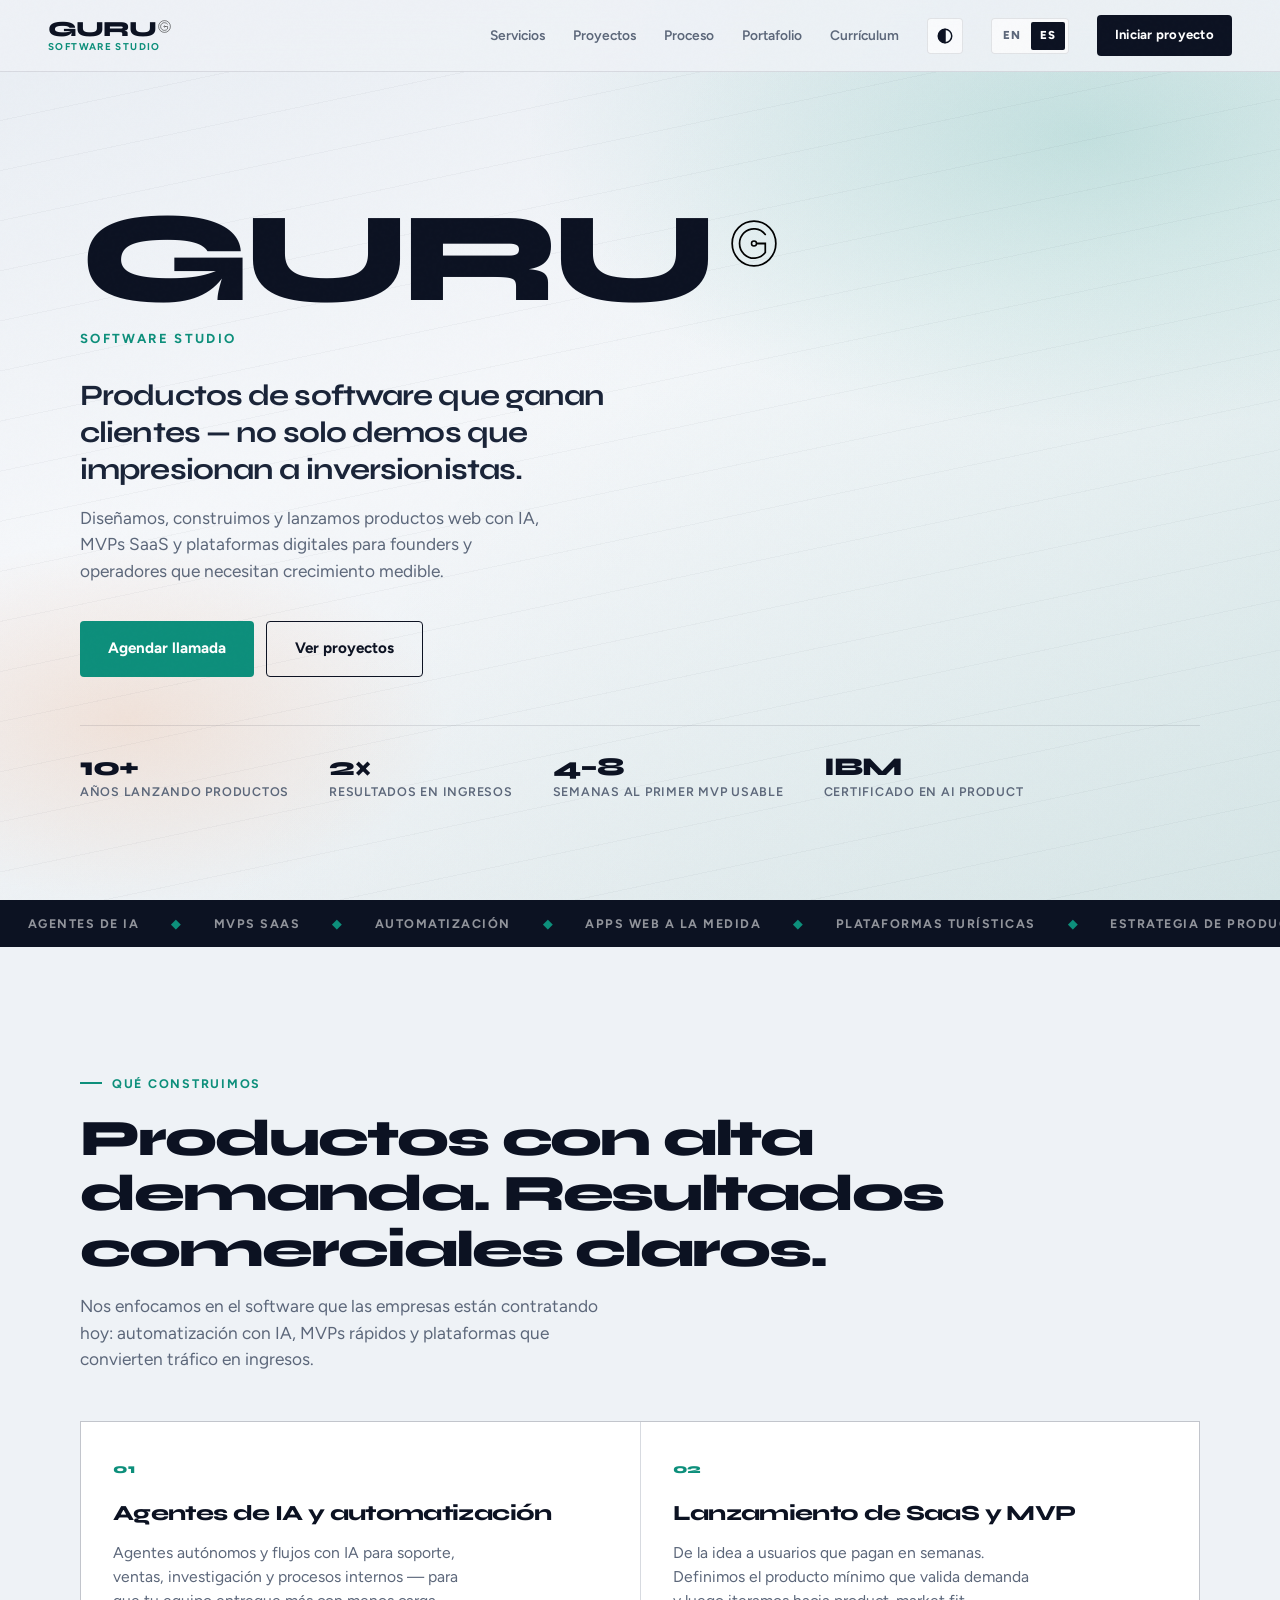
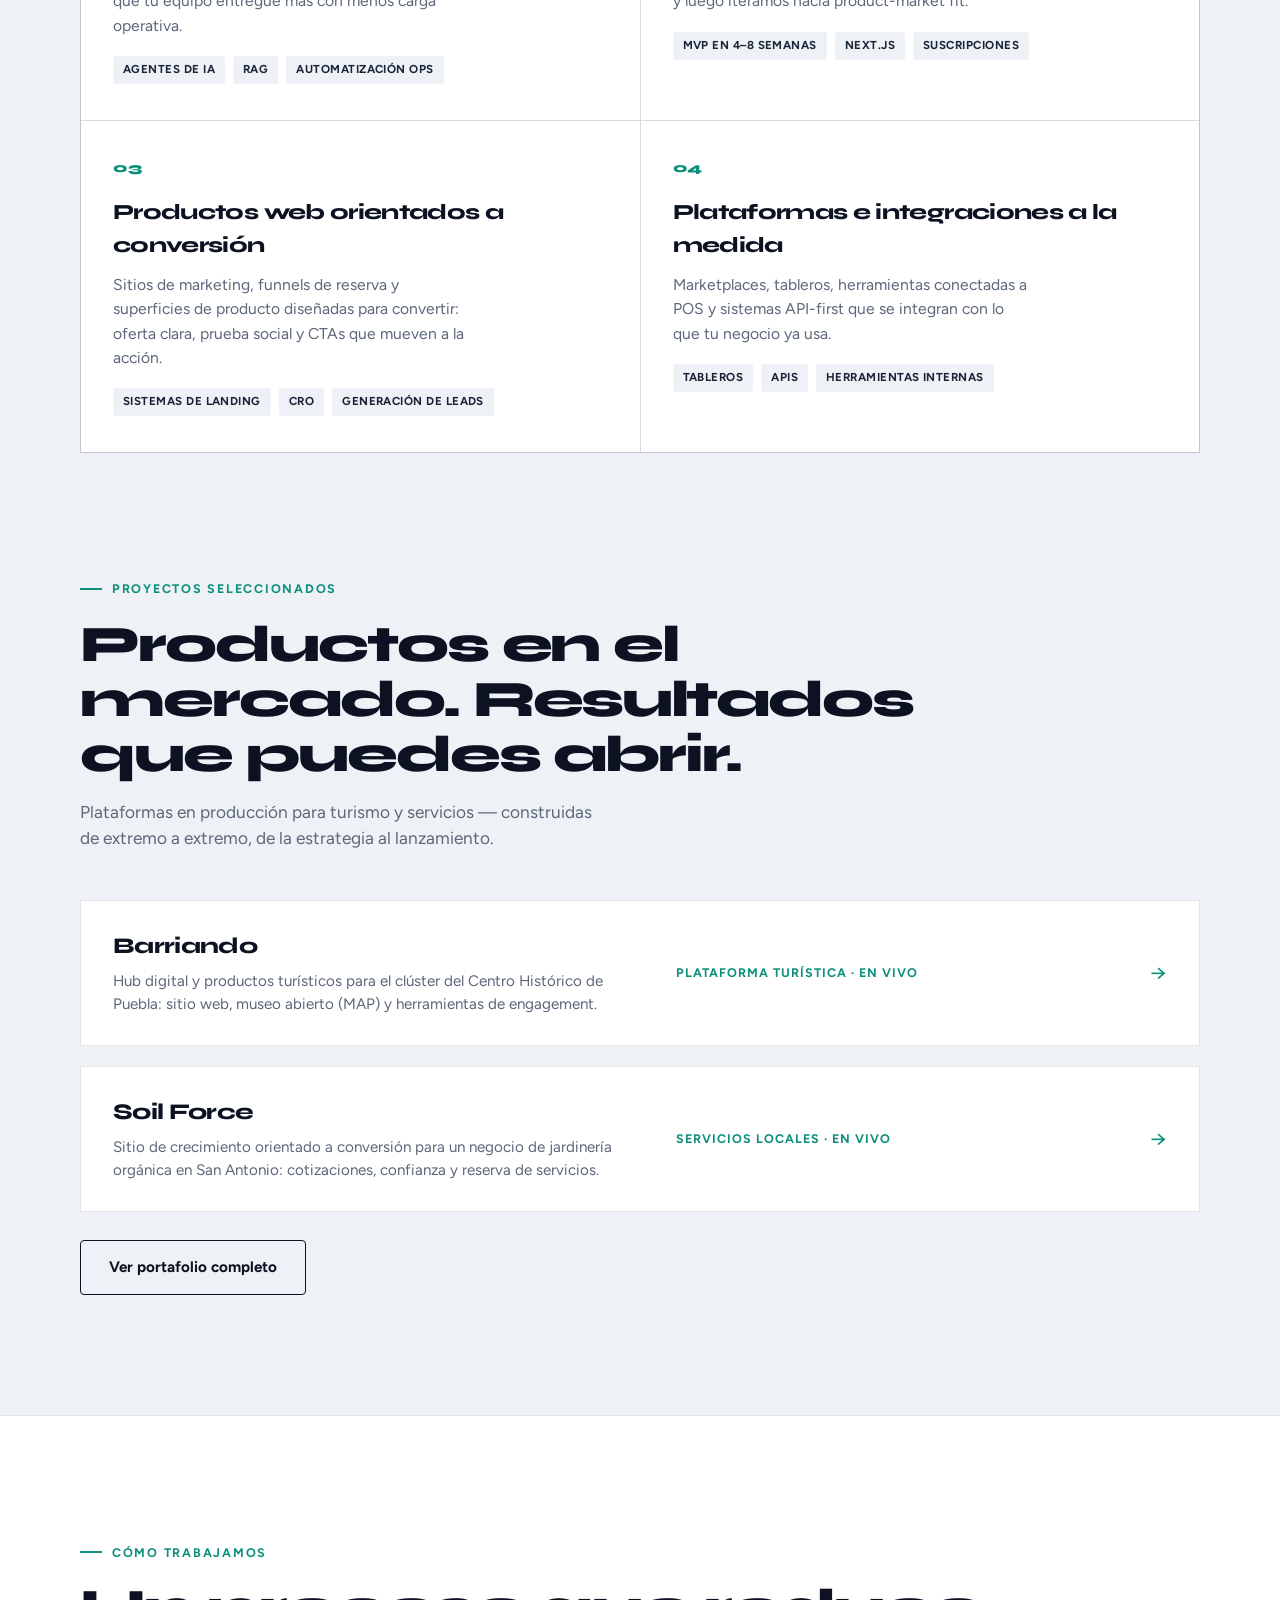
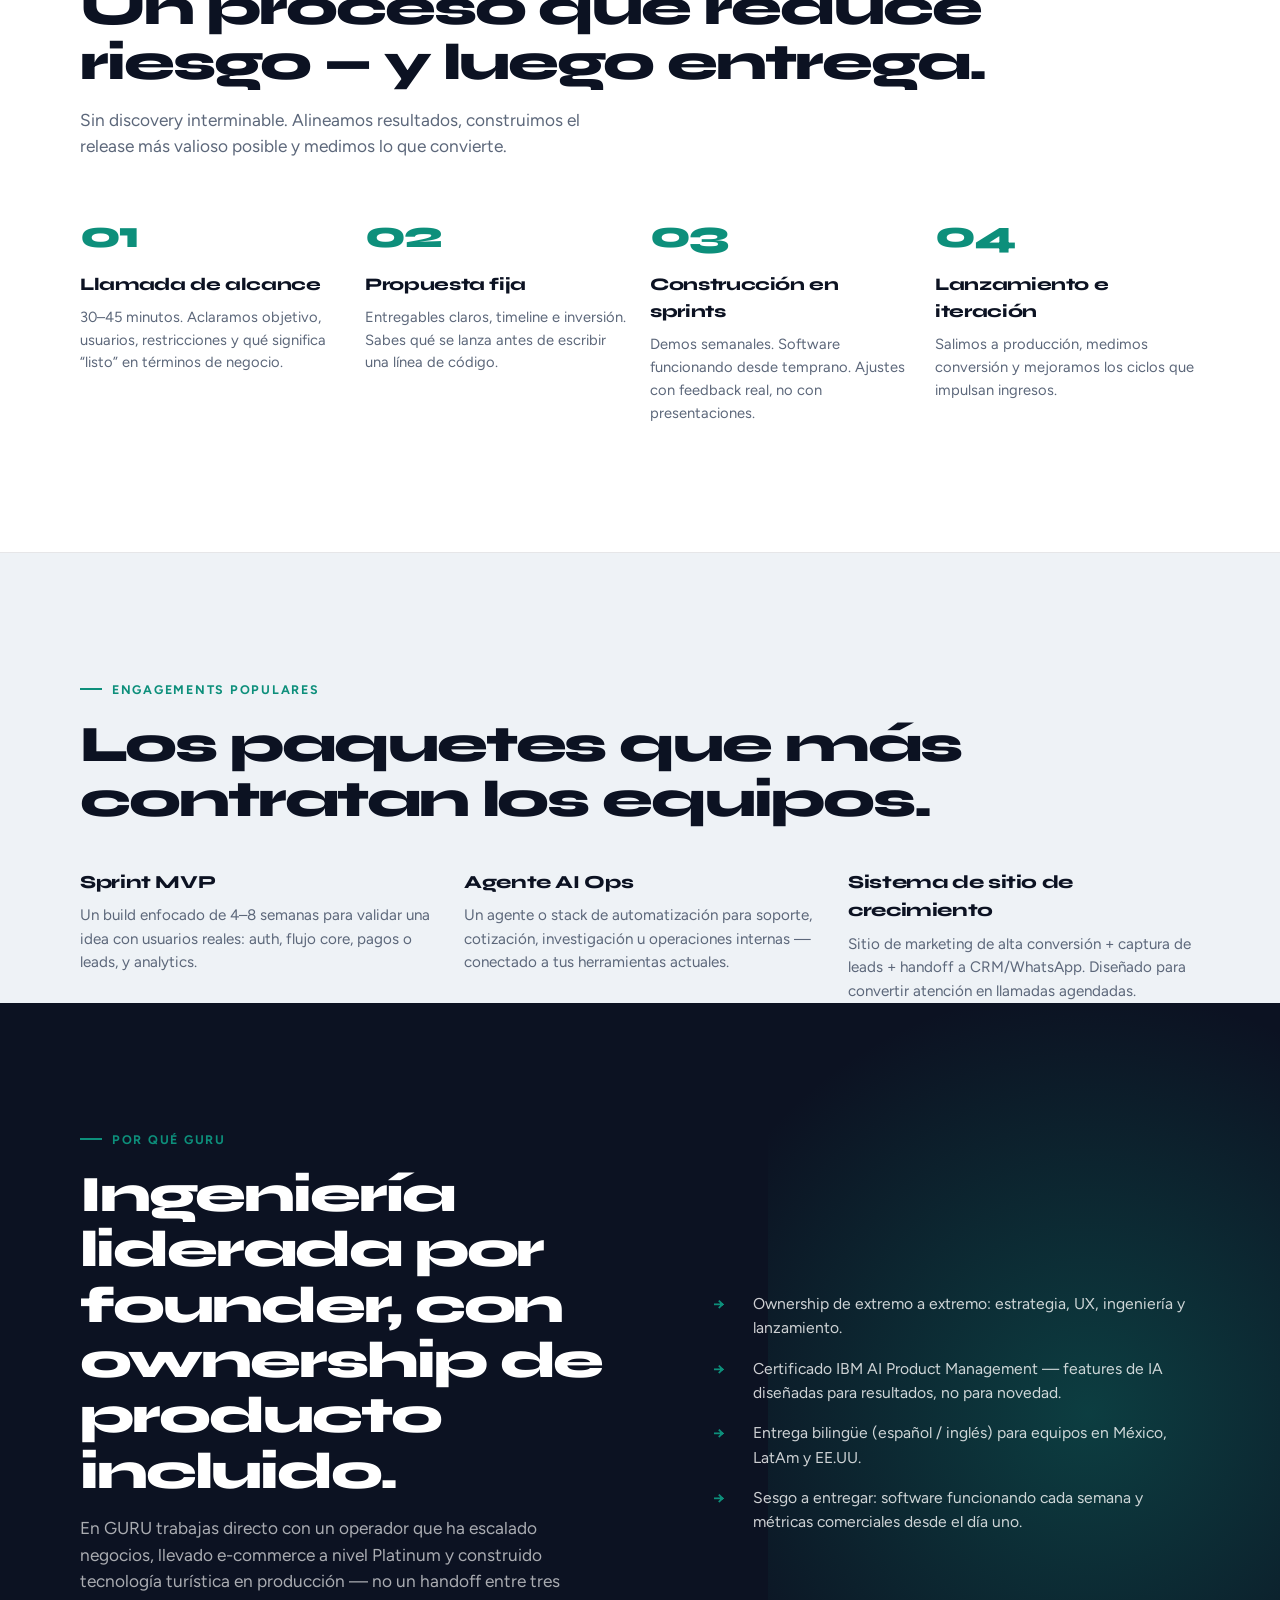
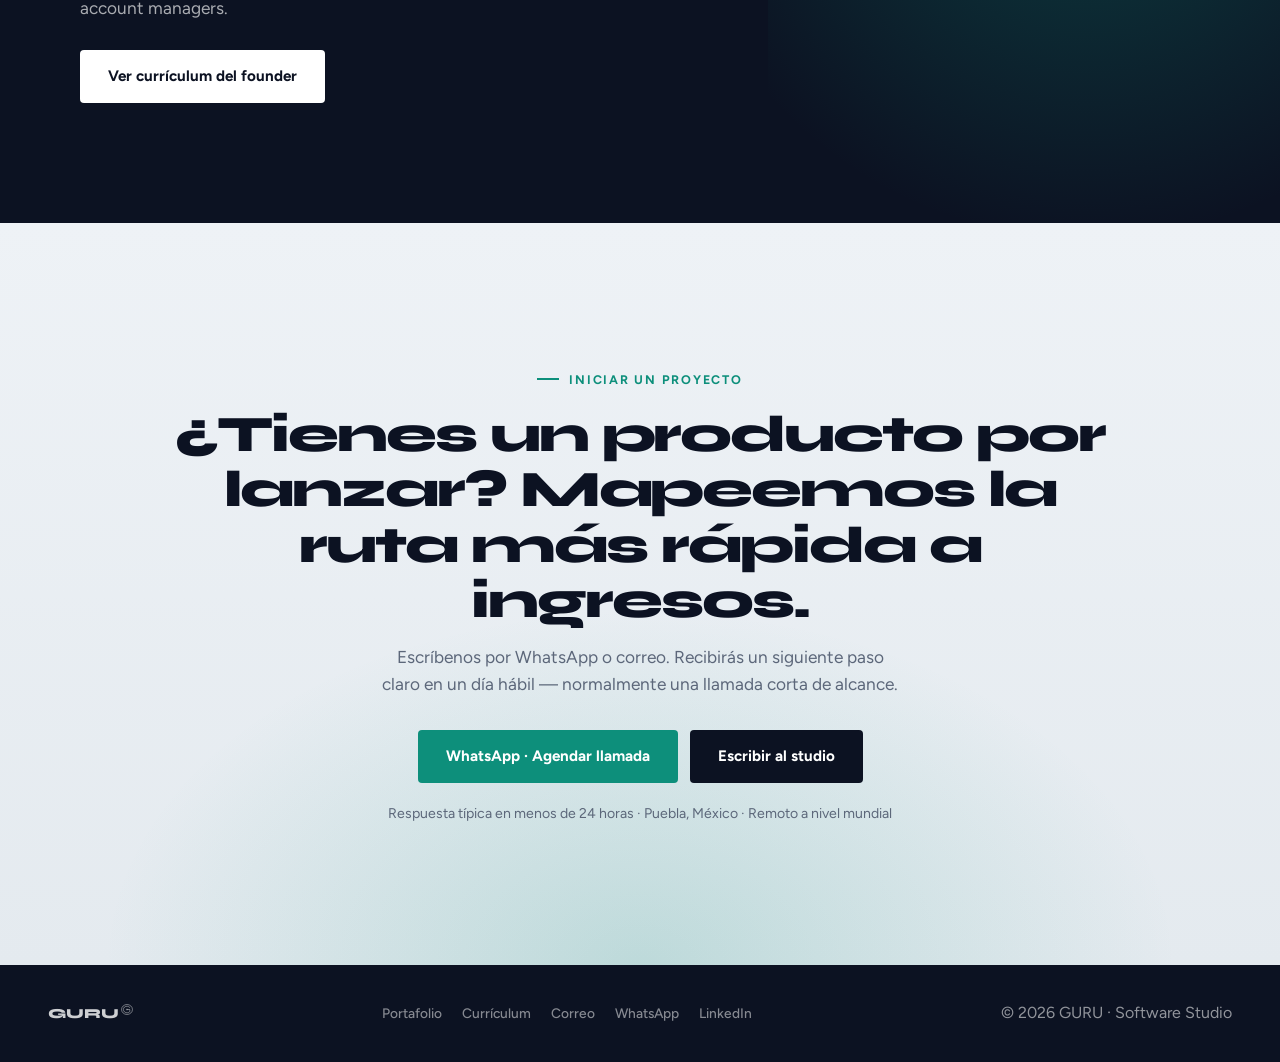
==== es/index.html @ ecb7790a "Add dark mode with system preference and user toggle Respect prefers-color-scheme by default, persis" ====
<!DOCTYPE html>
<html lang="es-MX">
<head>
  <meta charset="UTF-8">
  <meta name="viewport" content="width=device-width, initial-scale=1.0">
  <title>GURU — Software Studio que entrega y convierte</title>
  <meta name="description" content="GURU desarrolla productos de IA, MVPs y software a la medida para founders y operadores que necesitan resultados rápidos. Agenda una llamada hoy.">
  <meta property="og:title" content="GURU — Software Studio que entrega y convierte">
  <meta property="og:description" content="Agentes de IA, MVPs SaaS y productos digitales — diseñados para ganar clientes y crecer ingresos.">
  <meta property="og:url" content="https://guilebaldo.com/es/">
  <link rel="canonical" href="https://guilebaldo.com/es/">
  <link rel="alternate" hreflang="en" href="https://guilebaldo.com/">
  <link rel="alternate" hreflang="es-MX" href="https://guilebaldo.com/es/">
  <link rel="alternate" hreflang="x-default" href="https://guilebaldo.com/">
  <link rel="preconnect" href="https://fonts.googleapis.com">
  <link rel="preconnect" href="https://fonts.gstatic.com" crossorigin>
  <link href="https://fonts.googleapis.com/css2?family=Figtree:wght@400;500;600;700&family=Syne:wght@700;800&display=swap" rel="stylesheet">
    <link rel="icon" href="/favicon.ico" sizes="any">
  <link rel="icon" href="/favicon.svg" type="image/svg+xml">
  <link rel="apple-touch-icon" href="/assets/apple-touch-icon.png">
  <link rel="stylesheet" href="/site.css">
  <script>
    (function () {
      try {
        var key = "guru-theme";
        var stored = localStorage.getItem(key);
        var pref = stored === "light" || stored === "dark" || stored === "system" ? stored : "system";
        var dark = pref === "dark" || (pref !== "light" && window.matchMedia("(prefers-color-scheme: dark)").matches);
        document.documentElement.setAttribute("data-theme", dark ? "dark" : "light");
        document.documentElement.setAttribute("data-theme-pref", pref);
      } catch (e) {}
    })();
  </script>

</head>
<body>

  <header class="site-nav">
    <a class="nav-brand" href="/es/">
      <span class="brand-lockup"><span class="brand-name">GURU</span><img class="brand-mark" src="/assets/guru-mark.svg" alt="" width="18" height="18"></span>
      <span class="brand-sub">Software Studio</span>
    </a>
    <button class="nav-toggle" aria-label="Abrir menú" id="navToggle"><span></span></button>
    <nav class="nav-links" id="navLinks">
      <a href="#services">Servicios</a>
      <a href="#work">Proyectos</a>
      <a href="#process">Proceso</a>
      <a href="/es/portafolio/">Portafolio</a>
      <a href="/es/resume/">Currículum</a>
      <button class="theme-toggle" type="button" data-pref="system" aria-label="Tema: sistema (sigue día/noche). Clic para claro." title="Tema: sistema (sigue día/noche). Clic para claro.">
        <svg class="icon-system" viewBox="0 0 24 24" fill="none" stroke="currentColor" stroke-width="2" stroke-linecap="round" stroke-linejoin="round" aria-hidden="true"><circle cx="12" cy="12" r="9"/><path d="M12 3v18" /><path d="M12 3a9 9 0 0 0 0 18z" fill="currentColor" stroke="none"/></svg>
        <svg class="icon-light" viewBox="0 0 24 24" fill="none" stroke="currentColor" stroke-width="2" stroke-linecap="round" stroke-linejoin="round" aria-hidden="true"><circle cx="12" cy="12" r="4"/><path d="M12 2v2M12 20v2M4.9 4.9l1.4 1.4M17.7 17.7l1.4 1.4M2 12h2M20 12h2M4.9 19.1l1.4-1.4M17.7 6.3l1.4-1.4"/></svg>
        <svg class="icon-dark" viewBox="0 0 24 24" fill="none" stroke="currentColor" stroke-width="2" stroke-linecap="round" stroke-linejoin="round" aria-hidden="true"><path d="M21 14.5A8.5 8.5 0 1 1 9.5 3a7 7 0 0 0 11.5 11.5z"/></svg>
      </button>
      <div class="lang-switch" aria-label="Idioma">
        <a href="/" hreflang="en" lang="en">EN</a>
        <a href="/es/" class="is-active" hreflang="es" lang="es">ES</a>
      </div>
      <a class="nav-cta" href="#start">Iniciar proyecto</a>
    </nav>
  </header>

  <main>
    <section class="hero">
      <div class="hero-visual" aria-hidden="true"></div>
      <div class="hero-inner">
        <h1 class="hero-brand"><span class="brand-lockup">GURU<img class="brand-mark" src="/assets/guru-mark.svg" alt="" width="48" height="48"></span></h1>
        <p class="hero-studio">Software Studio</p>
        <p class="hero-headline">Productos de software que ganan clientes — no solo demos que impresionan a inversionistas.</p>
        <p class="hero-sub">
          Diseñamos, construimos y lanzamos productos web con IA, MVPs SaaS y plataformas digitales para founders y operadores que necesitan crecimiento medible.
        </p>
        <div class="hero-actions">
          <a class="btn btn-primary" href="https://wa.me/522222554936?text=Hola%20GURU%20—%20quiero%20iniciar%20un%20proyecto%20de%20software" target="_blank" rel="noopener">Agendar llamada</a>
          <a class="btn btn-ghost" href="/es/portafolio/">Ver proyectos</a>
        </div>
        <div class="hero-proof">
          <div class="proof-item"><strong>10+</strong><span>Años lanzando productos</span></div>
          <div class="proof-item"><strong>2×</strong><span>Resultados en ingresos</span></div>
          <div class="proof-item"><strong>4–8</strong><span>Semanas al primer MVP usable</span></div>
          <div class="proof-item"><strong>IBM</strong><span>Certificado en AI Product</span></div>
        </div>
      </div>
    </section>

    <div class="marquee" aria-hidden="true">
      <div class="marquee-track">
        <span>Agentes de IA</span><span class="dot">◆</span>
        <span>MVPs SaaS</span><span class="dot">◆</span>
        <span>Automatización</span><span class="dot">◆</span>
        <span>Apps web a la medida</span><span class="dot">◆</span>
        <span>Plataformas turísticas</span><span class="dot">◆</span>
        <span>Estrategia de producto</span><span class="dot">◆</span>
        <span>UX orientada a conversión</span><span class="dot">◆</span>
        <span>Integraciones API</span><span class="dot">◆</span>
        <span>Agentes de IA</span><span class="dot">◆</span>
        <span>MVPs SaaS</span><span class="dot">◆</span>
        <span>Automatización</span><span class="dot">◆</span>
        <span>Apps web a la medida</span><span class="dot">◆</span>
        <span>Plataformas turísticas</span><span class="dot">◆</span>
        <span>Estrategia de producto</span><span class="dot">◆</span>
        <span>UX orientada a conversión</span><span class="dot">◆</span>
        <span>Integraciones API</span><span class="dot">◆</span>
      </div>
    </div>

    <section class="section" id="services">
      <div class="wrap">
        <div class="eyebrow reveal">Qué construimos</div>
        <h2 class="section-title reveal">Productos con alta demanda. Resultados comerciales claros.</h2>
        <p class="section-lead reveal">Nos enfocamos en el software que las empresas están contratando hoy: automatización con IA, MVPs rápidos y plataformas que convierten tráfico en ingresos.</p>

        <div class="services-grid reveal">
          <article class="service">
            <div class="service-num">01</div>
            <h3>Agentes de IA y automatización</h3>
            <p>Agentes autónomos y flujos con IA para soporte, ventas, investigación y procesos internos — para que tu equipo entregue más con menos carga operativa.</p>
            <div class="service-tags">
              <span>Agentes de IA</span>
              <span>RAG</span>
              <span>Automatización ops</span>
            </div>
          </article>
          <article class="service">
            <div class="service-num">02</div>
            <h3>Lanzamiento de SaaS y MVP</h3>
            <p>De la idea a usuarios que pagan en semanas. Definimos el producto mínimo que valida demanda y luego iteramos hacia product-market fit.</p>
            <div class="service-tags">
              <span>MVP en 4–8 semanas</span>
              <span>Next.js</span>
              <span>Suscripciones</span>
            </div>
          </article>
          <article class="service">
            <div class="service-num">03</div>
            <h3>Productos web orientados a conversión</h3>
            <p>Sitios de marketing, funnels de reserva y superficies de producto diseñadas para convertir: oferta clara, prueba social y CTAs que mueven a la acción.</p>
            <div class="service-tags">
              <span>Sistemas de landing</span>
              <span>CRO</span>
              <span>Generación de leads</span>
            </div>
          </article>
          <article class="service">
            <div class="service-num">04</div>
            <h3>Plataformas e integraciones a la medida</h3>
            <p>Marketplaces, tableros, herramientas conectadas a POS y sistemas API-first que se integran con lo que tu negocio ya usa.</p>
            <div class="service-tags">
              <span>Tableros</span>
              <span>APIs</span>
              <span>Herramientas internas</span>
            </div>
          </article>
        </div>
      </div>
    </section>

    <section class="section" id="work" style="padding-top:0">
      <div class="wrap">
        <div class="eyebrow reveal">Proyectos seleccionados</div>
        <h2 class="section-title reveal">Productos en el mercado. Resultados que puedes abrir.</h2>
        <p class="section-lead reveal">Plataformas en producción para turismo y servicios — construidas de extremo a extremo, de la estrategia al lanzamiento.</p>

        <div class="work-list">
          <a class="work-row reveal" href="/es/portafolio/#barriando">
            <div>
              <h3>Barriando</h3>
              <p>Hub digital y productos turísticos para el clúster del Centro Histórico de Puebla: sitio web, museo abierto (MAP) y herramientas de engagement.</p>
            </div>
            <div class="work-meta">Plataforma turística · En vivo</div>
            <div class="work-arrow" aria-hidden="true">→</div>
          </a>
          <a class="work-row reveal" href="/es/portafolio/#soil-force">
            <div>
              <h3>Soil Force</h3>
              <p>Sitio de crecimiento orientado a conversión para un negocio de jardinería orgánica en San Antonio: cotizaciones, confianza y reserva de servicios.</p>
            </div>
            <div class="work-meta">Servicios locales · En vivo</div>
            <div class="work-arrow" aria-hidden="true">→</div>
          </a>
        </div>

        <p style="margin-top:28px" class="reveal">
          <a class="btn btn-ghost" href="/es/portafolio/">Ver portafolio completo</a>
        </p>
      </div>
    </section>

    <section class="section offer" id="process">
      <div class="wrap">
        <div class="eyebrow reveal">Cómo trabajamos</div>
        <h2 class="section-title reveal">Un proceso que reduce riesgo — y luego entrega.</h2>
        <p class="section-lead reveal">Sin discovery interminable. Alineamos resultados, construimos el release más valioso posible y medimos lo que convierte.</p>

        <div class="process-grid">
          <div class="process-step reveal">
            <div class="n">01</div>
            <h3>Llamada de alcance</h3>
            <p>30–45 minutos. Aclaramos objetivo, usuarios, restricciones y qué significa “listo” en términos de negocio.</p>
          </div>
          <div class="process-step reveal">
            <div class="n">02</div>
            <h3>Propuesta fija</h3>
            <p>Entregables claros, timeline e inversión. Sabes qué se lanza antes de escribir una línea de código.</p>
          </div>
          <div class="process-step reveal">
            <div class="n">03</div>
            <h3>Construcción en sprints</h3>
            <p>Demos semanales. Software funcionando desde temprano. Ajustes con feedback real, no con presentaciones.</p>
          </div>
          <div class="process-step reveal">
            <div class="n">04</div>
            <h3>Lanzamiento e iteración</h3>
            <p>Salimos a producción, medimos conversión y mejoramos los ciclos que impulsan ingresos.</p>
          </div>
        </div>
      </div>
    </section>

    <section class="section" style="padding-bottom:0">
      <div class="wrap">
        <div class="eyebrow reveal">Engagements populares</div>
        <h2 class="section-title reveal">Los paquetes que más contratan los equipos.</h2>
        <div class="offer-grid">
          <div class="offer-item reveal">
            <h3>Sprint MVP</h3>
            <p>Un build enfocado de 4–8 semanas para validar una idea con usuarios reales: auth, flujo core, pagos o leads, y analytics.</p>
          </div>
          <div class="offer-item reveal">
            <h3>Agente AI Ops</h3>
            <p>Un agente o stack de automatización para soporte, cotización, investigación u operaciones internas — conectado a tus herramientas actuales.</p>
          </div>
          <div class="offer-item reveal">
            <h3>Sistema de sitio de crecimiento</h3>
            <p>Sitio de marketing de alta conversión + captura de leads + handoff a CRM/WhatsApp. Diseñado para convertir atención en llamadas agendadas.</p>
          </div>
        </div>
      </div>
    </section>

    <section class="section cred">
      <div class="wrap cred-inner">
        <div class="reveal">
          <div class="eyebrow">Por qué GURU</div>
          <h2 class="section-title">Ingeniería liderada por founder, con ownership de producto incluido.</h2>
          <p class="section-lead">En GURU trabajas directo con un operador que ha escalado negocios, llevado e-commerce a nivel Platinum y construido tecnología turística en producción — no un handoff entre tres account managers.</p>
          <p style="margin-top:28px">
            <a class="btn btn-light" href="/es/resume/">Ver currículum del founder</a>
          </p>
        </div>
        <ul class="cred-points reveal">
          <li>Ownership de extremo a extremo: estrategia, UX, ingeniería y lanzamiento.</li>
          <li>Certificado IBM AI Product Management — features de IA diseñadas para resultados, no para novedad.</li>
          <li>Entrega bilingüe (español / inglés) para equipos en México, LatAm y EE.UU.</li>
          <li>Sesgo a entregar: software funcionando cada semana y métricas comerciales desde el día uno.</li>
        </ul>
      </div>
    </section>

    <section class="cta-band" id="start">
      <div class="wrap reveal">
        <div class="eyebrow" style="justify-content:center">Iniciar un proyecto</div>
        <h2 class="section-title">¿Tienes un producto por lanzar? Mapeemos la ruta más rápida a ingresos.</h2>
        <p class="section-lead">Escríbenos por WhatsApp o correo. Recibirás un siguiente paso claro en un día hábil — normalmente una llamada corta de alcance.</p>
        <div class="cta-actions">
          <a class="btn btn-primary" href="https://wa.me/522222554936?text=Hola%20GURU%20—%20quiero%20iniciar%20un%20proyecto%20de%20software" target="_blank" rel="noopener">WhatsApp · Agendar llamada</a>
          <a class="btn btn-dark" href="mailto:guilebaldoruiz@gmail.com?subject=Consulta%20de%20proyecto%20—%20GURU">Escribir al studio</a>
        </div>
        <p class="cta-note">Respuesta típica en menos de 24 horas · Puebla, México · Remoto a nivel mundial</p>
      </div>
    </section>
  </main>

  <footer class="site-footer">
    <a class="brand" href="/es/">GURU<img class="brand-mark" src="/assets/guru-mark.svg" alt="" width="16" height="16"></a>
    <nav>
      <a href="/es/portafolio/">Portafolio</a>
      <a href="/es/resume/">Currículum</a>
      <a href="mailto:guilebaldoruiz@gmail.com">Correo</a>
      <a href="https://wa.me/522222554936" target="_blank" rel="noopener">WhatsApp</a>
      <a href="https://www.linkedin.com/in/guilebaldoruiz/" target="_blank" rel="noopener">LinkedIn</a>
    </nav>
    <span>© <span id="y"></span> GURU · Software Studio</span>
  </footer>

  <script src="/site.js"></script>
</body>
</html>
---- site.css ----
:root {
  --ink: #0c1222;
  --deep: #0c1222;
  --slate: #1a2438;
  --muted: #5c677a;
  --line: rgba(12, 18, 34, 0.1);
  --surface: #eef2f6;
  --panel: #ffffff;
  --panel-hover: #f8fafb;
  --white: #ffffff;
  --accent: #0d8f7b;
  --accent-dark: #0a6f60;
  --signal: #e85d04;
  --glow: rgba(13, 143, 123, 0.18);
  --nav-bg: rgba(238, 242, 246, 0.88);
  --lang-bg: rgba(255, 255, 255, 0.7);
  --shadow: rgba(12, 18, 34, 0.06);
  --hero-base: linear-gradient(165deg, #e8edf3 0%, #f5f7fa 45%, #e6ecef 100%);
  --cta-base: linear-gradient(180deg, var(--surface), #e4eaef);
  --page-hero-base: linear-gradient(180deg, #e8edf3, var(--surface));
  --resume-hero-base: linear-gradient(165deg, #e8edf3 0%, #f5f7fa 50%, #e6ecef 100%);
  --noise-opacity: 0.35;
  --font-display: "Syne", sans-serif;
  --font-body: "Figtree", sans-serif;
  --radius: 4px;
  --max: 1120px;
  color-scheme: light;
}

html[data-theme="dark"] {
  --ink: #e8eef8;
  --deep: #070b12;
  --slate: #c5cede;
  --muted: #939cb0;
  --line: rgba(232, 238, 248, 0.12);
  --surface: #0a0f18;
  --panel: #121a28;
  --panel-hover: #182234;
  --accent: #2ec4ae;
  --accent-dark: #25a894;
  --glow: rgba(46, 196, 174, 0.22);
  --nav-bg: rgba(10, 15, 24, 0.9);
  --lang-bg: rgba(255, 255, 255, 0.06);
  --shadow: rgba(0, 0, 0, 0.35);
  --hero-base: linear-gradient(165deg, #0a101c 0%, #0f1624 45%, #0c1420 100%);
  --cta-base: linear-gradient(180deg, var(--surface), #0d1420);
  --page-hero-base: linear-gradient(180deg, #0c1420, var(--surface));
  --resume-hero-base: linear-gradient(165deg, #0a101c 0%, #0f1624 50%, #0c1420 100%);
  --noise-opacity: 0.22;
  color-scheme: dark;
}

*, *::before, *::after { margin: 0; padding: 0; box-sizing: border-box; }

html { scroll-behavior: smooth; }

body {
  font-family: var(--font-body);
  color: var(--ink);
  background: var(--surface);
  overflow-x: hidden;
  line-height: 1.55;
}

img { max-width: 100%; display: block; }
a { color: inherit; }
ul { list-style: none; }

/* Noise */
body::before {
  content: "";
  position: fixed;
  inset: 0;
  pointer-events: none;
  z-index: 9998;
  opacity: var(--noise-opacity);
  background-image: url("data:image/svg+xml,%3Csvg viewBox='0 0 256 256' xmlns='http://www.w3.org/2000/svg'%3E%3Cfilter id='n'%3E%3CfeTurbulence type='fractalNoise' baseFrequency='0.9' numOctaves='4' stitchTiles='stitch'/%3E%3C/filter%3E%3Crect width='100%25' height='100%25' filter='url(%23n)' opacity='0.04'/%3E%3C/svg%3E");
}

/* Nav */
.site-nav {
  position: fixed;
  top: 0; left: 0; right: 0;
  z-index: 1000;
  height: 72px;
  display: flex;
  align-items: center;
  justify-content: space-between;
  padding: 0 clamp(20px, 4vw, 48px);
  background: var(--nav-bg);
  backdrop-filter: blur(16px);
  border-bottom: 1px solid var(--line);
}

.nav-brand {
  display: inline-flex;
  flex-direction: column;
  align-items: flex-start;
  gap: 1px;
  text-decoration: none;
  color: var(--ink);
  line-height: 1;
}

.brand-lockup {
  display: inline-flex;
  align-items: flex-start;
  gap: 0.12em;
}

.nav-brand .brand-name,
.brand-name {
  font-family: var(--font-display);
  font-weight: 800;
  font-size: 1.35rem;
  letter-spacing: -0.04em;
}

.brand-mark {
  width: 0.78em;
  height: 0.78em;
  margin-top: 0.06em;
  flex-shrink: 0;
  display: inline-block;
  vertical-align: top;
  object-fit: contain;
}

.hero-brand .brand-lockup {
  align-items: flex-start;
}

.hero-brand .brand-mark {
  width: 0.38em;
  height: 0.38em;
  margin-top: 0.14em;
  margin-left: 0.04em;
}

.site-footer .brand {
  display: inline-flex;
  align-items: flex-start;
  gap: 0.14em;
  font-family: var(--font-display);
  font-weight: 800;
  color: rgba(255, 255, 255, 0.8);
  text-decoration: none;
}

.site-footer .brand .brand-mark {
  width: 0.85em;
  height: 0.85em;
  margin-top: 0.05em;
  filter: invert(1);
}

.nav-brand .brand-sub {
  font-family: var(--font-body);
  font-size: 0.62rem;
  font-weight: 700;
  letter-spacing: 0.14em;
  text-transform: uppercase;
  color: var(--accent);
}

.nav-links {
  display: flex;
  align-items: center;
  gap: 28px;
}

.nav-links a {
  text-decoration: none;
  font-size: 0.86rem;
  font-weight: 600;
  color: var(--muted);
  transition: color 0.2s;
}

.nav-links a:hover,
.nav-links a.is-active { color: var(--ink); }

.nav-cta {
  display: inline-flex;
  align-items: center;
  padding: 10px 18px;
  background: var(--deep);
  color: var(--white) !important;
  border-radius: var(--radius);
  font-size: 0.82rem !important;
  font-weight: 700 !important;
  letter-spacing: 0.02em;
  transition: background 0.2s, transform 0.2s;
}

html[data-theme="dark"] .nav-cta {
  background: var(--accent);
  color: var(--deep) !important;
}

html[data-theme="dark"] .nav-cta:hover {
  background: var(--accent-dark);
}

.nav-cta:hover {
  background: var(--accent);
  transform: translateY(-1px);
}

.lang-switch {
  display: inline-flex;
  align-items: center;
  gap: 2px;
  padding: 3px;
  border: 1px solid var(--line);
  border-radius: var(--radius);
  background: var(--lang-bg);
}

.theme-toggle {
  display: inline-flex;
  align-items: center;
  justify-content: center;
  width: 36px;
  height: 36px;
  padding: 0;
  border: 1px solid var(--line);
  border-radius: var(--radius);
  background: var(--lang-bg);
  color: var(--ink);
  cursor: pointer;
  transition: background 0.2s, border-color 0.2s, color 0.2s, transform 0.2s;
}

.theme-toggle:hover {
  border-color: var(--accent);
  color: var(--accent);
  transform: translateY(-1px);
}

.theme-toggle:focus-visible {
  outline: 2px solid var(--accent);
  outline-offset: 2px;
}

.theme-toggle svg {
  width: 18px;
  height: 18px;
  display: none;
}

html[data-theme-pref="system"] .theme-toggle .icon-system,
html[data-theme-pref="light"] .theme-toggle .icon-light,
html[data-theme-pref="dark"] .theme-toggle .icon-dark,
html:not([data-theme-pref]) .theme-toggle .icon-system {
  display: block;
}

.lang-switch a {
  display: inline-flex;
  align-items: center;
  justify-content: center;
  min-width: 34px;
  height: 28px;
  padding: 0 8px;
  border-radius: 2px;
  font-size: 0.72rem !important;
  font-weight: 800 !important;
  letter-spacing: 0.06em;
  text-decoration: none;
  color: var(--muted) !important;
}

.lang-switch a.is-active {
  background: var(--deep);
  color: var(--white) !important;
}

html[data-theme="dark"] .lang-switch a.is-active {
  background: var(--accent);
  color: var(--deep) !important;
}

.lang-switch a:not(.is-active):hover {
  color: var(--ink) !important;
}

.nav-toggle {
  display: none;
  background: none;
  border: 0;
  cursor: pointer;
  width: 40px;
  height: 40px;
  position: relative;
}

.nav-toggle span,
.nav-toggle span::before,
.nav-toggle span::after {
  display: block;
  width: 20px;
  height: 2px;
  background: var(--ink);
  position: absolute;
  left: 10px;
  transition: 0.2s;
}

.nav-toggle span { top: 19px; }
.nav-toggle span::before { content: ""; top: -6px; }
.nav-toggle span::after { content: ""; top: 6px; }

/* Buttons */
.btn {
  display: inline-flex;
  align-items: center;
  justify-content: center;
  gap: 8px;
  padding: 15px 28px;
  border-radius: var(--radius);
  font-family: var(--font-body);
  font-size: 0.95rem;
  font-weight: 700;
  text-decoration: none;
  border: 0;
  cursor: pointer;
  transition: transform 0.2s, background 0.2s, color 0.2s, border-color 0.2s;
}

.btn:hover { transform: translateY(-2px); }

.btn-primary {
  background: var(--accent);
  color: var(--white);
}

.btn-primary:hover { background: var(--accent-dark); }

.btn-dark {
  background: var(--deep);
  color: var(--white);
}

.btn-dark:hover { background: var(--slate); }

html[data-theme="dark"] .btn-dark {
  background: var(--panel);
  color: var(--ink);
  border: 1.5px solid var(--line);
}

html[data-theme="dark"] .btn-dark:hover {
  background: var(--panel-hover);
}

.btn-ghost {
  background: transparent;
  color: var(--ink);
  border: 1.5px solid var(--ink);
}

.btn-ghost:hover {
  background: var(--deep);
  color: var(--white);
}

html[data-theme="dark"] .btn-ghost:hover {
  background: var(--ink);
  color: var(--deep);
}

.btn-light {
  background: var(--white);
  color: var(--deep);
}

.btn-light:hover { background: #e8edf3; }

/* Layout helpers */
.wrap {
  width: min(100% - 40px, var(--max));
  margin-inline: auto;
}

.section {
  padding: clamp(72px, 10vw, 120px) 0;
}

.eyebrow {
  display: inline-flex;
  align-items: center;
  gap: 10px;
  font-size: 0.78rem;
  font-weight: 700;
  letter-spacing: 0.14em;
  text-transform: uppercase;
  color: var(--accent);
  margin-bottom: 18px;
}

.eyebrow::before {
  content: "";
  width: 22px;
  height: 2px;
  background: var(--accent);
}

.section-title {
  font-family: var(--font-display);
  font-weight: 800;
  font-size: clamp(2rem, 4.2vw, 3.2rem);
  letter-spacing: -0.04em;
  line-height: 1.08;
  color: var(--ink);
  max-width: 18ch;
  margin-bottom: 16px;
}

.section-lead {
  font-size: 1.08rem;
  color: var(--muted);
  max-width: 48ch;
  font-weight: 400;
}

/* Hero */
.hero {
  min-height: 100vh;
  min-height: 100dvh;
  padding: 120px 0 72px;
  position: relative;
  display: flex;
  align-items: flex-end;
  overflow: hidden;
  background:
    radial-gradient(ellipse 80% 60% at 85% 15%, var(--glow), transparent 55%),
    radial-gradient(ellipse 50% 40% at 10% 80%, rgba(232, 93, 4, 0.12), transparent 50%),
    var(--hero-base);
}

.hero-visual {
  position: absolute;
  inset: 0;
  background:
    linear-gradient(120deg, transparent 40%, rgba(13, 143, 123, 0.08) 100%),
    repeating-linear-gradient(
      -12deg,
      transparent,
      transparent 48px,
      rgba(12, 18, 34, 0.03) 48px,
      rgba(12, 18, 34, 0.03) 49px
    );
  pointer-events: none;
}

.hero-inner {
  position: relative;
  z-index: 1;
  width: min(100% - 40px, var(--max));
  margin-inline: auto;
  padding-bottom: 24px;
}

.hero-brand {
  font-family: var(--font-display);
  font-weight: 800;
  font-size: clamp(3.8rem, 11vw, 8rem);
  letter-spacing: -0.06em;
  line-height: 0.9;
  color: var(--ink);
  margin-bottom: 10px;
}

.hero-studio {
  display: inline-block;
  font-size: 0.82rem;
  font-weight: 700;
  letter-spacing: 0.18em;
  text-transform: uppercase;
  color: var(--accent);
  margin-bottom: 28px;
}

.hero-brand em {
  font-style: normal;
  color: var(--accent);
}

.hero-headline {
  font-family: var(--font-display);
  font-weight: 700;
  font-size: clamp(1.35rem, 2.6vw, 1.85rem);
  letter-spacing: -0.03em;
  line-height: 1.25;
  max-width: 28ch;
  margin-bottom: 16px;
  color: var(--slate);
}

.hero-sub {
  font-size: 1.08rem;
  color: var(--muted);
  max-width: 42ch;
  margin-bottom: 36px;
}

.hero-actions {
  display: flex;
  flex-wrap: wrap;
  gap: 12px;
  margin-bottom: 48px;
}

.hero-proof {
  display: flex;
  flex-wrap: wrap;
  gap: 28px 40px;
  padding-top: 28px;
  border-top: 1px solid var(--line);
}

.proof-item strong {
  display: block;
  font-family: var(--font-display);
  font-size: 1.6rem;
  font-weight: 800;
  letter-spacing: -0.03em;
  color: var(--ink);
  line-height: 1;
}

.proof-item span {
  font-size: 0.78rem;
  font-weight: 600;
  letter-spacing: 0.06em;
  text-transform: uppercase;
  color: var(--muted);
}

/* Marquee */
.marquee {
  background: var(--deep);
  overflow: hidden;
  padding: 14px 0;
}

.marquee-track {
  display: flex;
  width: max-content;
  animation: marquee 28s linear infinite;
  gap: 0;
}

.marquee-track span {
  color: rgba(255, 255, 255, 0.55);
  font-size: 0.78rem;
  font-weight: 700;
  letter-spacing: 0.12em;
  text-transform: uppercase;
  padding: 0 28px;
  white-space: nowrap;
}

.marquee-track .dot { color: var(--accent); padding: 0 4px; }

@keyframes marquee {
  from { transform: translateX(0); }
  to { transform: translateX(-50%); }
}

/* Services */
.services-grid {
  display: grid;
  grid-template-columns: repeat(2, 1fr);
  gap: 1px;
  background: var(--line);
  border: 1px solid var(--line);
  margin-top: 48px;
}

.service {
  background: var(--panel);
  padding: 36px 32px;
  transition: background 0.25s;
}

.service:hover { background: var(--panel-hover); }

.service-num {
  font-family: var(--font-display);
  font-weight: 800;
  font-size: 0.85rem;
  color: var(--accent);
  margin-bottom: 18px;
  letter-spacing: 0.06em;
}

.service h3 {
  font-family: var(--font-display);
  font-size: 1.35rem;
  font-weight: 750;
  letter-spacing: -0.03em;
  margin-bottom: 10px;
}

.service p {
  color: var(--muted);
  font-size: 0.98rem;
  max-width: 36ch;
}

.service-tags {
  display: flex;
  flex-wrap: wrap;
  gap: 8px;
  margin-top: 18px;
}

.service-tags span {
  font-size: 0.72rem;
  font-weight: 700;
  letter-spacing: 0.04em;
  text-transform: uppercase;
  color: var(--slate);
  background: var(--surface);
  padding: 5px 10px;
  border-radius: 2px;
}

html[data-theme="dark"] .service-tags span {
  background: rgba(255, 255, 255, 0.05);
}

/* Work preview */
.work-list {
  display: grid;
  gap: 20px;
  margin-top: 48px;
}

.work-row {
  display: grid;
  grid-template-columns: 1.2fr 1fr auto;
  gap: 24px;
  align-items: center;
  padding: 28px 32px;
  background: var(--panel);
  border: 1px solid var(--line);
  text-decoration: none;
  transition: border-color 0.2s, transform 0.2s, box-shadow 0.2s;
}

.work-row:hover {
  border-color: var(--accent);
  transform: translateY(-2px);
  box-shadow: 0 16px 40px var(--shadow);
}

.work-row h3 {
  font-family: var(--font-display);
  font-size: 1.4rem;
  font-weight: 750;
  letter-spacing: -0.03em;
  margin-bottom: 6px;
}

.work-row p { color: var(--muted); font-size: 0.95rem; }

.work-meta {
  font-size: 0.78rem;
  font-weight: 700;
  letter-spacing: 0.08em;
  text-transform: uppercase;
  color: var(--accent);
}

.work-arrow {
  font-size: 1.4rem;
  color: var(--accent);
  transition: transform 0.2s;
}

.work-row:hover .work-arrow { transform: translateX(4px); }

/* Process */
.process-grid {
  display: grid;
  grid-template-columns: repeat(4, 1fr);
  gap: 20px;
  margin-top: 48px;
}

.process-step {
  padding: 8px 0;
}

.process-step .n {
  font-family: var(--font-display);
  font-weight: 800;
  font-size: 2.4rem;
  letter-spacing: -0.04em;
  color: var(--accent);
  line-height: 1;
  margin-bottom: 16px;
}

.process-step h3 {
  font-family: var(--font-display);
  font-size: 1.1rem;
  font-weight: 750;
  letter-spacing: -0.02em;
  margin-bottom: 8px;
}

.process-step p {
  color: var(--muted);
  font-size: 0.92rem;
}

/* Credibility */
.cred {
  background: var(--deep);
  color: var(--white);
  position: relative;
  overflow: hidden;
}

.cred::after {
  content: "";
  position: absolute;
  right: -10%;
  top: -20%;
  width: 50%;
  height: 140%;
  background: radial-gradient(circle, rgba(13, 143, 123, 0.35), transparent 65%);
  pointer-events: none;
}

.cred-inner {
  position: relative;
  z-index: 1;
  display: grid;
  grid-template-columns: 1.2fr 1fr;
  gap: 48px;
  align-items: center;
}

.cred .section-title { color: var(--white); max-width: 16ch; }

.cred .section-lead { color: rgba(255, 255, 255, 0.65); }

.cred-points {
  display: grid;
  gap: 16px;
}

.cred-points li {
  display: grid;
  grid-template-columns: 28px 1fr;
  gap: 12px;
  align-items: start;
  color: rgba(255, 255, 255, 0.8);
  font-size: 0.98rem;
}

.cred-points li::before {
  content: "→";
  color: var(--accent);
  font-weight: 700;
}

/* Offer strip */
.offer {
  background: var(--panel);
  border-top: 1px solid var(--line);
  border-bottom: 1px solid var(--line);
}

.offer-grid {
  display: grid;
  grid-template-columns: repeat(3, 1fr);
  gap: 32px;
  margin-top: 40px;
}

.offer-item h3 {
  font-family: var(--font-display);
  font-size: 1.15rem;
  font-weight: 750;
  letter-spacing: -0.02em;
  margin-bottom: 8px;
}

.offer-item p { color: var(--muted); font-size: 0.95rem; }

/* CTA band */
.cta-band {
  padding: clamp(80px, 12vw, 140px) 0;
  background:
    radial-gradient(ellipse 70% 80% at 50% 100%, var(--glow), transparent 60%),
    var(--cta-base);
  text-align: center;
}

.cta-band .section-title {
  max-width: 18ch;
  margin-inline: auto;
}

.cta-band .section-lead {
  margin-inline: auto;
  margin-bottom: 32px;
}

.cta-actions {
  display: flex;
  flex-wrap: wrap;
  justify-content: center;
  gap: 12px;
  margin-bottom: 20px;
}

.cta-note {
  font-size: 0.88rem;
  color: var(--muted);
}

/* Portfolio page */
.page-hero {
  padding: 140px 0 64px;
  background:
    radial-gradient(ellipse 60% 50% at 90% 0%, var(--glow), transparent 55%),
    var(--page-hero-base);
}

.page-hero .section-title { max-width: 16ch; }

.project-stack {
  display: grid;
  gap: 28px;
  margin-top: 8px;
}

.project {
  display: grid;
  grid-template-columns: 1.1fr 1fr;
  gap: 0;
  background: var(--panel);
  border: 1px solid var(--line);
  overflow: hidden;
  min-height: 380px;
}

.project-media {
  position: relative;
  min-height: 280px;
  background:
    linear-gradient(145deg, #0c1222 0%, #1a3a45 55%, #0d8f7b 140%);
  display: flex;
  align-items: flex-end;
  padding: 32px;
}

.project:nth-child(2) .project-media {
  background:
    linear-gradient(145deg, #1a2e14 0%, #3d5a2a 50%, #8fbc4a 130%);
}

.project-media .label {
  font-family: var(--font-display);
  font-weight: 800;
  font-size: clamp(2rem, 4vw, 3rem);
  letter-spacing: -0.04em;
  color: rgba(255, 255, 255, 0.92);
  line-height: 1;
}

.project-body {
  padding: 40px 36px;
  display: flex;
  flex-direction: column;
  justify-content: center;
}

.project-body .tag {
  font-size: 0.72rem;
  font-weight: 700;
  letter-spacing: 0.12em;
  text-transform: uppercase;
  color: var(--accent);
  margin-bottom: 14px;
}

.project-body h2 {
  font-family: var(--font-display);
  font-size: 1.7rem;
  font-weight: 750;
  letter-spacing: -0.03em;
  margin-bottom: 12px;
}

.project-body p {
  color: var(--muted);
  margin-bottom: 20px;
  font-size: 1rem;
}

.project-results {
  display: flex;
  flex-wrap: wrap;
  gap: 8px;
  margin-bottom: 24px;
}

.project-results span {
  font-size: 0.78rem;
  font-weight: 600;
  color: var(--slate);
  background: var(--surface);
  padding: 6px 12px;
}

.project-links {
  display: flex;
  flex-wrap: wrap;
  gap: 10px;
}

/* Footer */
.site-footer {
  background: var(--deep);
  color: rgba(255, 255, 255, 0.55);
  padding: 36px clamp(20px, 4vw, 48px);
  display: flex;
  flex-wrap: wrap;
  gap: 16px;
  align-items: center;
  justify-content: space-between;
}

.site-footer nav {
  display: flex;
  gap: 20px;
  flex-wrap: wrap;
}

.site-footer a {
  color: rgba(255, 255, 255, 0.5);
  text-decoration: none;
  font-size: 0.86rem;
  font-weight: 500;
}

.site-footer a:hover { color: var(--white); }

/* Motion */
.reveal {
  opacity: 0;
  transform: translateY(28px);
  transition: opacity 0.7s ease, transform 0.7s ease;
}

.reveal.visible {
  opacity: 1;
  transform: translateY(0);
}

@keyframes rise {
  from { opacity: 0; transform: translateY(24px); }
  to { opacity: 1; transform: translateY(0); }
}

.hero-brand,
.hero-studio,
.hero-headline,
.hero-sub,
.hero-actions,
.hero-proof {
  animation: rise 0.8s ease both;
}

.hero-studio { animation-delay: 0.08s; }
.hero-headline { animation-delay: 0.16s; }
.hero-sub { animation-delay: 0.26s; }
.hero-actions { animation-delay: 0.36s; }
.hero-proof { animation-delay: 0.46s; }

/* Responsive */
@media (max-width: 900px) {
  .nav-toggle { display: block; }

  .nav-links {
    position: fixed;
    inset: 72px 0 auto 0;
    background: var(--nav-bg);
    backdrop-filter: blur(16px);
    flex-direction: column;
    align-items: flex-start;
    padding: 24px;
    gap: 18px;
    border-bottom: 1px solid var(--line);
    transform: translateY(-120%);
    opacity: 0;
    pointer-events: none;
    transition: 0.25s ease;
  }

  .nav-links.open {
    transform: translateY(0);
    opacity: 1;
    pointer-events: auto;
  }

  .services-grid,
  .process-grid,
  .offer-grid,
  .cred-inner,
  .project {
    grid-template-columns: 1fr;
  }

  .work-row {
    grid-template-columns: 1fr;
    gap: 12px;
  }

  .work-arrow { display: none; }

  .hero-brand { font-size: clamp(3rem, 14vw, 4.5rem); }
}

@media (prefers-reduced-motion: reduce) {
  *, *::before, *::after {
    animation: none !important;
    transition: none !important;
  }
}

/* ── Resume page ─────────────────────────────── */
.resume-hero {
  padding: 120px 0 64px;
  background:
    radial-gradient(ellipse 70% 55% at 90% 10%, var(--glow), transparent 55%),
    radial-gradient(ellipse 40% 40% at 5% 85%, rgba(232, 93, 4, 0.1), transparent 50%),
    var(--resume-hero-base);
}

.resume-hero-grid {
  display: grid;
  grid-template-columns: 1.25fr 0.9fr;
  gap: 48px;
  align-items: center;
}

.resume-name {
  font-family: var(--font-display);
  font-weight: 800;
  font-size: clamp(2.6rem, 5.5vw, 4.2rem);
  letter-spacing: -0.05em;
  line-height: 0.98;
  color: var(--ink);
  margin-bottom: 18px;
}

.resume-name em {
  font-style: normal;
  color: var(--accent);
}

.resume-lead {
  font-size: 1.05rem;
  color: var(--muted);
  max-width: 44ch;
  margin-bottom: 28px;
}

.resume-side {
  display: flex;
  flex-direction: column;
  align-items: center;
  gap: 24px;
}

.profile-frame {
  position: relative;
  width: min(260px, 70vw);
  height: min(260px, 70vw);
}

.profile-frame::before {
  content: "";
  position: absolute;
  inset: -10px;
  border: 2px solid rgba(13, 143, 123, 0.35);
  border-radius: 50%;
}

.profile-img {
  width: 100%;
  height: 100%;
  border-radius: 50%;
  object-fit: cover;
  object-position: center top;
  border: 4px solid var(--panel);
  box-shadow: 0 18px 50px var(--shadow);
  background: #d8dee6;
}

.resume-stats {
  display: grid;
  grid-template-columns: 1fr 1fr;
  gap: 10px;
  width: 100%;
  max-width: 300px;
}

.resume-stats .stat {
  background: var(--panel);
  border: 1px solid var(--line);
  padding: 14px 12px;
  text-align: center;
}

.resume-stats .stat strong {
  display: block;
  font-family: var(--font-display);
  font-size: 1.5rem;
  font-weight: 800;
  letter-spacing: -0.03em;
  color: var(--ink);
  line-height: 1;
}

.resume-stats .stat strong span { color: var(--accent); }

.resume-stats .stat span {
  display: block;
  margin-top: 6px;
  font-size: 0.68rem;
  font-weight: 700;
  letter-spacing: 0.08em;
  text-transform: uppercase;
  color: var(--muted);
}

.skills-grid {
  display: grid;
  grid-template-columns: 1fr 1fr;
  gap: 10px;
  margin-top: 20px;
}

.skill-pill {
  background: var(--panel);
  border: 1px solid var(--line);
  padding: 10px 14px;
  font-size: 0.84rem;
  font-weight: 600;
  color: var(--slate);
}

.about-grid {
  display: grid;
  grid-template-columns: 1.2fr 1fr;
  gap: 56px;
  align-items: start;
}

.about-copy p {
  color: var(--muted);
  font-size: 1.05rem;
  margin-bottom: 16px;
}

.about-copy strong { color: var(--ink); font-weight: 700; }

.timeline {
  position: relative;
  padding-left: 28px;
  margin-top: 40px;
}

.timeline::before {
  content: "";
  position: absolute;
  left: 0;
  top: 8px;
  bottom: 0;
  width: 1px;
  background: var(--line);
}

.exp-item {
  position: relative;
  margin-bottom: 48px;
}

.exp-item::before {
  content: "";
  position: absolute;
  left: -32px;
  top: 8px;
  width: 9px;
  height: 9px;
  border-radius: 50%;
  background: var(--accent);
  box-shadow: 0 0 0 4px var(--surface), 0 0 0 5px var(--accent);
}

.exp-meta {
  display: flex;
  flex-wrap: wrap;
  align-items: baseline;
  justify-content: space-between;
  gap: 8px;
  margin-bottom: 6px;
}

.exp-role {
  font-family: var(--font-display);
  font-size: 1.25rem;
  font-weight: 750;
  letter-spacing: -0.02em;
  color: var(--ink);
}

.exp-period {
  font-size: 0.72rem;
  font-weight: 700;
  letter-spacing: 0.1em;
  text-transform: uppercase;
  color: var(--accent);
  background: rgba(13, 143, 123, 0.1);
  padding: 4px 10px;
}

.exp-company {
  font-size: 0.92rem;
  font-weight: 500;
  color: var(--muted);
  margin-bottom: 14px;
}

.exp-company a {
  color: var(--accent);
  text-decoration: none;
  font-weight: 700;
}

.exp-company a:hover { text-decoration: underline; }

.exp-bullets li {
  font-size: 0.95rem;
  color: var(--muted);
  padding: 8px 0 8px 18px;
  position: relative;
  border-bottom: 1px solid var(--line);
}

.exp-bullets li:last-child { border-bottom: none; }

.exp-bullets li::before {
  content: "→";
  position: absolute;
  left: 0;
  color: var(--accent);
  font-size: 0.8rem;
  top: 9px;
}

.exp-bullets a {
  color: var(--accent);
  font-weight: 700;
  text-decoration: none;
}

.exp-kpis {
  display: flex;
  flex-wrap: wrap;
  gap: 12px;
  margin-top: 18px;
}

.kpi {
  background: var(--panel);
  border: 1px solid var(--line);
  border-left: 3px solid var(--accent);
  padding: 12px 16px;
}

.kpi .k {
  font-family: var(--font-display);
  font-size: 1.45rem;
  font-weight: 800;
  color: var(--ink);
  line-height: 1;
}

.kpi .k span { color: var(--accent); }

.kpi .v {
  font-size: 0.68rem;
  font-weight: 700;
  letter-spacing: 0.08em;
  text-transform: uppercase;
  color: var(--muted);
  margin-top: 4px;
}

.cases-panel {
  background: var(--deep);
  color: var(--white);
}

.cases-panel .eyebrow { color: #5fd4c3; }
.cases-panel .eyebrow::before { background: #5fd4c3; }
.cases-panel .section-title { color: var(--white); }

.cases-grid {
  display: grid;
  grid-template-columns: 1fr 1fr;
  gap: 18px;
  margin-top: 40px;
}

.case-card {
  background: rgba(255, 255, 255, 0.04);
  border: 1px solid rgba(255, 255, 255, 0.1);
  padding: 28px 26px;
  transition: background 0.25s, transform 0.25s;
}

.case-card:first-child { grid-column: 1 / -1; }

.case-card:hover {
  background: rgba(255, 255, 255, 0.08);
  transform: translateY(-3px);
}

.case-tag {
  display: inline-block;
  font-size: 0.68rem;
  font-weight: 700;
  letter-spacing: 0.12em;
  text-transform: uppercase;
  color: #5fd4c3;
  border: 1px solid rgba(95, 212, 195, 0.35);
  padding: 4px 10px;
  margin-bottom: 14px;
}

.case-card h3 {
  font-family: var(--font-display);
  font-size: 1.3rem;
  font-weight: 750;
  letter-spacing: -0.02em;
  margin-bottom: 8px;
}

.case-sub {
  font-size: 0.82rem;
  color: rgba(255, 255, 255, 0.45);
  margin-bottom: 12px;
}

.case-card p {
  font-size: 0.94rem;
  color: rgba(255, 255, 255, 0.68);
  margin-bottom: 16px;
}

.case-results {
  display: flex;
  flex-wrap: wrap;
  gap: 8px;
}

.case-results span {
  font-size: 0.76rem;
  font-weight: 600;
  color: #5fd4c3;
  background: rgba(95, 212, 195, 0.1);
  padding: 5px 10px;
}

.edu-grid {
  display: grid;
  grid-template-columns: repeat(3, 1fr);
  gap: 16px;
  margin-top: 40px;
}

.edu-card {
  background: var(--panel);
  border: 1px solid var(--line);
  padding: 28px 24px;
  position: relative;
  overflow: hidden;
  transition: transform 0.25s;
}

.edu-card::before {
  content: "";
  position: absolute;
  top: 0; left: 0; right: 0;
  height: 3px;
  background: linear-gradient(90deg, var(--accent), #5fd4c3);
}

.edu-card:hover { transform: translateY(-3px); }

.edu-card .deg {
  font-family: var(--font-display);
  font-size: 1.05rem;
  font-weight: 750;
  letter-spacing: -0.02em;
  margin: 12px 0 8px;
  line-height: 1.3;
}

.edu-card .inst {
  font-size: 0.86rem;
  color: var(--muted);
  margin-bottom: 10px;
}

.edu-card .yr {
  font-size: 0.72rem;
  font-weight: 700;
  letter-spacing: 0.08em;
  text-transform: uppercase;
  color: var(--accent);
}

.edu-card a {
  color: var(--accent);
  text-decoration: none;
  font-weight: 700;
}

.edu-card a:hover { text-decoration: underline; }

.credly-badge {
  margin-top: 16px;
  display: flex;
  justify-content: center;
}

.contact-grid {
  display: grid;
  grid-template-columns: 1fr 1fr;
  gap: 48px;
  align-items: start;
}

.contact-blurb {
  font-family: var(--font-display);
  font-size: clamp(2rem, 4vw, 2.8rem);
  font-weight: 800;
  letter-spacing: -0.04em;
  line-height: 1.1;
  margin-bottom: 16px;
}

.contact-blurb em {
  font-style: normal;
  color: var(--accent);
}

.contact-links {
  display: flex;
  flex-direction: column;
  gap: 12px;
}

.contact-link {
  display: flex;
  align-items: center;
  gap: 14px;
  padding: 16px 18px;
  background: var(--panel);
  border: 1px solid var(--line);
  text-decoration: none;
  transition: border-color 0.2s, transform 0.2s;
}

.contact-link:hover {
  border-color: var(--accent);
  transform: translateX(4px);
}

.contact-link .lbl {
  display: block;
  font-size: 0.68rem;
  font-weight: 700;
  letter-spacing: 0.1em;
  text-transform: uppercase;
  color: var(--muted);
}

.contact-link .val {
  font-size: 0.95rem;
  font-weight: 600;
  color: var(--ink);
}

@media (max-width: 900px) {
  .resume-hero-grid,
  .about-grid,
  .cases-grid,
  .edu-grid,
  .contact-grid {
    grid-template-columns: 1fr;
  }

  .case-card:first-child { grid-column: 1; }
  .skills-grid { grid-template-columns: 1fr; }
}

/* Brand marks on dark theme surfaces */
html[data-theme="dark"] .nav-brand .brand-mark,
html[data-theme="dark"] .hero-brand .brand-mark {
  filter: invert(1);
}

html[data-theme="dark"] .project-results span {
  background: rgba(255, 255, 255, 0.05);
}
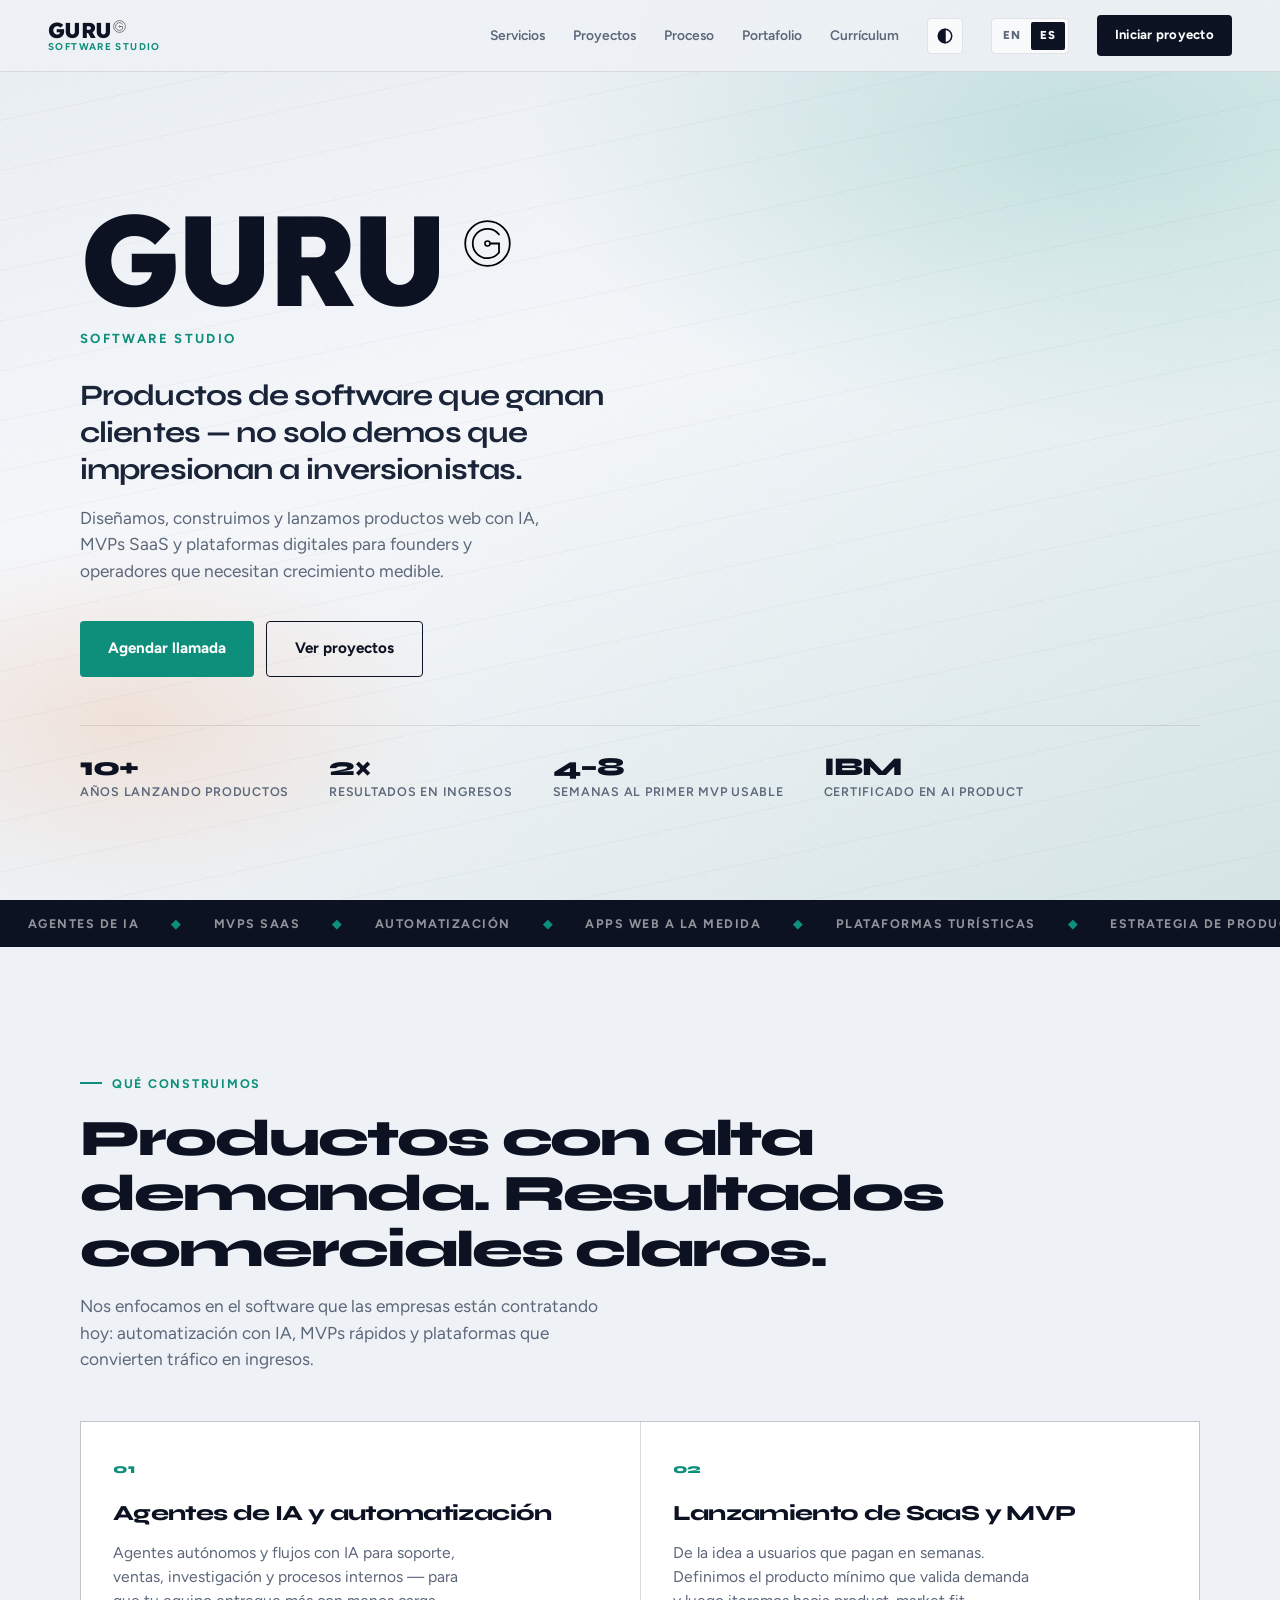
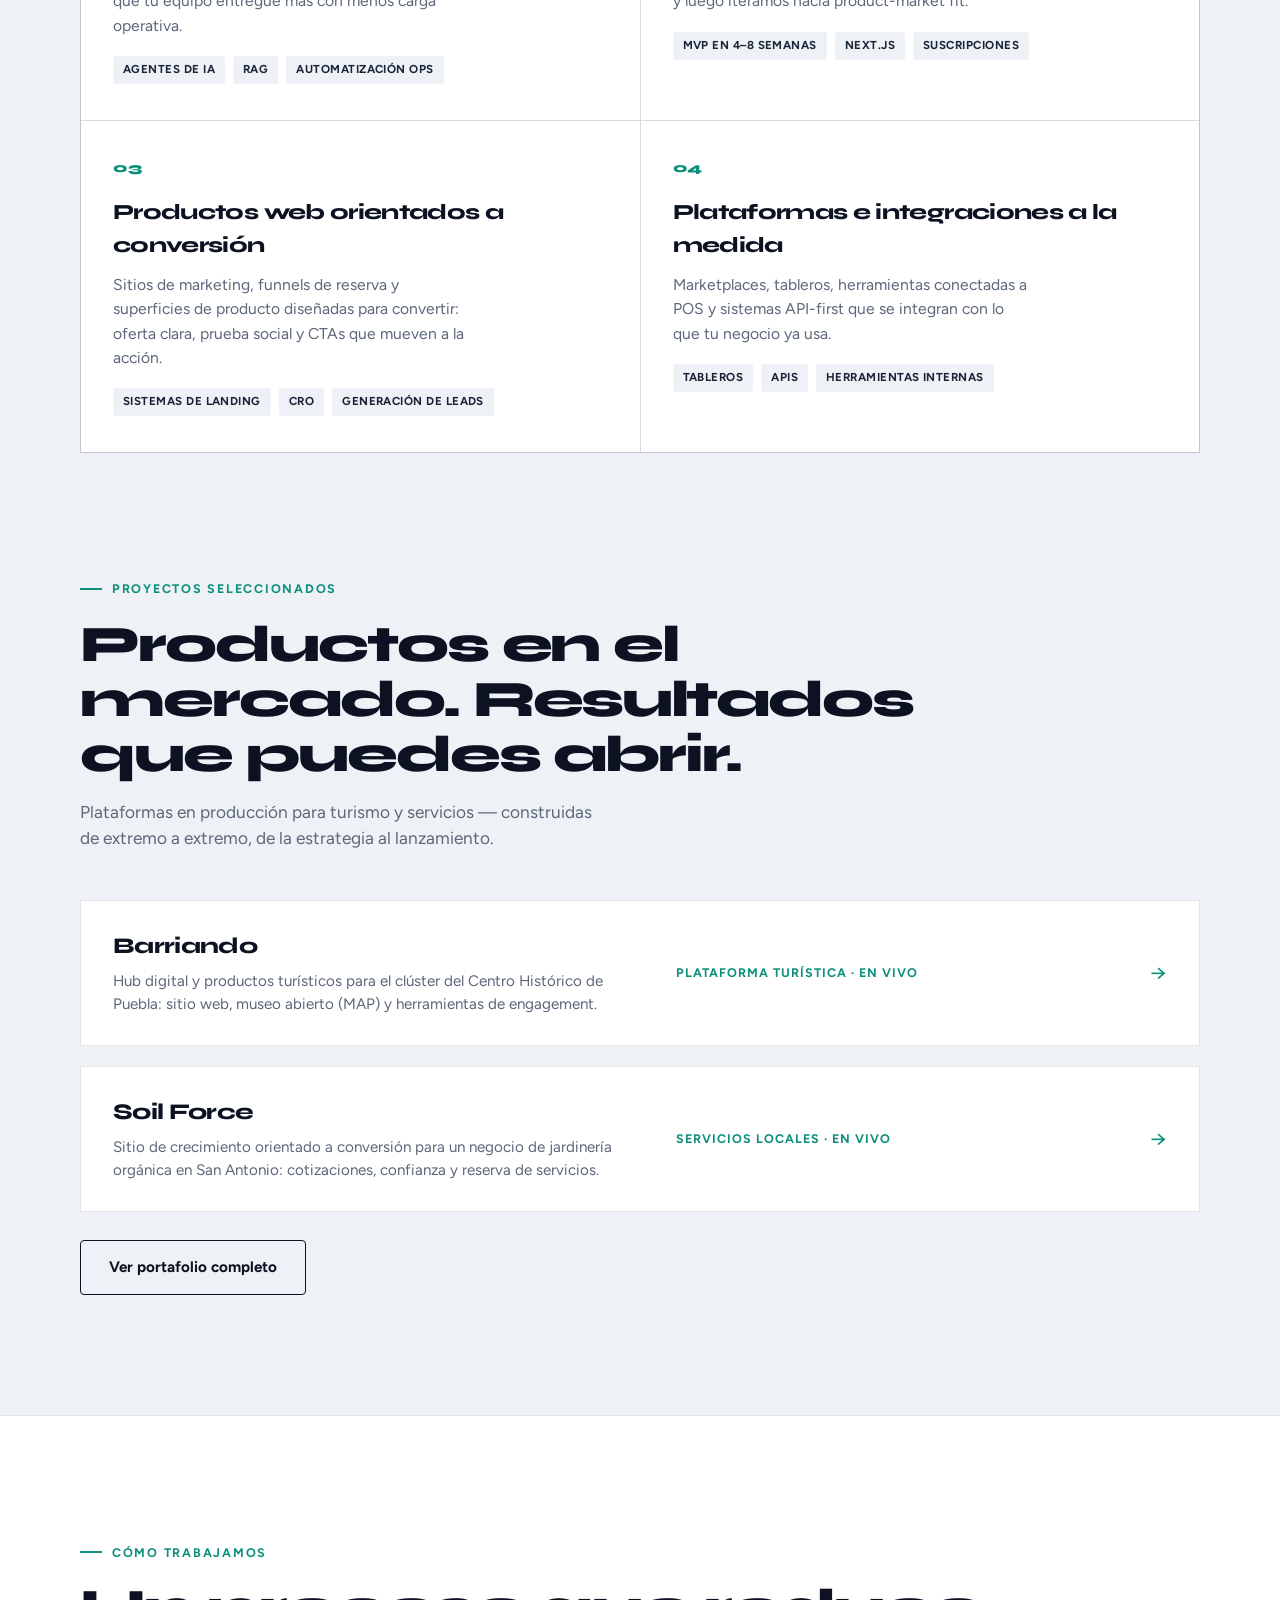
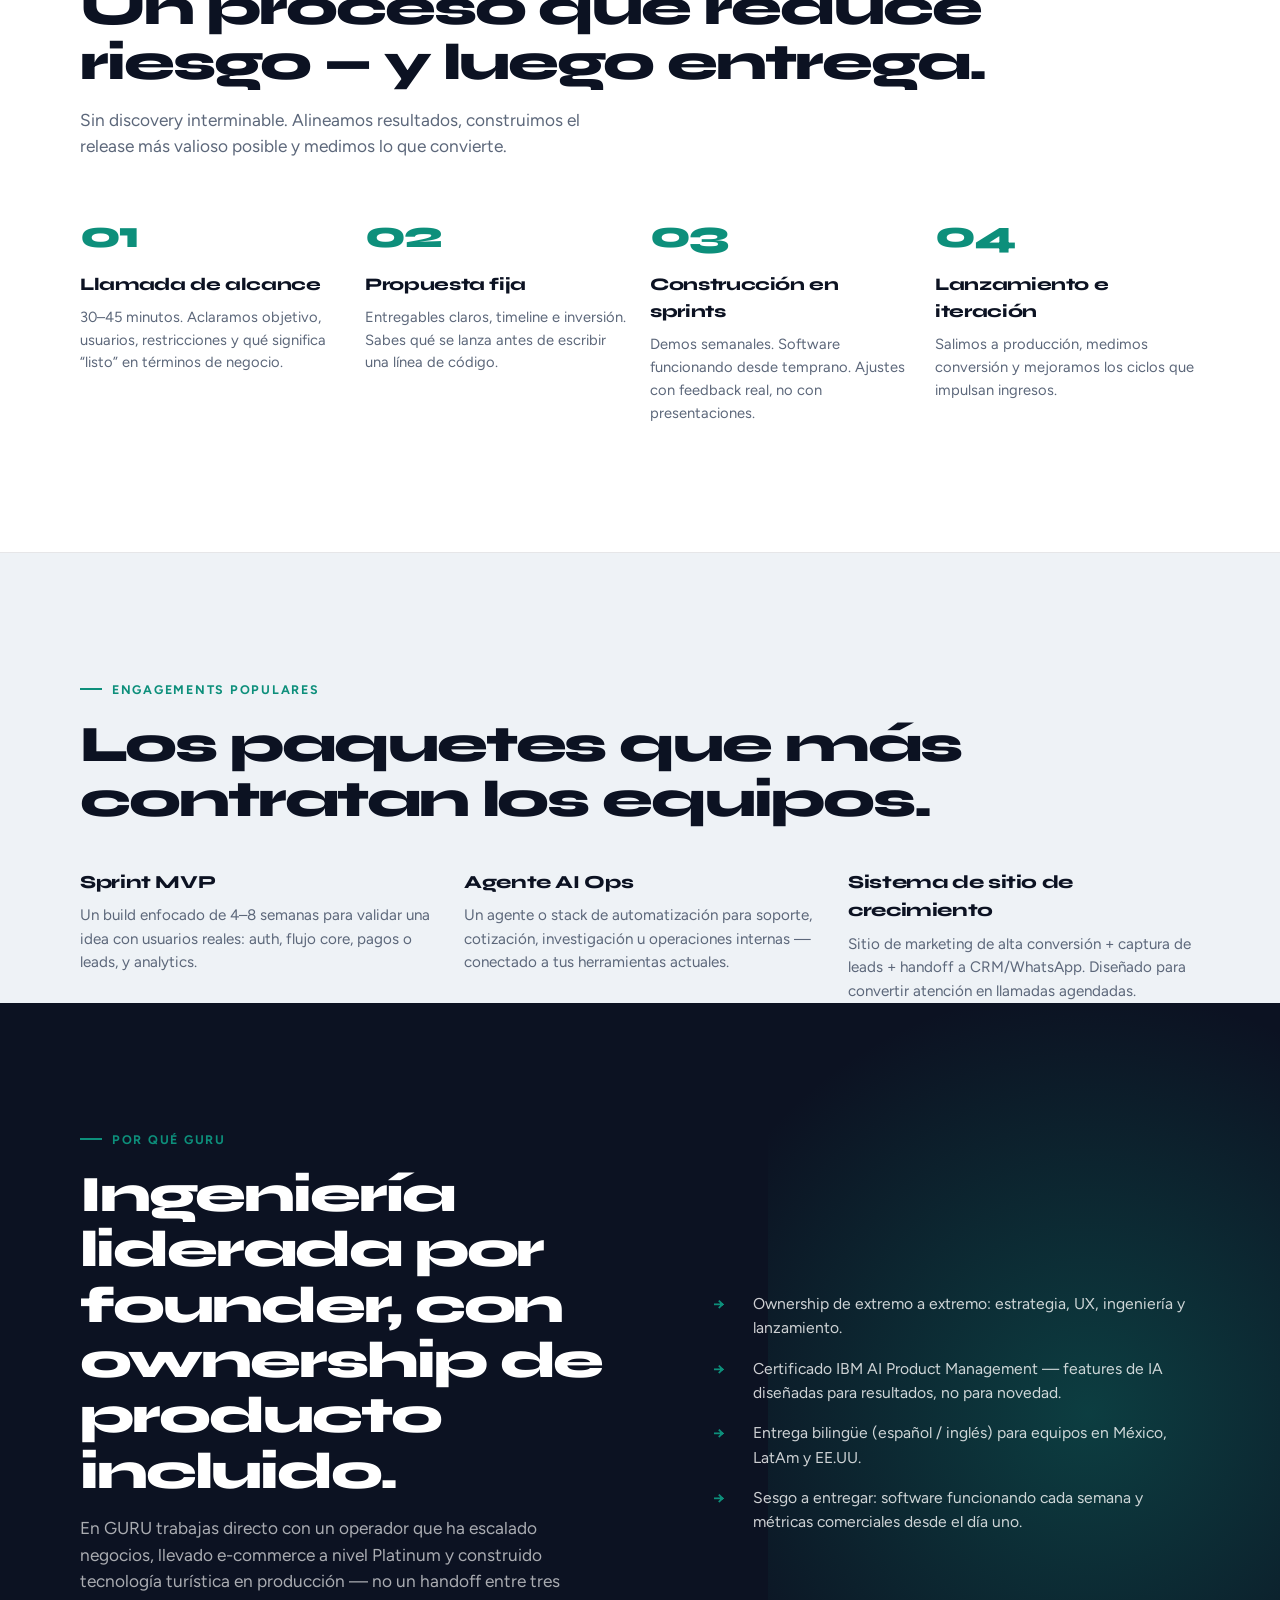
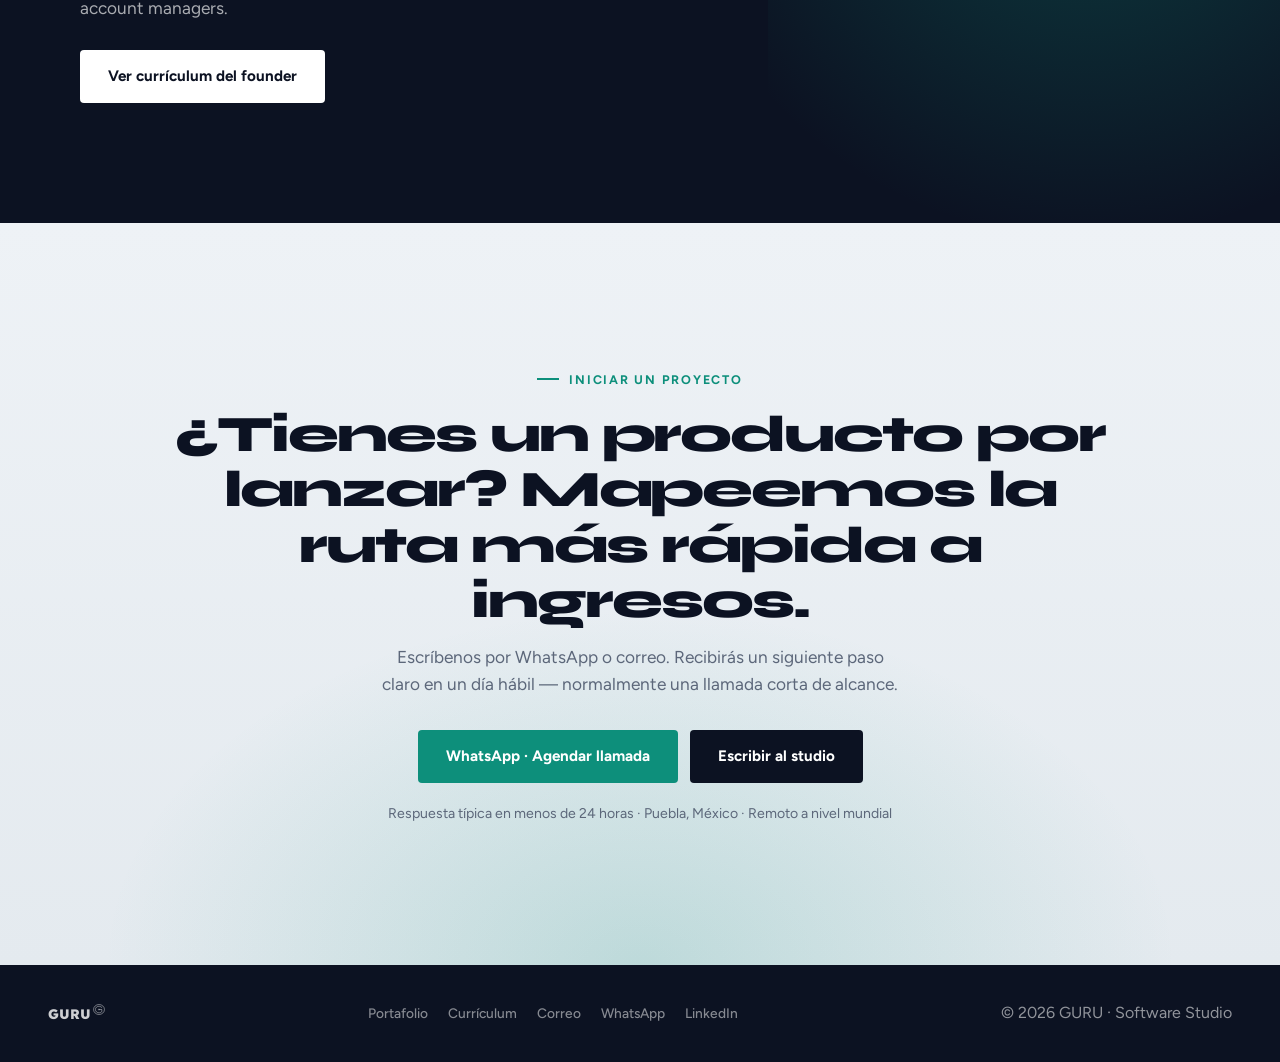
==== commit e1edff35: "Use Lexend for the GURU logo wordmark Load Lexend and apply it to nav, hero, and footer brand lockup" ====
--- a/es/index.html
+++ b/es/index.html
@@ -14,7 +14,7 @@
   <link rel="alternate" hreflang="x-default" href="https://guilebaldo.com/">
   <link rel="preconnect" href="https://fonts.googleapis.com">
   <link rel="preconnect" href="https://fonts.gstatic.com" crossorigin>
-  <link href="https://fonts.googleapis.com/css2?family=Figtree:wght@400;500;600;700&family=Syne:wght@700;800&display=swap" rel="stylesheet">
+  <link href="https://fonts.googleapis.com/css2?family=Figtree:wght@400;500;600;700&family=Lexend:wght@700;800&family=Syne:wght@700;800&display=swap" rel="stylesheet">
     <link rel="icon" href="/favicon.ico" sizes="any">
   <link rel="icon" href="/favicon.svg" type="image/svg+xml">
   <link rel="apple-touch-icon" href="/assets/apple-touch-icon.png">
--- a/site.css
+++ b/site.css
@@ -21,6 +21,7 @@
   --resume-hero-base: linear-gradient(165deg, #e8edf3 0%, #f5f7fa 50%, #e6ecef 100%);
   --noise-opacity: 0.35;
   --font-display: "Syne", sans-serif;
+  --font-brand: "Lexend", sans-serif;
   --font-body: "Figtree", sans-serif;
   --radius: 4px;
   --max: 1120px;
@@ -110,10 +111,10 @@
 
 .nav-brand .brand-name,
 .brand-name {
-  font-family: var(--font-display);
+  font-family: var(--font-brand);
   font-weight: 800;
   font-size: 1.35rem;
-  letter-spacing: -0.04em;
+  letter-spacing: -0.03em;
 }
 
 .brand-mark {
@@ -141,7 +142,7 @@
   display: inline-flex;
   align-items: flex-start;
   gap: 0.14em;
-  font-family: var(--font-display);
+  font-family: var(--font-brand);
   font-weight: 800;
   color: rgba(255, 255, 255, 0.8);
   text-decoration: none;
@@ -463,10 +464,10 @@
 }
 
 .hero-brand {
-  font-family: var(--font-display);
+  font-family: var(--font-brand);
   font-weight: 800;
   font-size: clamp(3.8rem, 11vw, 8rem);
-  letter-spacing: -0.06em;
+  letter-spacing: -0.05em;
   line-height: 0.9;
   color: var(--ink);
   margin-bottom: 10px;
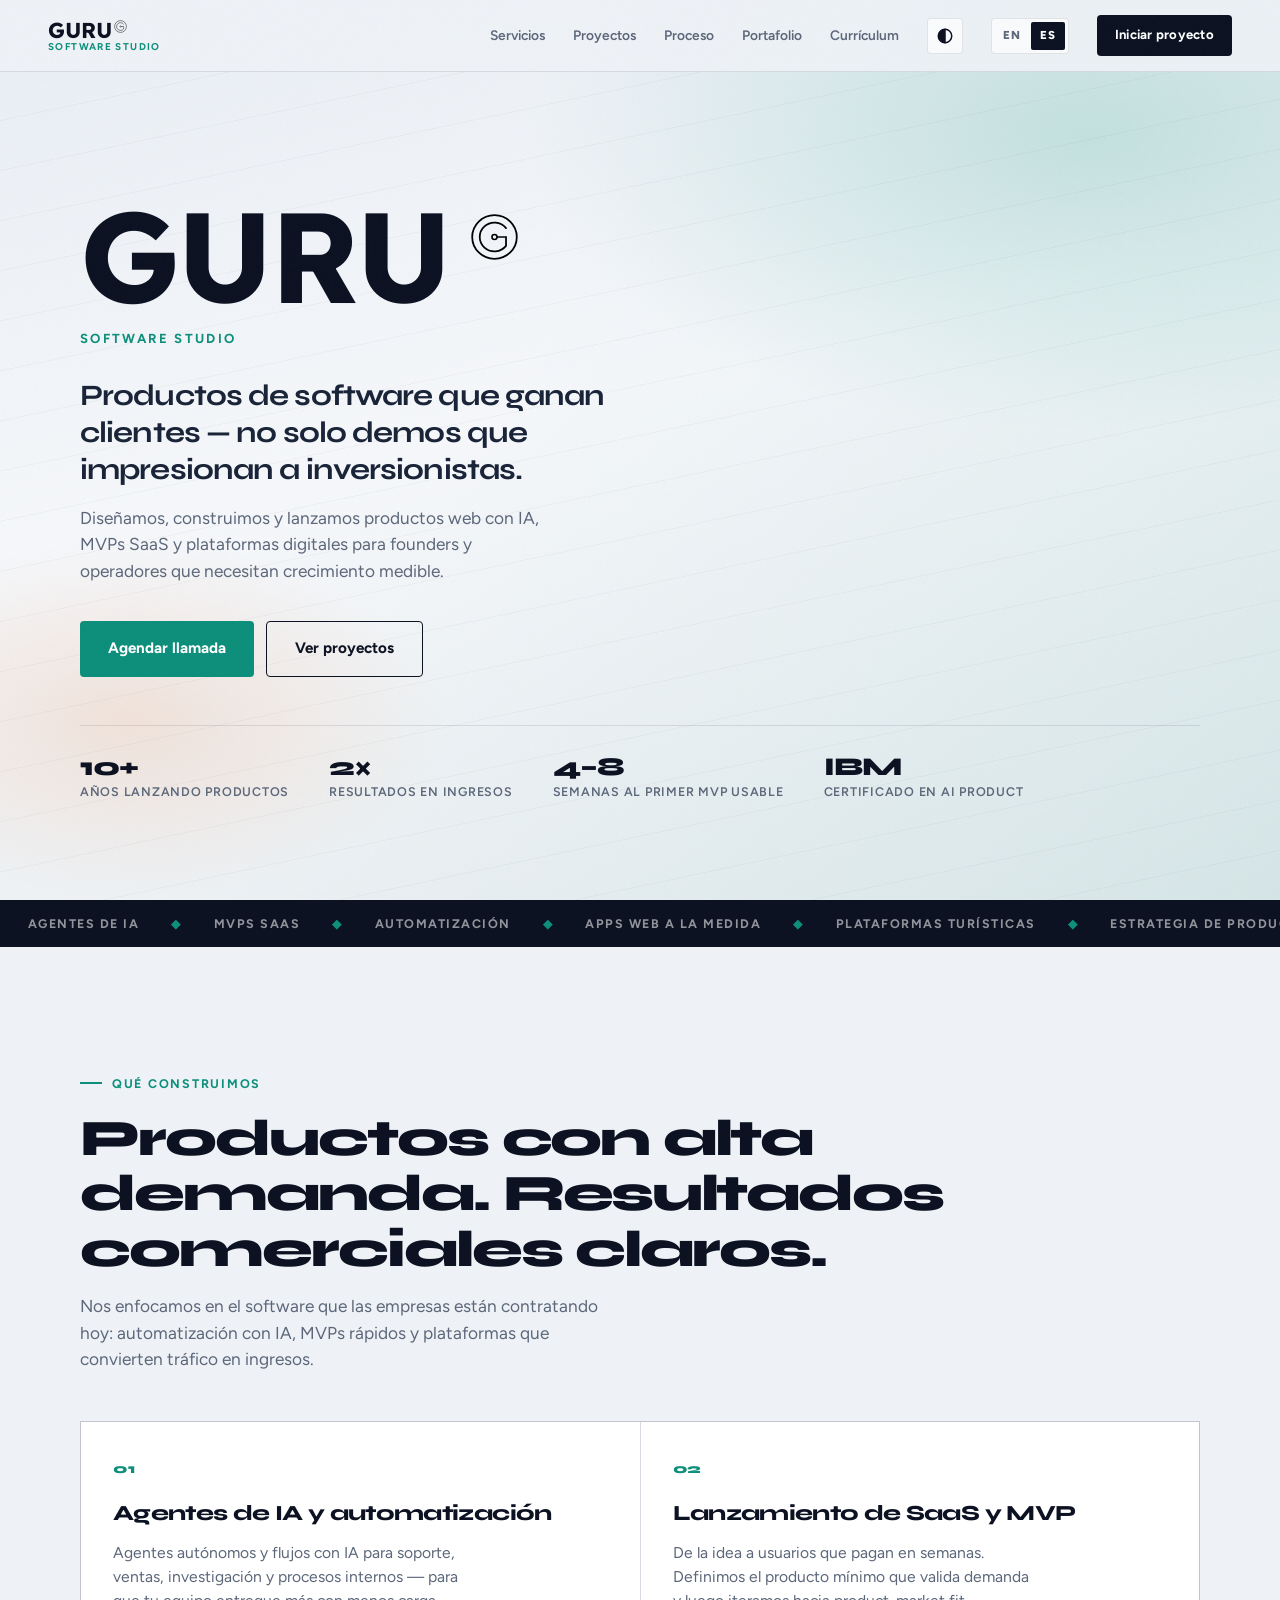
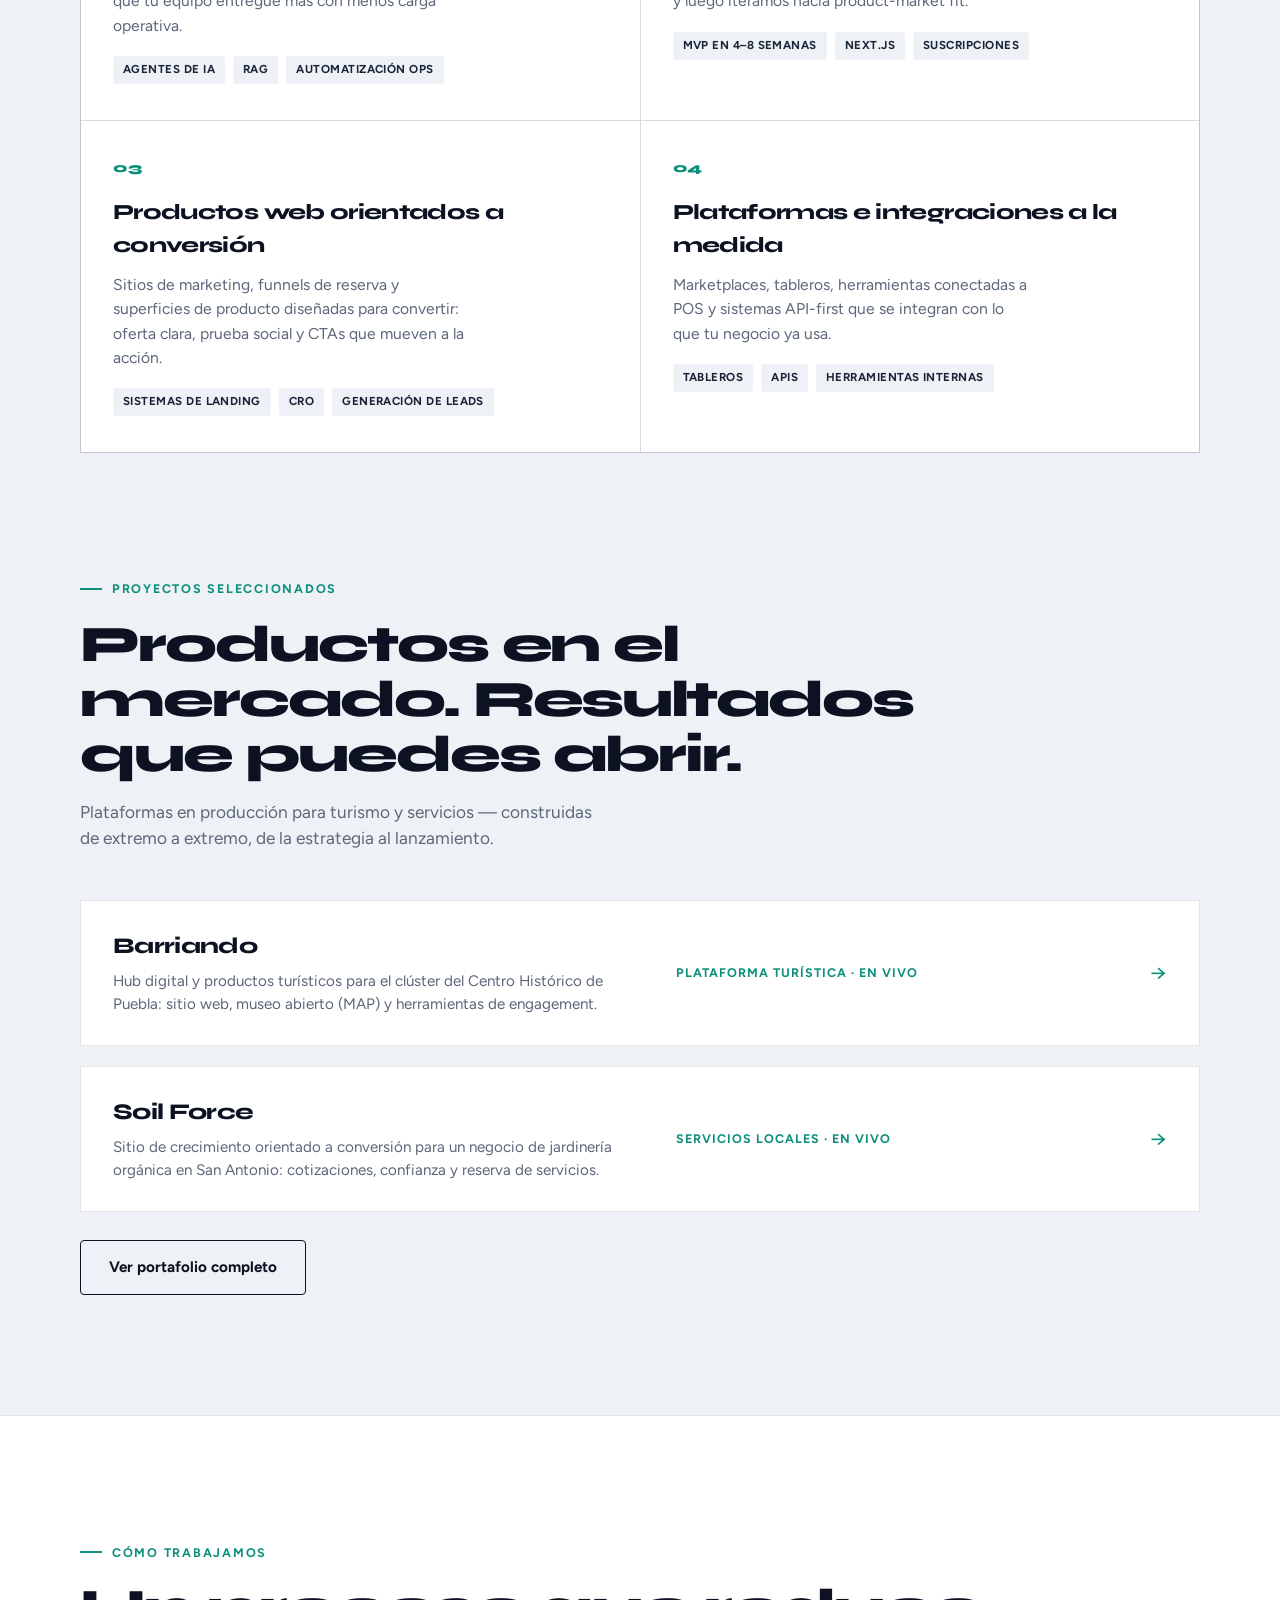
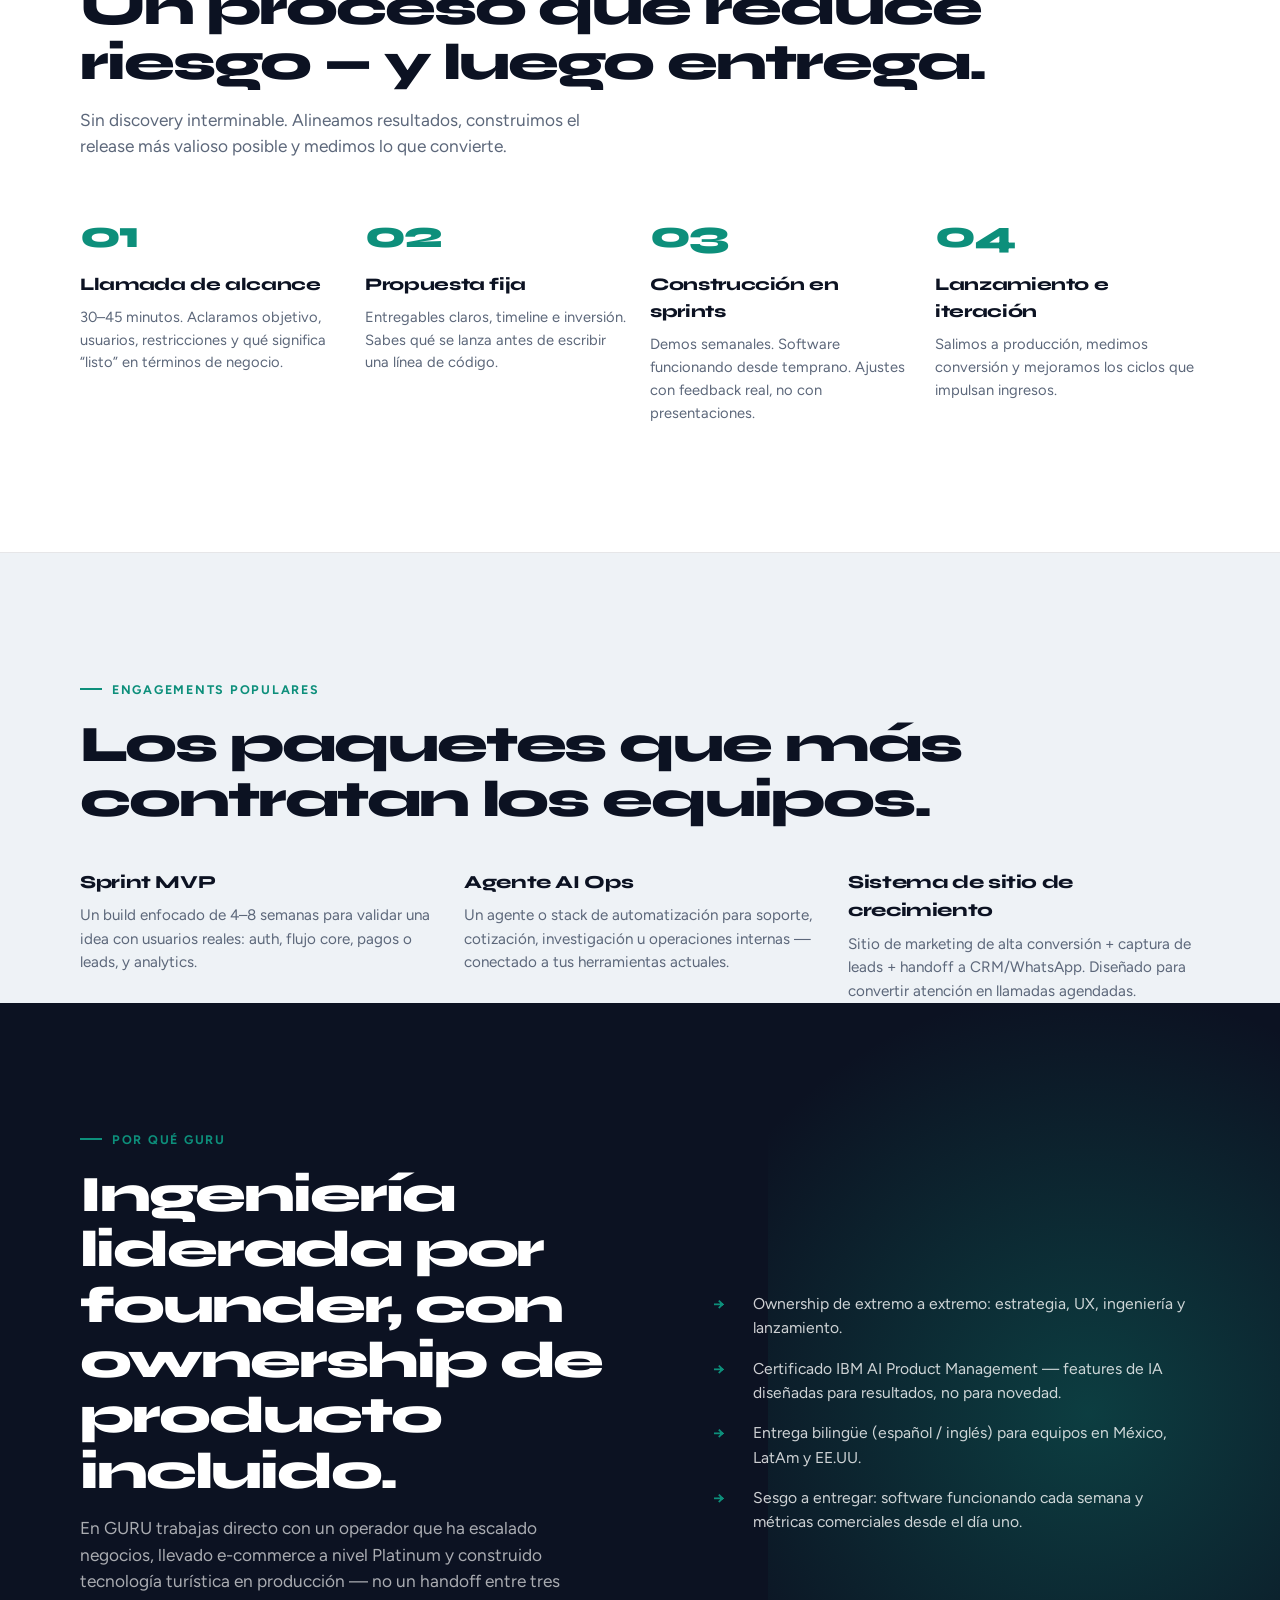
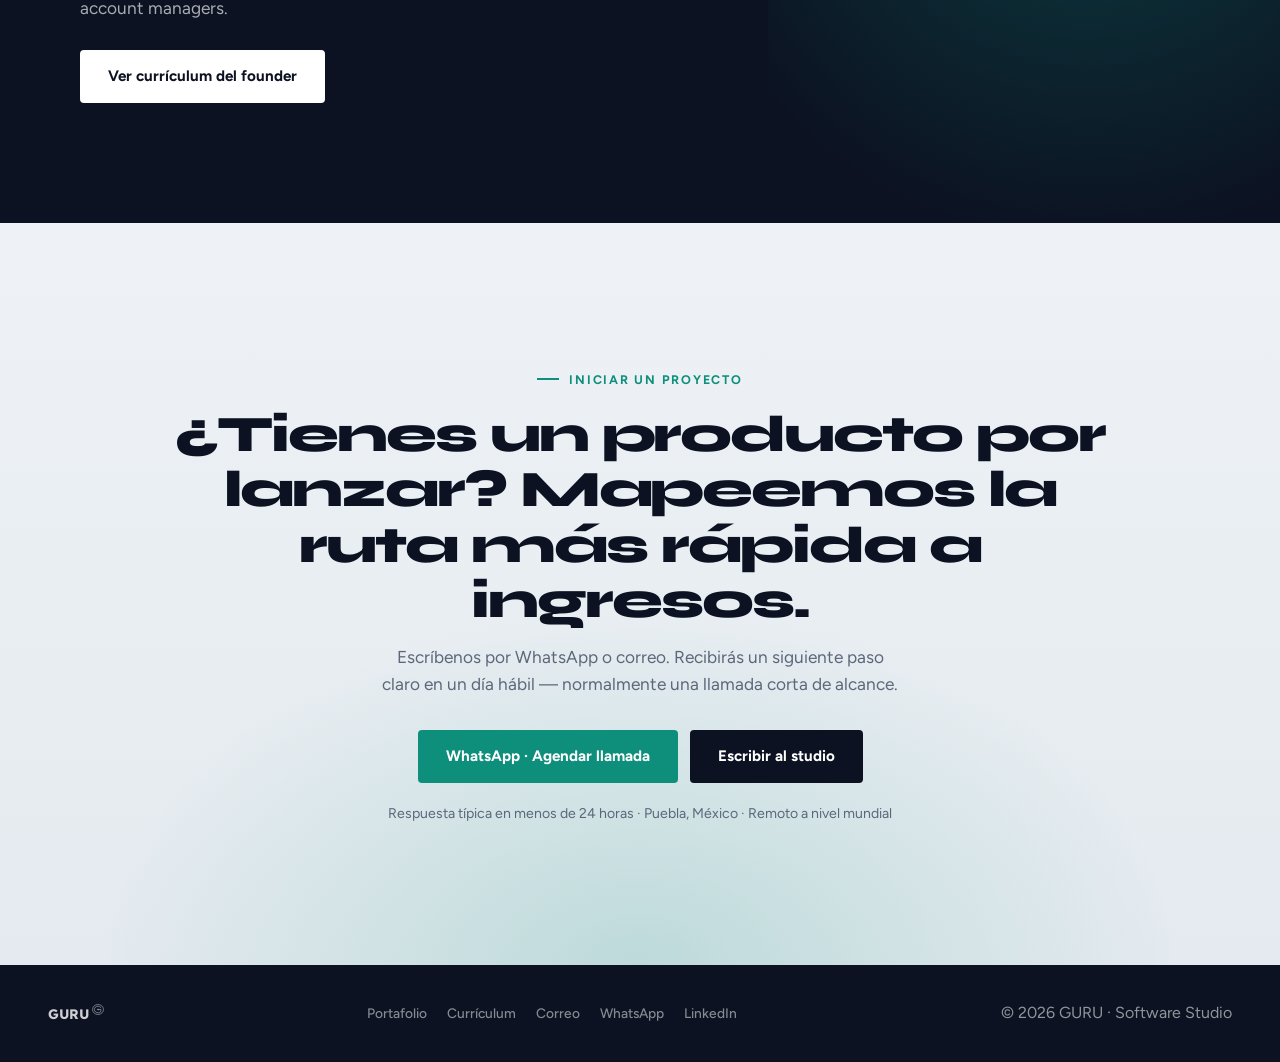
==== commit 17a5be41: "Make Lexend logo more visible and bust CSS cache Cache-bust site.css, load Lexend 600–800, and use L" ====
--- a/es/index.html
+++ b/es/index.html
@@ -14,11 +14,11 @@
   <link rel="alternate" hreflang="x-default" href="https://guilebaldo.com/">
   <link rel="preconnect" href="https://fonts.googleapis.com">
   <link rel="preconnect" href="https://fonts.gstatic.com" crossorigin>
-  <link href="https://fonts.googleapis.com/css2?family=Figtree:wght@400;500;600;700&family=Lexend:wght@700;800&family=Syne:wght@700;800&display=swap" rel="stylesheet">
+  <link href="https://fonts.googleapis.com/css2?family=Figtree:wght@400;500;600;700&family=Lexend:wght@600;700;800&family=Syne:wght@700;800&display=swap" rel="stylesheet">
     <link rel="icon" href="/favicon.ico" sizes="any">
   <link rel="icon" href="/favicon.svg" type="image/svg+xml">
   <link rel="apple-touch-icon" href="/assets/apple-touch-icon.png">
-  <link rel="stylesheet" href="/site.css">
+  <link rel="stylesheet" href="/site.css?v=lexend1">
   <script>
     (function () {
       try {
--- a/site.css
+++ b/site.css
@@ -112,9 +112,9 @@
 .nav-brand .brand-name,
 .brand-name {
   font-family: var(--font-brand);
-  font-weight: 800;
+  font-weight: 700;
   font-size: 1.35rem;
-  letter-spacing: -0.03em;
+  letter-spacing: -0.02em;
 }
 
 .brand-mark {
@@ -143,7 +143,8 @@
   align-items: flex-start;
   gap: 0.14em;
   font-family: var(--font-brand);
-  font-weight: 800;
+  font-weight: 700;
+  letter-spacing: -0.02em;
   color: rgba(255, 255, 255, 0.8);
   text-decoration: none;
 }
@@ -465,10 +466,10 @@
 
 .hero-brand {
   font-family: var(--font-brand);
-  font-weight: 800;
+  font-weight: 700;
   font-size: clamp(3.8rem, 11vw, 8rem);
-  letter-spacing: -0.05em;
-  line-height: 0.9;
+  letter-spacing: -0.03em;
+  line-height: 0.95;
   color: var(--ink);
   margin-bottom: 10px;
 }
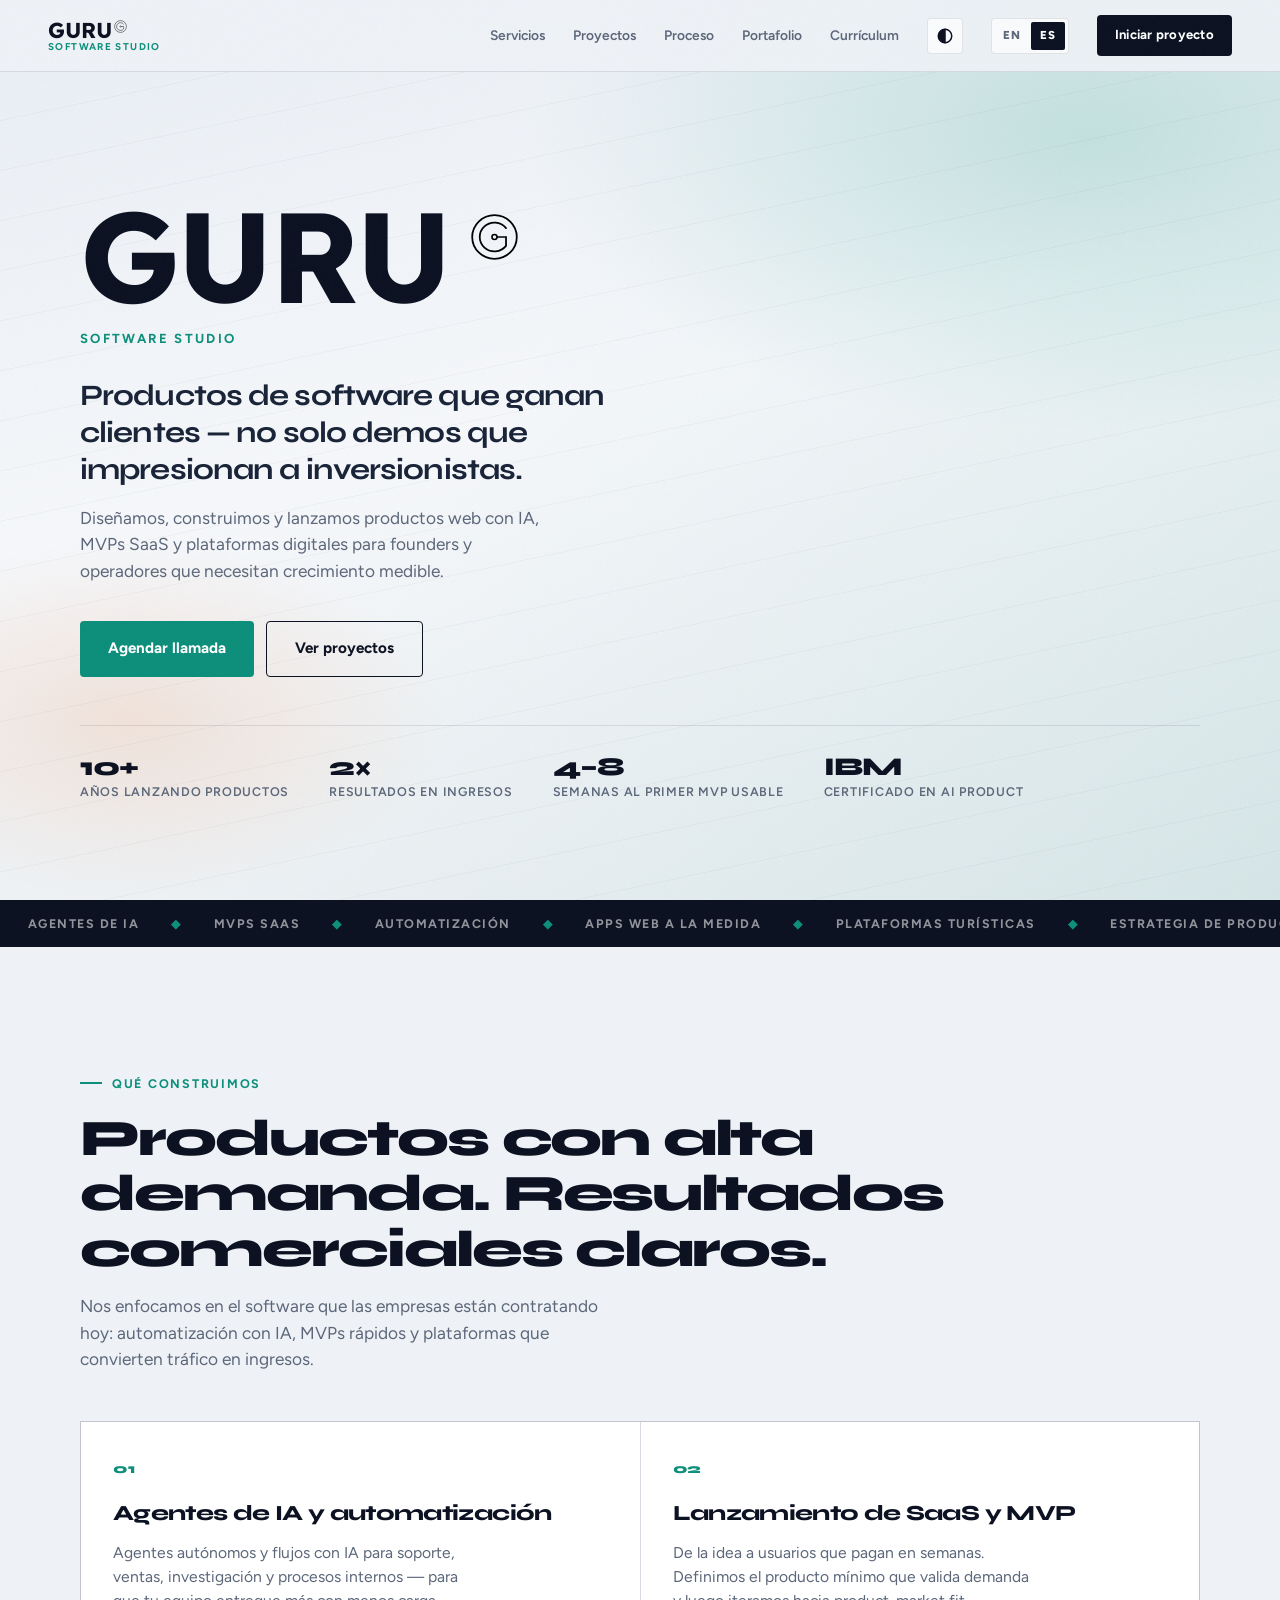
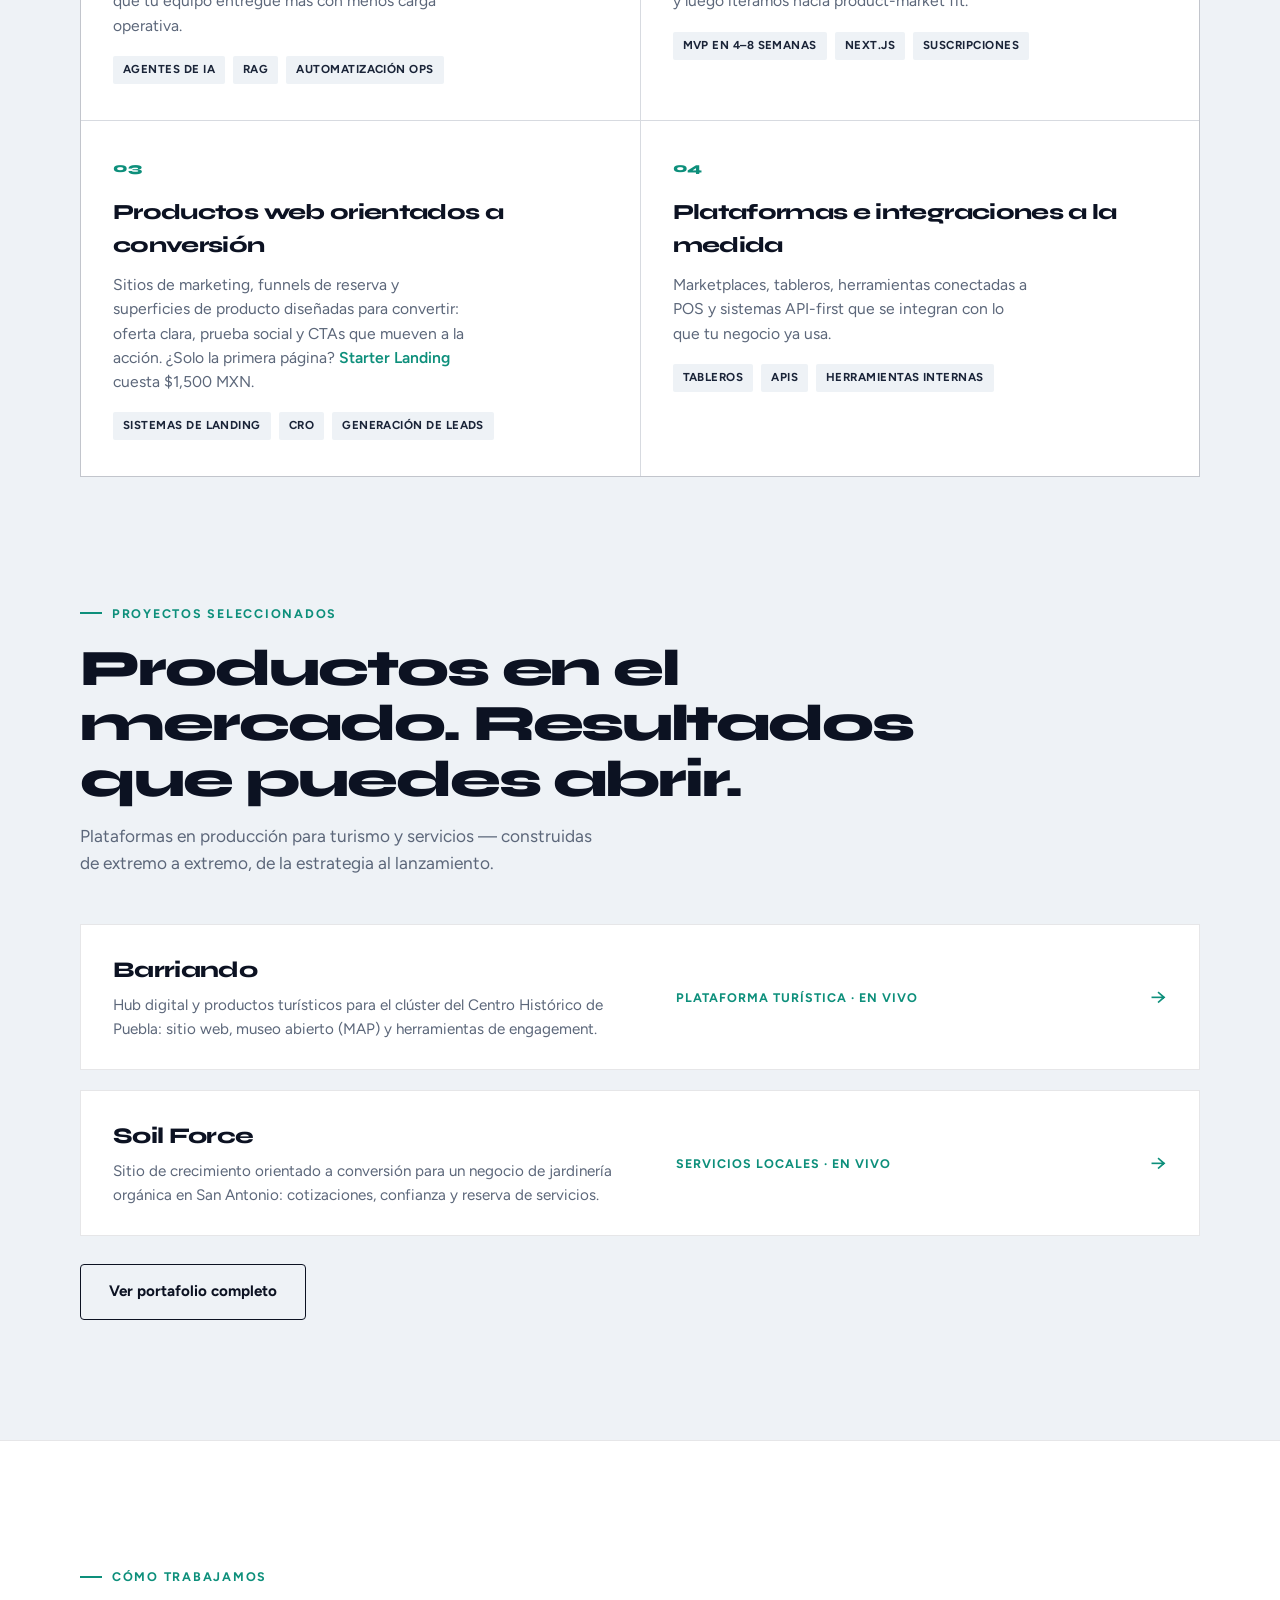
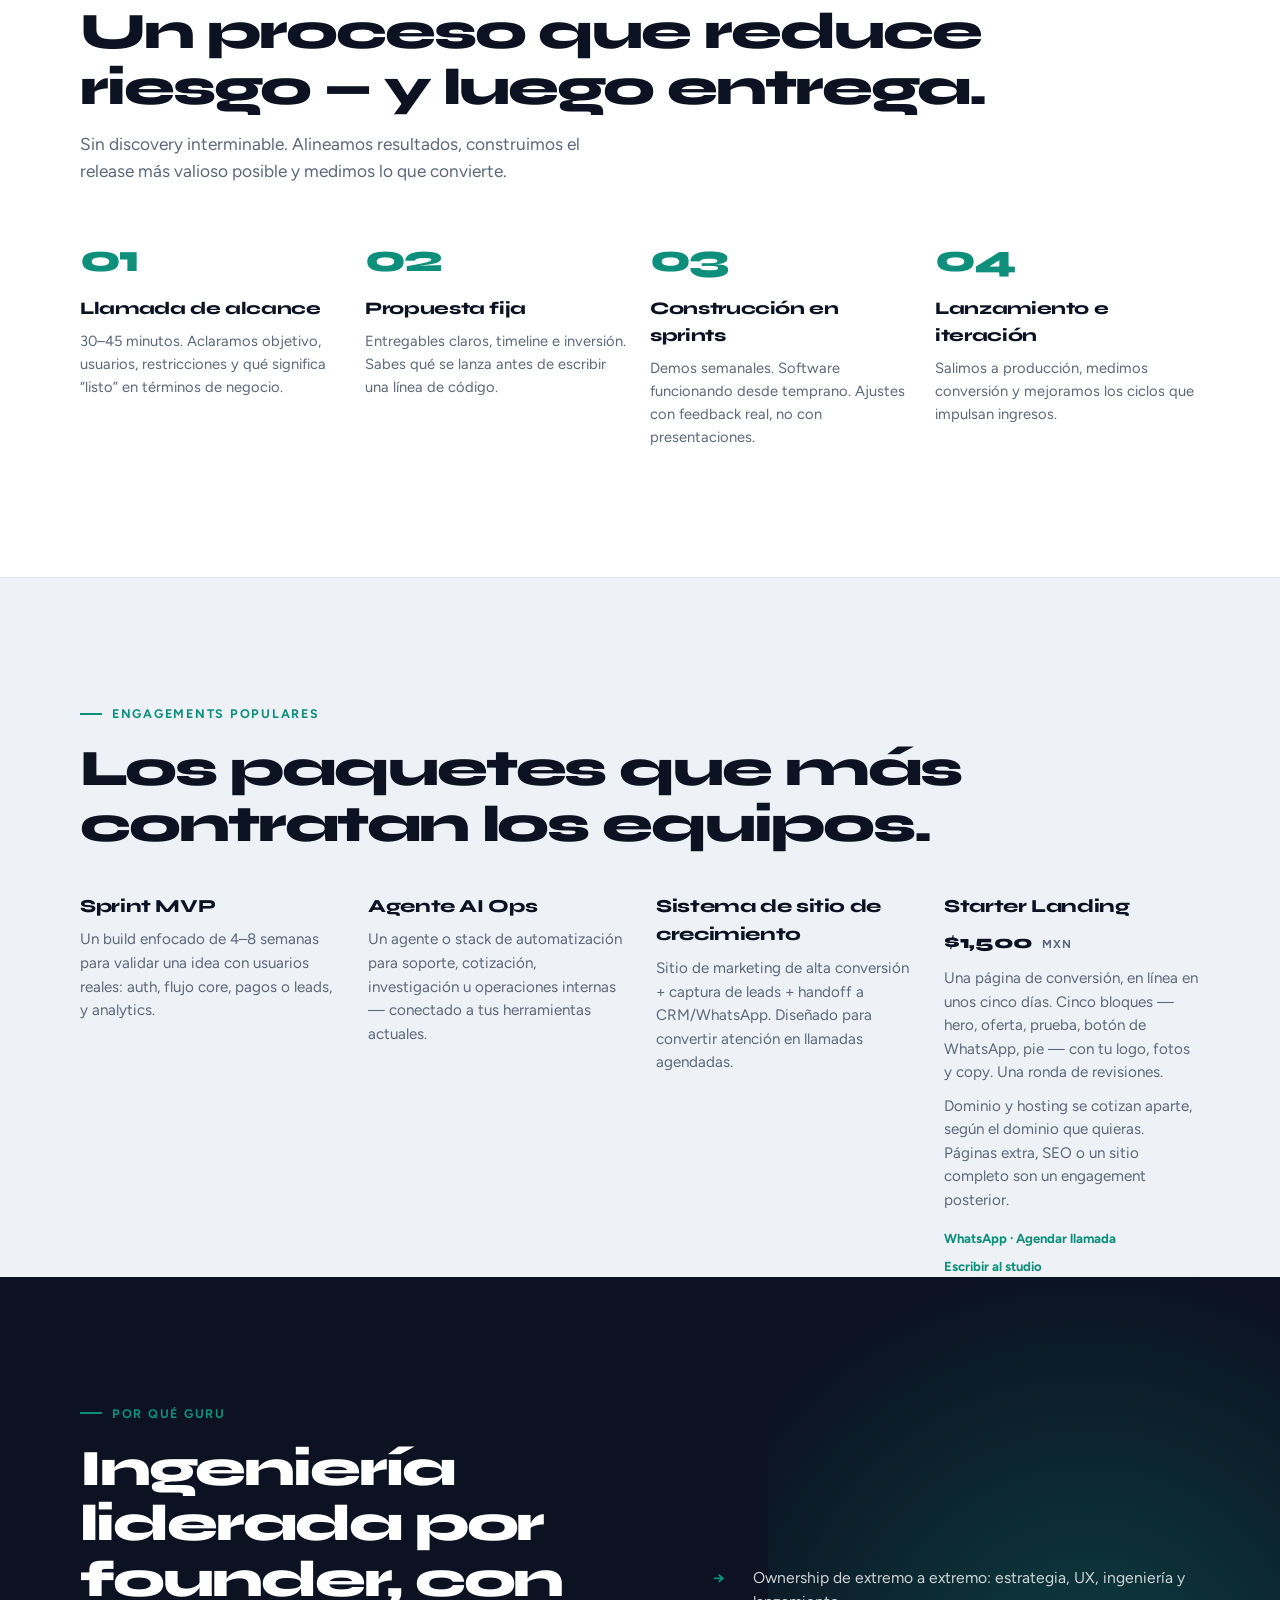
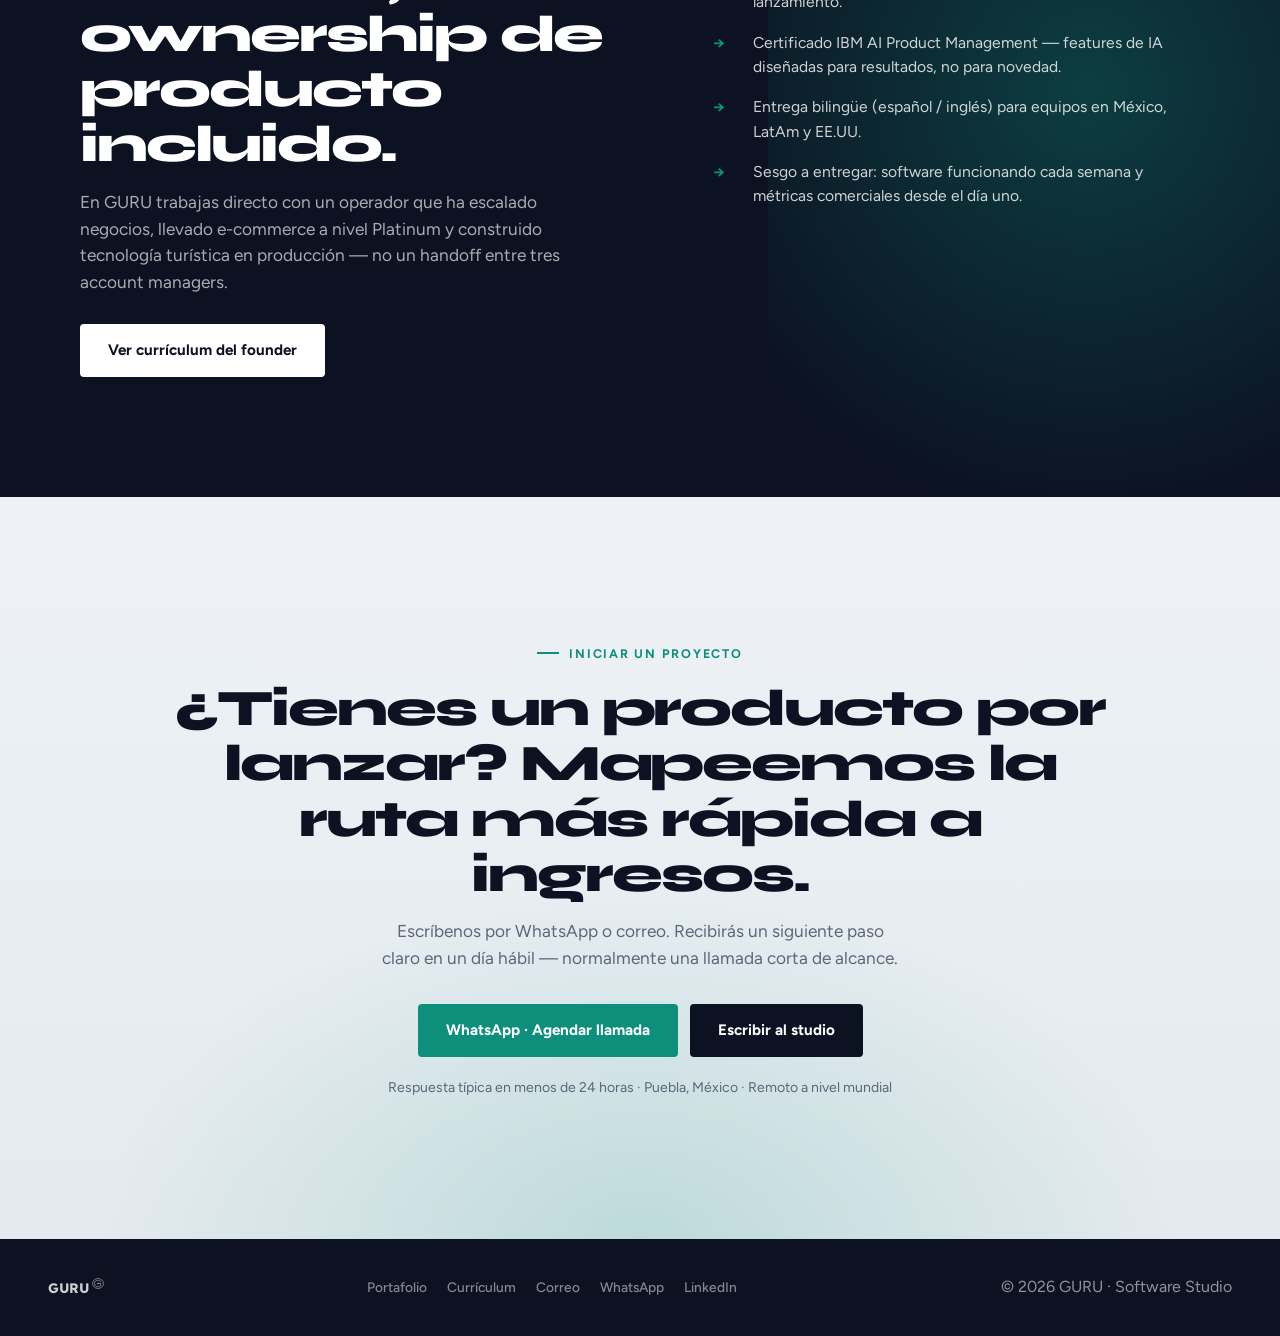
==== commit cf17a0c3: "Add Starter Landing SKU at $1,500 MXN to packages Fourth engagement card sits alongside Sprint MVP, " ====
--- a/es/index.html
+++ b/es/index.html
@@ -18,7 +18,7 @@
     <link rel="icon" href="/favicon.ico" sizes="any">
   <link rel="icon" href="/favicon.svg" type="image/svg+xml">
   <link rel="apple-touch-icon" href="/assets/apple-touch-icon.png">
-  <link rel="stylesheet" href="/site.css?v=lexend1">
+  <link rel="stylesheet" href="/site.css?v=starter1">
   <script>
     (function () {
       try {
@@ -134,7 +134,7 @@
           <article class="service">
             <div class="service-num">03</div>
             <h3>Productos web orientados a conversión</h3>
-            <p>Sitios de marketing, funnels de reserva y superficies de producto diseñadas para convertir: oferta clara, prueba social y CTAs que mueven a la acción.</p>
+            <p>Sitios de marketing, funnels de reserva y superficies de producto diseñadas para convertir: oferta clara, prueba social y CTAs que mueven a la acción. ¿Solo la primera página? <a href="#packages">Starter Landing</a> cuesta $1,500 MXN.</p>
             <div class="service-tags">
               <span>Sistemas de landing</span>
               <span>CRO</span>
@@ -217,7 +217,7 @@
       </div>
     </section>
 
-    <section class="section" style="padding-bottom:0">
+    <section class="section" id="packages" style="padding-bottom:0">
       <div class="wrap">
         <div class="eyebrow reveal">Engagements populares</div>
         <h2 class="section-title reveal">Los paquetes que más contratan los equipos.</h2>
@@ -233,6 +233,16 @@
           <div class="offer-item reveal">
             <h3>Sistema de sitio de crecimiento</h3>
             <p>Sitio de marketing de alta conversión + captura de leads + handoff a CRM/WhatsApp. Diseñado para convertir atención en llamadas agendadas.</p>
+          </div>
+          <div class="offer-item reveal">
+            <h3>Starter Landing</h3>
+            <p class="offer-price">$1,500 <span>MXN</span></p>
+            <p>Una página de conversión, en línea en unos cinco días. Cinco bloques — hero, oferta, prueba, botón de WhatsApp, pie — con tu logo, fotos y copy. Una ronda de revisiones.</p>
+            <p>Dominio y hosting se cotizan aparte, según el dominio que quieras. Páginas extra, SEO o un sitio completo son un engagement posterior.</p>
+            <div class="offer-cta">
+              <a href="https://wa.me/522222554936?text=Hola%20GURU%20—%20quiero%20el%20Starter%20Landing" target="_blank" rel="noopener">WhatsApp · Agendar llamada</a>
+              <a href="mailto:guilebaldoruiz@gmail.com?subject=Consulta%20Starter%20Landing%20—%20GURU">Escribir al studio</a>
+            </div>
           </div>
         </div>
       </div>
--- a/site.css
+++ b/site.css
@@ -612,6 +612,14 @@
   max-width: 36ch;
 }
 
+.service p a {
+  color: var(--accent);
+  font-weight: 600;
+  text-decoration: none;
+}
+
+.service p a:hover { text-decoration: underline; }
+
 .service-tags {
   display: flex;
   flex-wrap: wrap;
@@ -781,9 +789,10 @@
 
 .offer-grid {
   display: grid;
-  grid-template-columns: repeat(3, 1fr);
+  grid-template-columns: repeat(4, 1fr);
   gap: 32px;
   margin-top: 40px;
+  align-items: start;
 }
 
 .offer-item h3 {
@@ -795,6 +804,45 @@
 }
 
 .offer-item p { color: var(--muted); font-size: 0.95rem; }
+
+.offer-item p + p { margin-top: 10px; }
+
+.offer-item .offer-price {
+  font-family: var(--font-display);
+  font-weight: 800;
+  font-size: 1.15rem;
+  letter-spacing: -0.02em;
+  color: var(--ink);
+  margin: 0 0 10px;
+}
+
+.offer-item .offer-price + p { margin-top: 0; }
+
+.offer-price span {
+  font-family: var(--font-body);
+  font-size: 0.72rem;
+  font-weight: 700;
+  letter-spacing: 0.08em;
+  text-transform: uppercase;
+  color: var(--muted);
+  margin-left: 4px;
+}
+
+.offer-cta {
+  display: flex;
+  flex-wrap: wrap;
+  gap: 8px 16px;
+  margin-top: 16px;
+}
+
+.offer-cta a {
+  font-size: 0.82rem;
+  font-weight: 700;
+  color: var(--accent);
+  text-decoration: none;
+}
+
+.offer-cta a:hover { text-decoration: underline; }
 
 /* CTA band */
 .cta-band {
@@ -989,6 +1037,12 @@
 .hero-proof { animation-delay: 0.46s; }
 
 /* Responsive */
+@media (max-width: 1100px) {
+  .offer-grid {
+    grid-template-columns: repeat(2, 1fr);
+  }
+}
+
 @media (max-width: 900px) {
   .nav-toggle { display: block; }
 
@@ -1016,7 +1070,6 @@
 
   .services-grid,
   .process-grid,
-  .offer-grid,
   .cred-inner,
   .project {
     grid-template-columns: 1fr;
@@ -1030,6 +1083,12 @@
   .work-arrow { display: none; }
 
   .hero-brand { font-size: clamp(3rem, 14vw, 4.5rem); }
+}
+
+@media (max-width: 600px) {
+  .offer-grid {
+    grid-template-columns: 1fr;
+  }
 }
 
 @media (prefers-reduced-motion: reduce) {
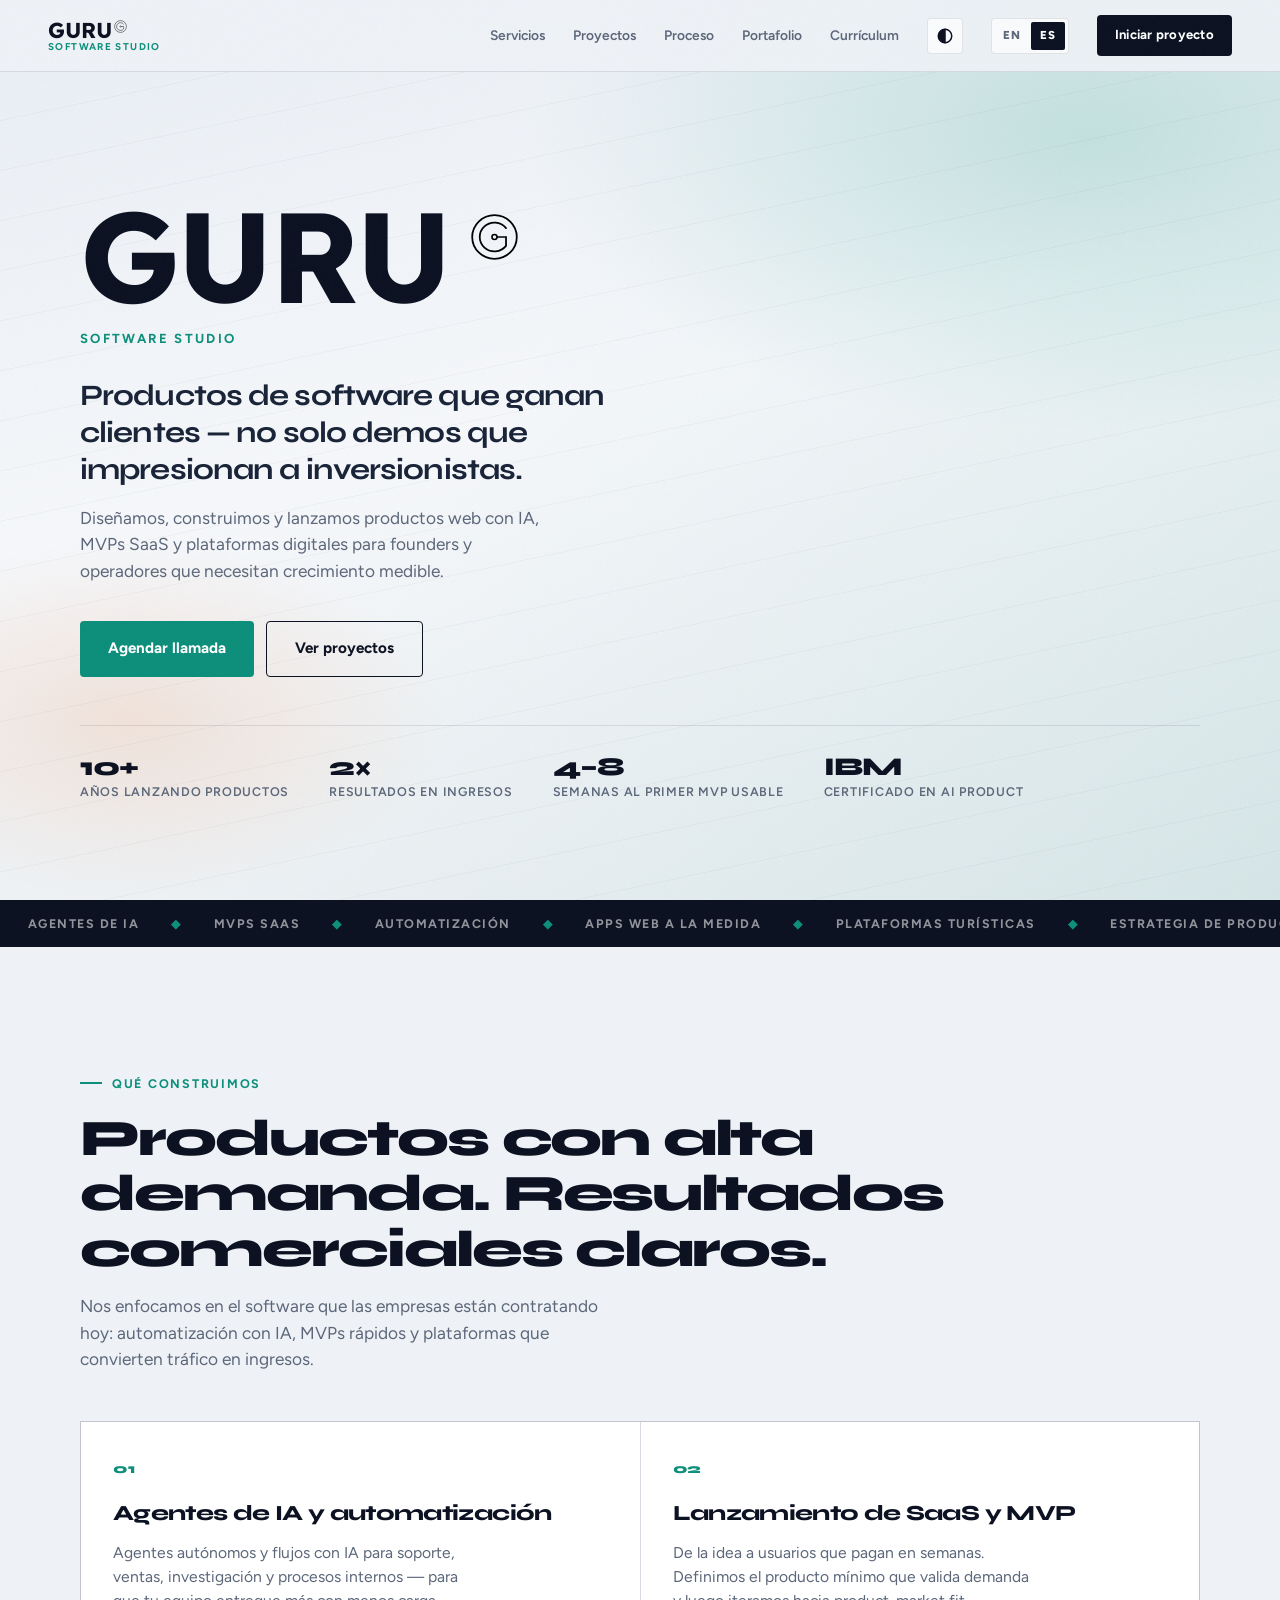
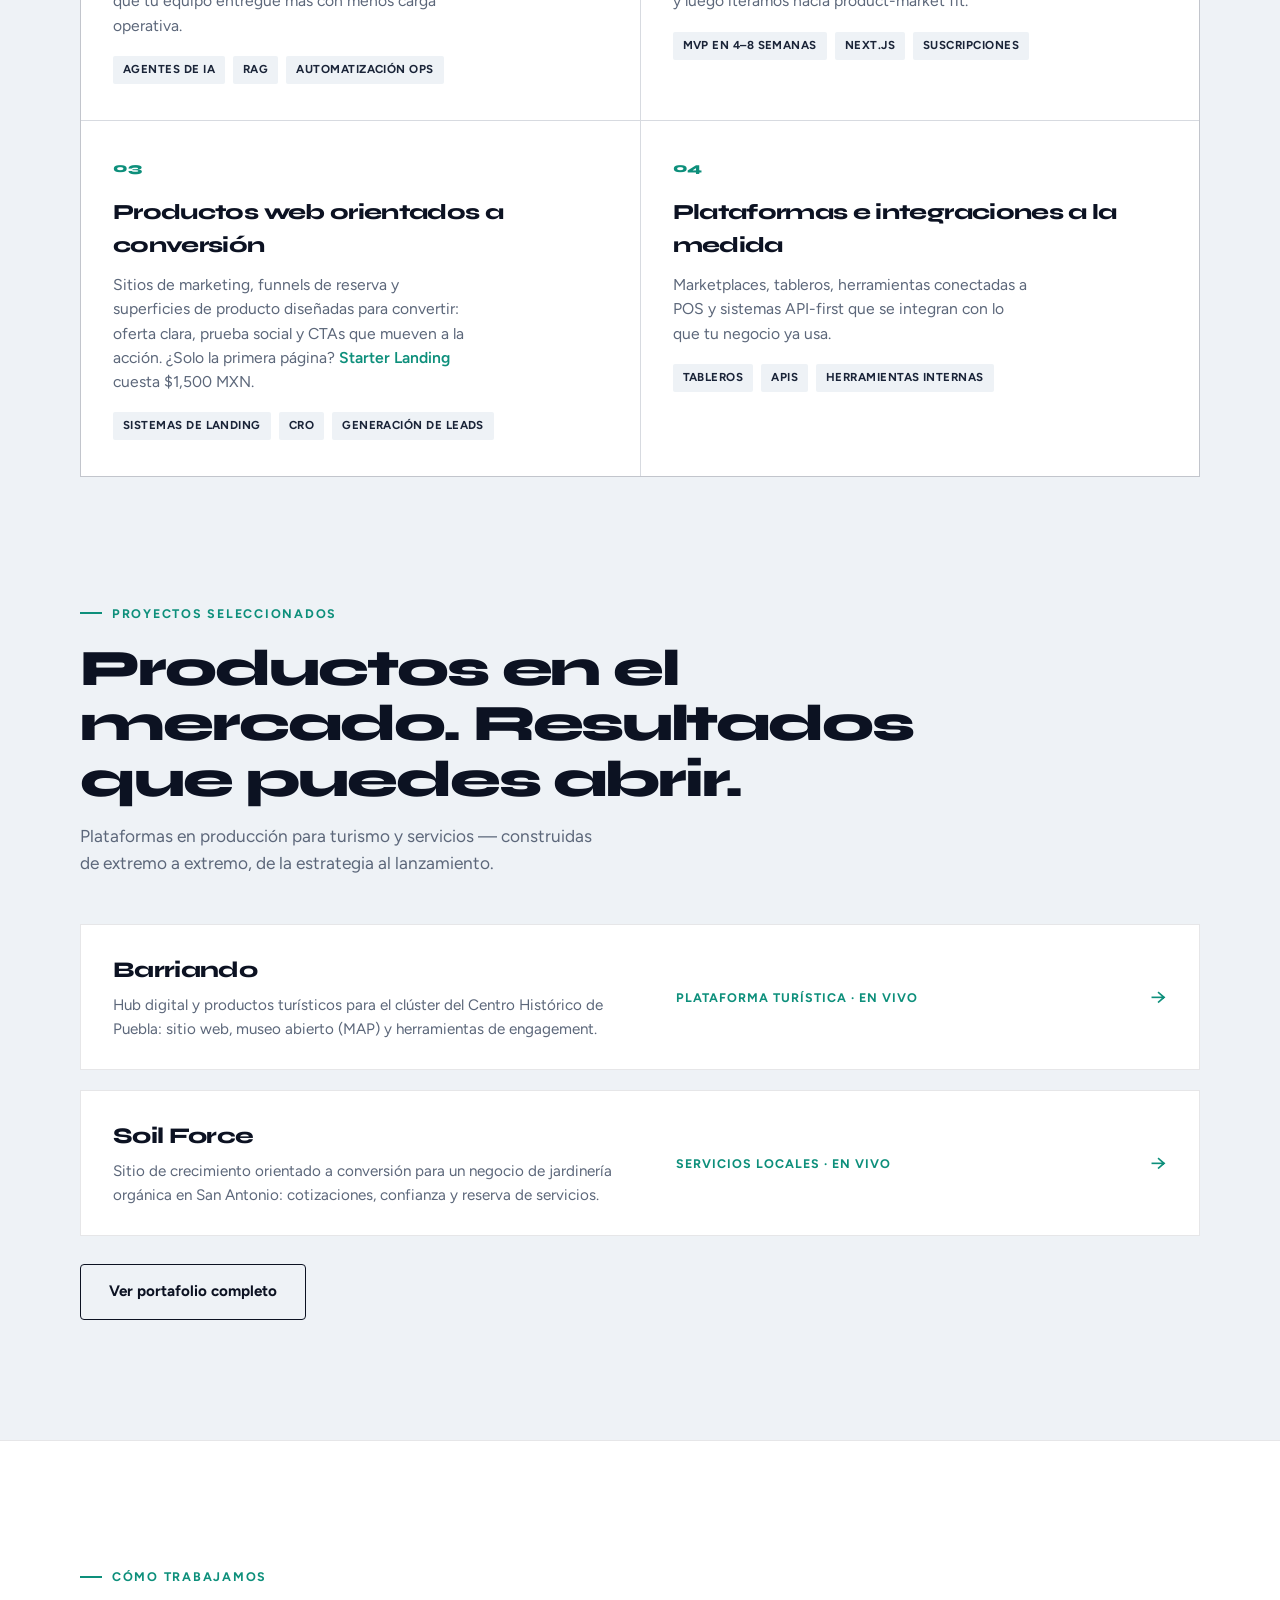
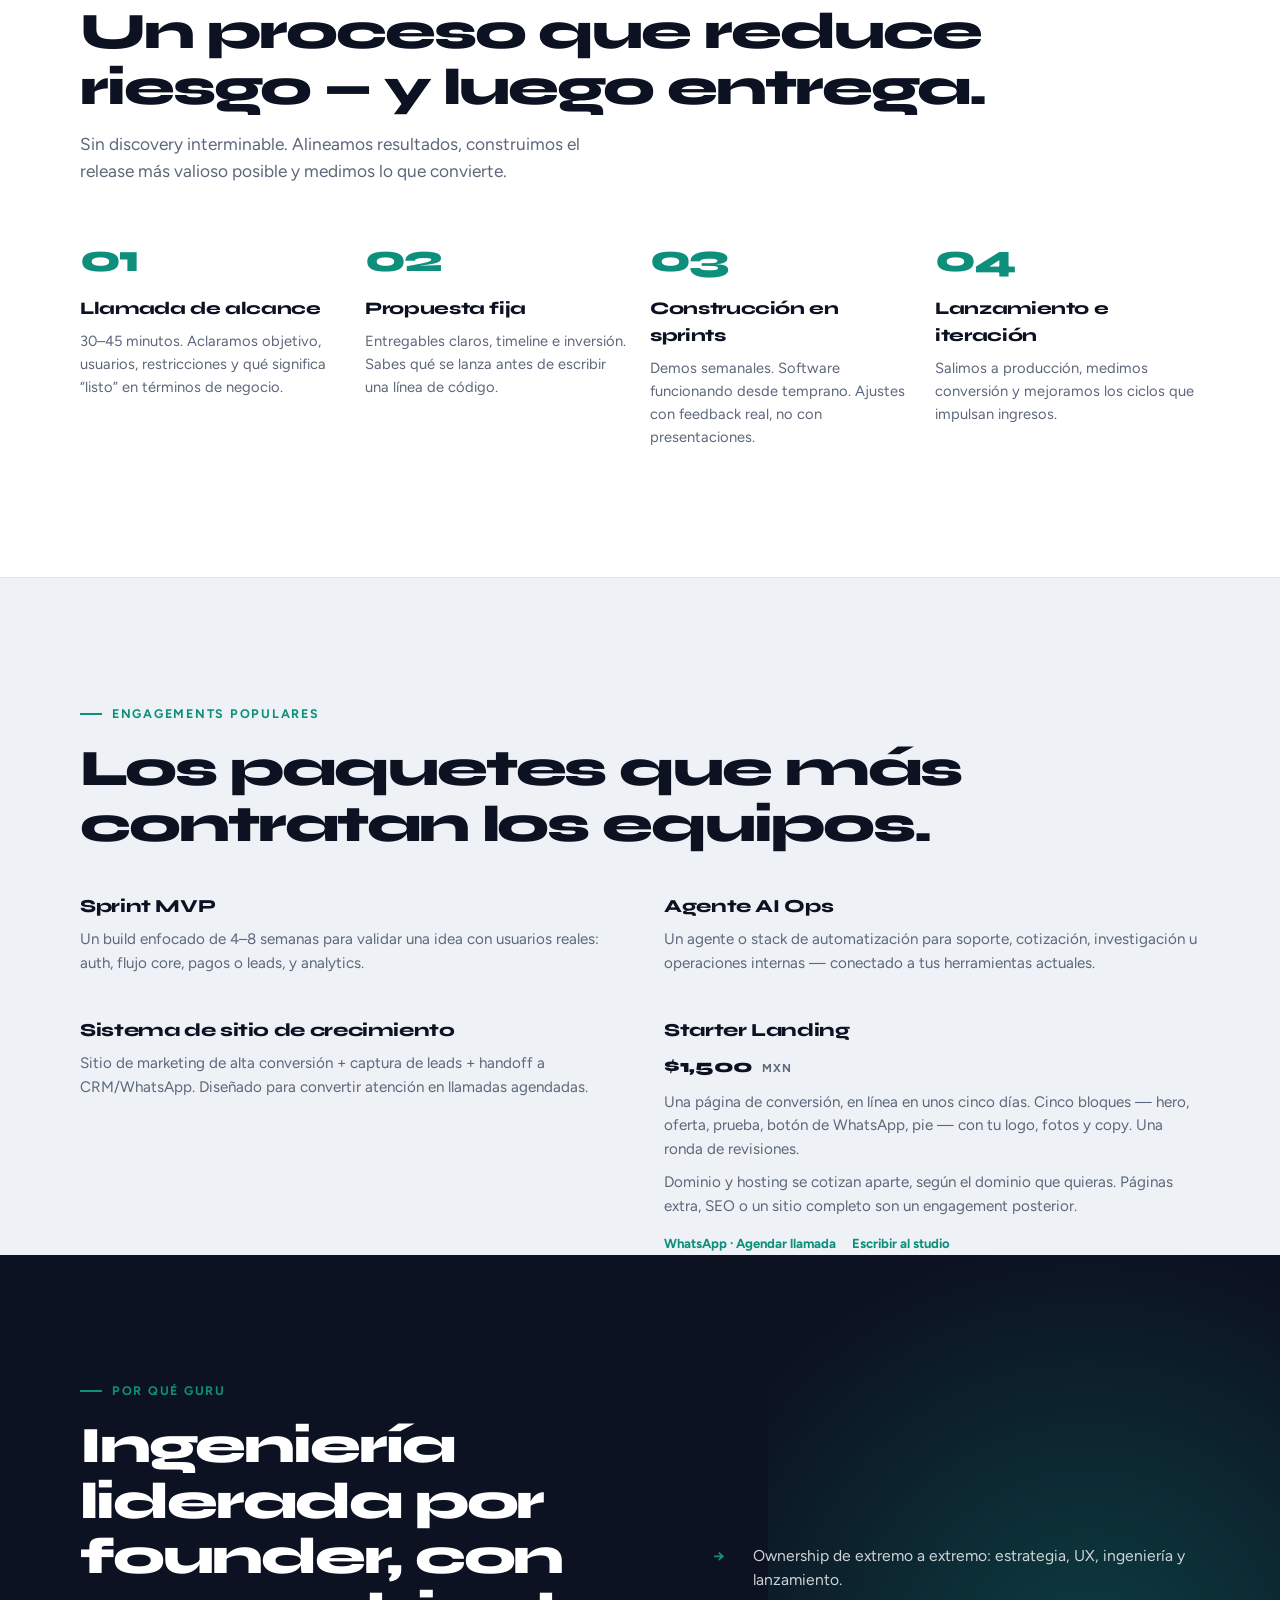
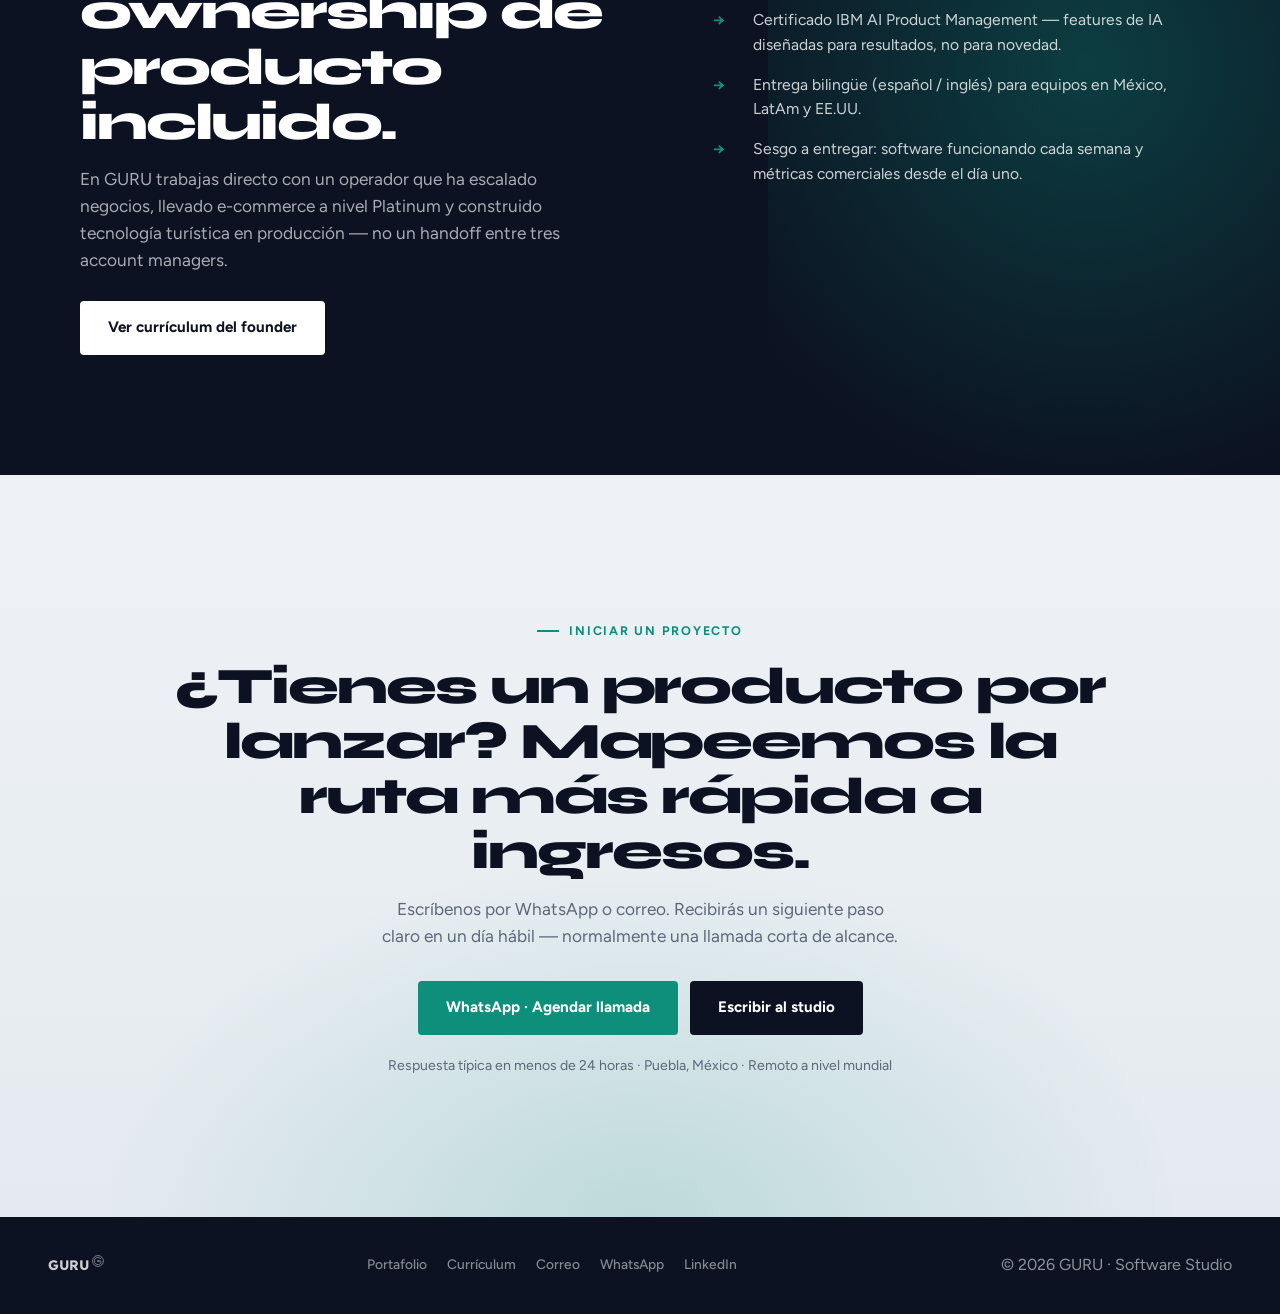
==== commit 515cc292: "Bust CSS cache after packages grid layout change Co-authored-by: guilebaldo <guilebaldo@users.norepl" ====
--- a/es/index.html
+++ b/es/index.html
@@ -18,7 +18,7 @@
     <link rel="icon" href="/favicon.ico" sizes="any">
   <link rel="icon" href="/favicon.svg" type="image/svg+xml">
   <link rel="apple-touch-icon" href="/assets/apple-touch-icon.png">
-  <link rel="stylesheet" href="/site.css?v=starter1">
+  <link rel="stylesheet" href="/site.css?v=starter2">
   <script>
     (function () {
       try {
--- a/site.css
+++ b/site.css
@@ -789,8 +789,8 @@
 
 .offer-grid {
   display: grid;
-  grid-template-columns: repeat(4, 1fr);
-  gap: 32px;
+  grid-template-columns: repeat(2, 1fr);
+  gap: 40px 48px;
   margin-top: 40px;
   align-items: start;
 }
@@ -1037,12 +1037,6 @@
 .hero-proof { animation-delay: 0.46s; }
 
 /* Responsive */
-@media (max-width: 1100px) {
-  .offer-grid {
-    grid-template-columns: repeat(2, 1fr);
-  }
-}
-
 @media (max-width: 900px) {
   .nav-toggle { display: block; }
 
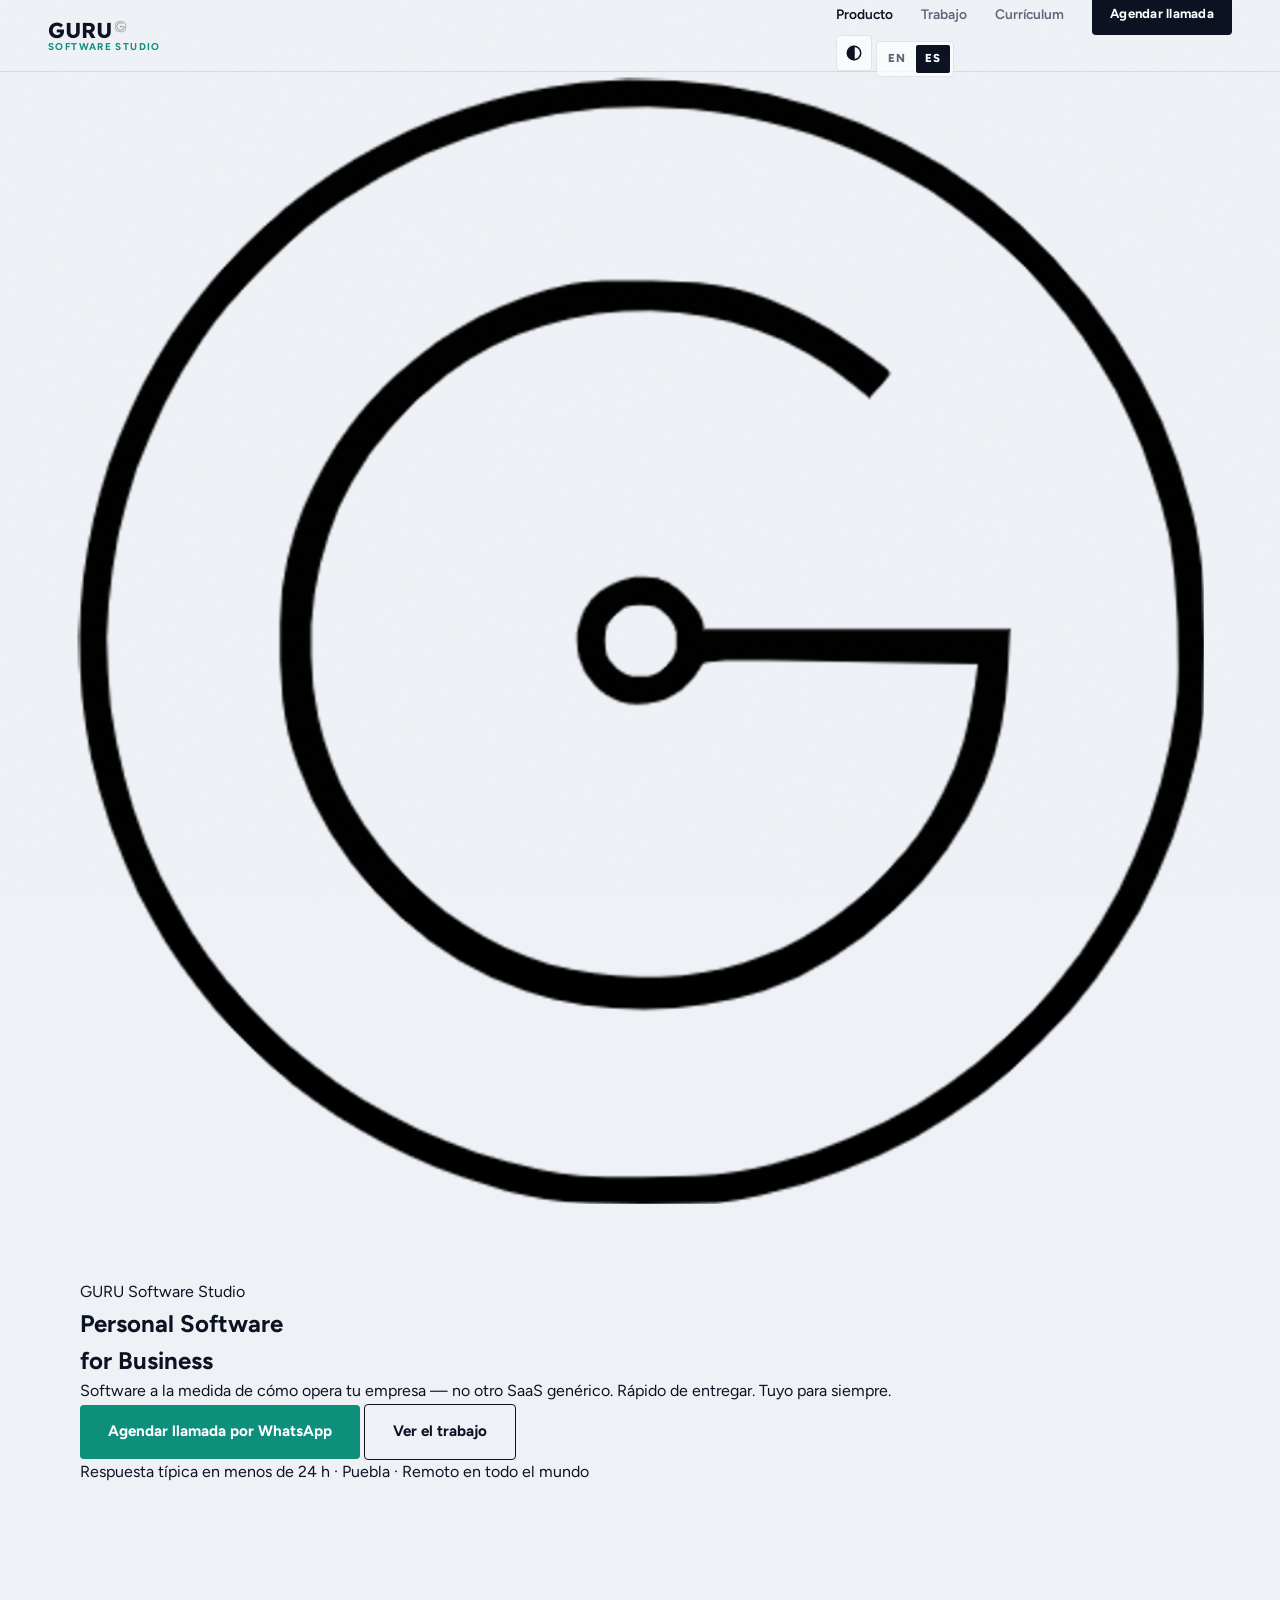
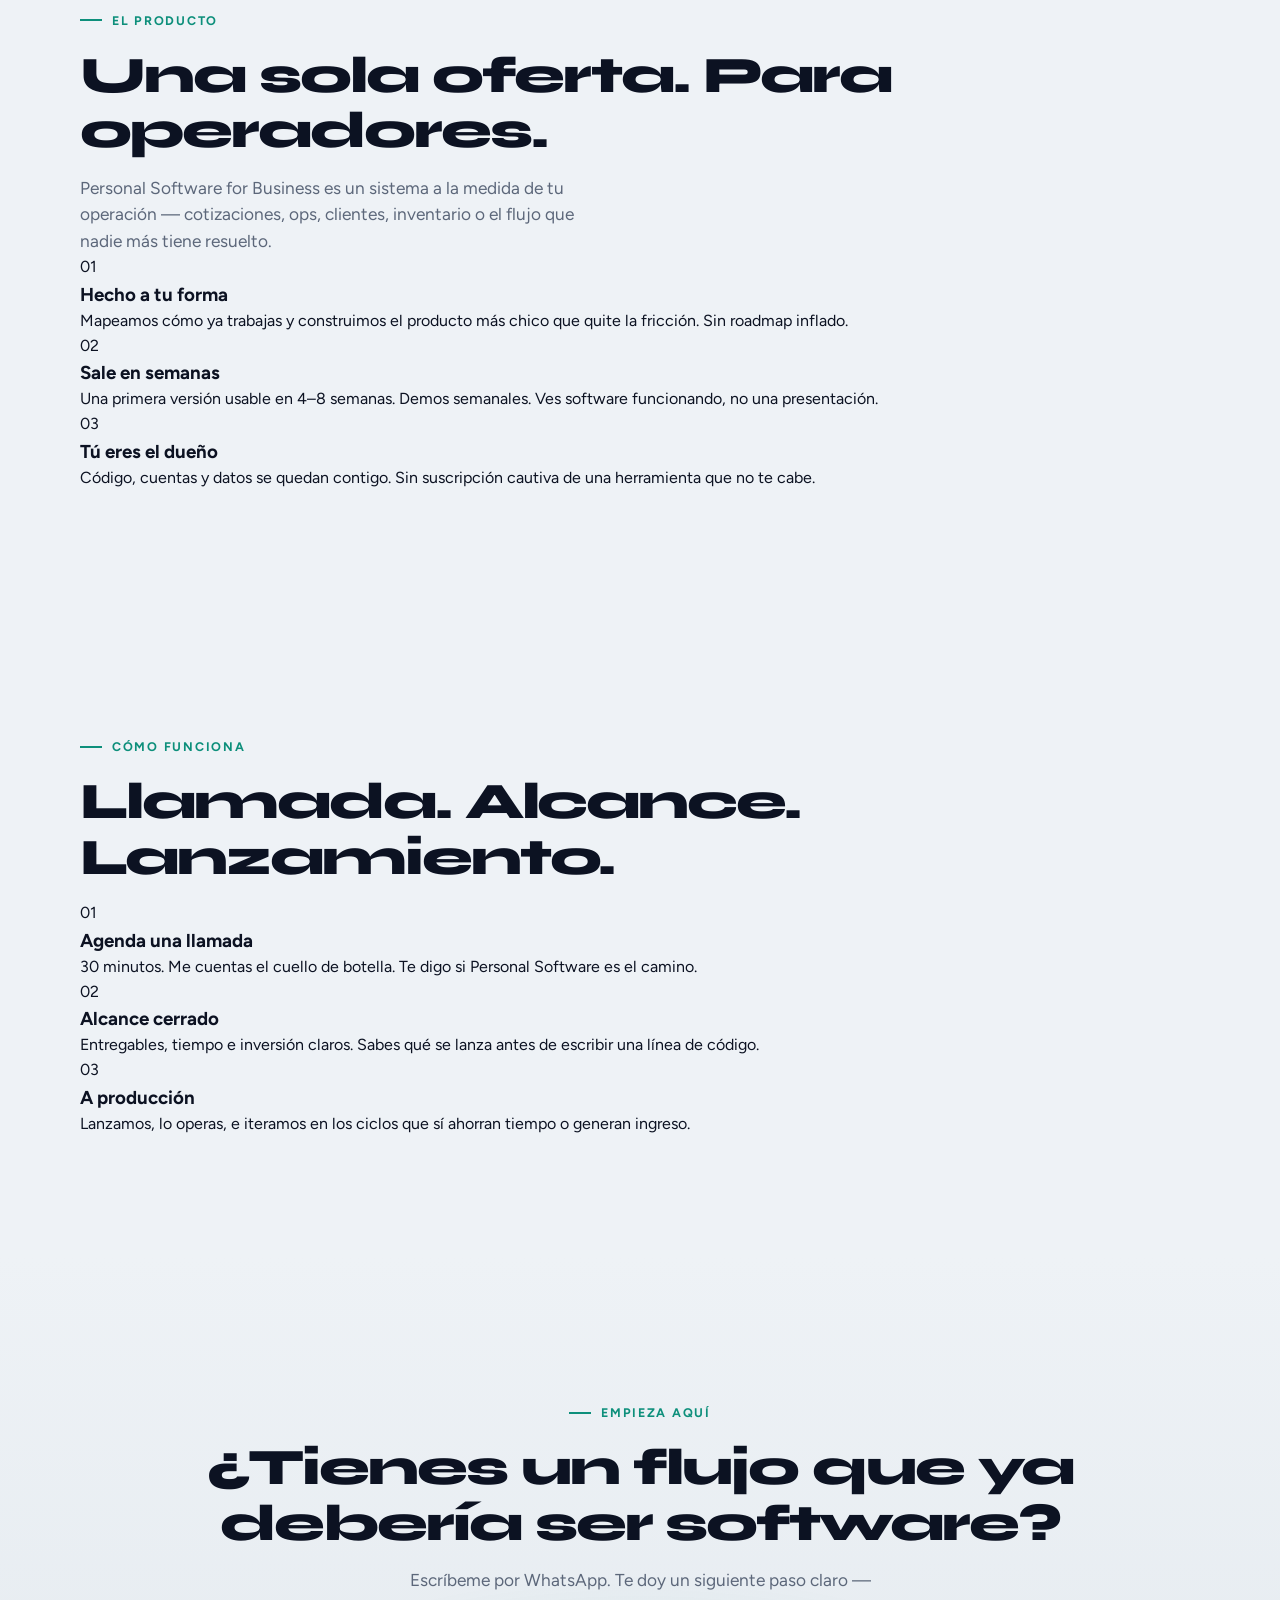
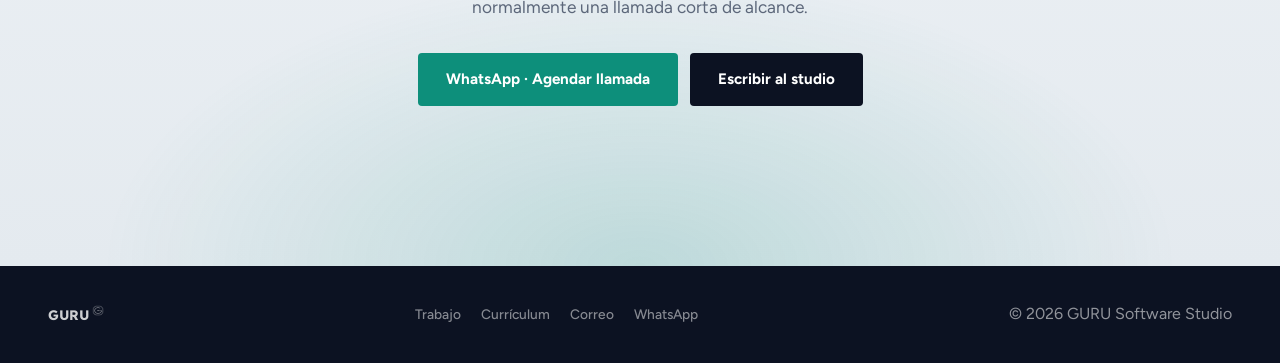
==== commit 0a7e0191: "Use the official GURU logo for favicon and site marks Replace generated mark assets with the provide" ====
--- a/es/index.html
+++ b/es/index.html
@@ -3,51 +3,56 @@
 <head>
   <meta charset="UTF-8">
   <meta name="viewport" content="width=device-width, initial-scale=1.0">
-  <title>GURU — Software Studio que entrega y convierte</title>
-  <meta name="description" content="GURU desarrolla productos de IA, MVPs y software a la medida para founders y operadores que necesitan resultados rápidos. Agenda una llamada hoy.">
-  <meta property="og:title" content="GURU — Software Studio que entrega y convierte">
-  <meta property="og:description" content="Agentes de IA, MVPs SaaS y productos digitales — diseñados para ganar clientes y crecer ingresos.">
-  <meta property="og:url" content="https://guilebaldo.com/es/">
-  <link rel="canonical" href="https://guilebaldo.com/es/">
-  <link rel="alternate" hreflang="en" href="https://guilebaldo.com/">
-  <link rel="alternate" hreflang="es-MX" href="https://guilebaldo.com/es/">
-  <link rel="alternate" hreflang="x-default" href="https://guilebaldo.com/">
+  <title>GURU Software Studio — Personal Software for Business</title>
+  <meta name="description" content="GURU Software Studio construye Personal Software for Business — herramientas a la medida de cómo opera tu empresa. Agenda una llamada.">
+  <meta property="og:title" content="GURU Software Studio — Personal Software for Business">
+  <meta property="og:description" content="Software a la medida de tu operación. Rápido de entregar. Tuyo. Agenda una llamada.">
+  <meta property="og:url" content="https://gurusoftware.studio/es/">
+  <link rel="canonical" href="https://gurusoftware.studio/es/">
+  <link rel="alternate" hreflang="en" href="https://gurusoftware.studio/">
+  <link rel="alternate" hreflang="es-MX" href="https://gurusoftware.studio/es/">
+  <link rel="alternate" hreflang="x-default" href="https://gurusoftware.studio/">
   <link rel="preconnect" href="https://fonts.googleapis.com">
   <link rel="preconnect" href="https://fonts.gstatic.com" crossorigin>
   <link href="https://fonts.googleapis.com/css2?family=Figtree:wght@400;500;600;700&family=Lexend:wght@600;700;800&family=Syne:wght@700;800&display=swap" rel="stylesheet">
-    <link rel="icon" href="/favicon.ico" sizes="any">
-  <link rel="icon" href="/favicon.svg" type="image/svg+xml">
-  <link rel="apple-touch-icon" href="/assets/apple-touch-icon.png">
-  <link rel="stylesheet" href="/site.css?v=starter2">
+  <link rel="icon" href="/favicon.svg?v=mark3" type="image/svg+xml">
+  <link rel="icon" href="/assets/favicon-32.png?v=mark3" type="image/png" sizes="32x32">
+  <link rel="icon" href="/assets/favicon-48.png?v=mark3" type="image/png" sizes="48x48">
+  <link rel="icon" href="/favicon.ico?v=mark3" sizes="any">
+  <link rel="apple-touch-icon" href="/assets/apple-touch-icon.png?v=mark3">
+  <link rel="stylesheet" href="/site.css?v=studio3">
   <script>
     (function () {
       try {
         var key = "guru-theme";
         var stored = localStorage.getItem(key);
         var pref = stored === "light" || stored === "dark" || stored === "system" ? stored : "system";
+        var order = ["system", "light", "dark"];
+        var next = order[(order.indexOf(pref) + 1) % order.length];
         var dark = pref === "dark" || (pref !== "light" && window.matchMedia("(prefers-color-scheme: dark)").matches);
         document.documentElement.setAttribute("data-theme", dark ? "dark" : "light");
         document.documentElement.setAttribute("data-theme-pref", pref);
+        document.documentElement.setAttribute("data-theme-next", next);
       } catch (e) {}
     })();
   </script>
-
 </head>
-<body>
+<body class="page-home">
 
   <header class="site-nav">
     <a class="nav-brand" href="/es/">
-      <span class="brand-lockup"><span class="brand-name">GURU</span><img class="brand-mark" src="/assets/guru-mark.svg" alt="" width="18" height="18"></span>
+      <span class="brand-lockup"><span class="brand-name">GURU</span><img class="brand-mark" src="/assets/guru-mark.svg?v=mark3" alt="" width="18" height="18"></span>
       <span class="brand-sub">Software Studio</span>
     </a>
-    <button class="nav-toggle" aria-label="Abrir menú" id="navToggle"><span></span></button>
-    <nav class="nav-links" id="navLinks">
-      <a href="#services">Servicios</a>
-      <a href="#work">Proyectos</a>
-      <a href="#process">Proceso</a>
-      <a href="/es/portafolio/">Portafolio</a>
+    <div class="nav-tray">
+      <nav class="nav-links" id="navLinks">
+      <a href="#product" class="is-active">Producto</a>
+      <a href="/es/portafolio/">Trabajo</a>
       <a href="/es/resume/">Currículum</a>
-      <button class="theme-toggle" type="button" data-pref="system" aria-label="Tema: sistema (sigue día/noche). Clic para claro." title="Tema: sistema (sigue día/noche). Clic para claro.">
+      <a class="nav-cta" href="https://wa.me/522225772475?text=Hola%20GURU%20—%20quiero%20Personal%20Software%20for%20Business" target="_blank" rel="noopener">Agendar llamada</a>
+      </nav>
+      <div class="nav-controls">
+      <button class="theme-toggle" type="button" data-pref="system" data-next="light" aria-label="Cambiar a tema claro" title="Cambiar a tema claro">
         <svg class="icon-system" viewBox="0 0 24 24" fill="none" stroke="currentColor" stroke-width="2" stroke-linecap="round" stroke-linejoin="round" aria-hidden="true"><circle cx="12" cy="12" r="9"/><path d="M12 3v18" /><path d="M12 3a9 9 0 0 0 0 18z" fill="currentColor" stroke="none"/></svg>
         <svg class="icon-light" viewBox="0 0 24 24" fill="none" stroke="currentColor" stroke-width="2" stroke-linecap="round" stroke-linejoin="round" aria-hidden="true"><circle cx="12" cy="12" r="4"/><path d="M12 2v2M12 20v2M4.9 4.9l1.4 1.4M17.7 17.7l1.4 1.4M2 12h2M20 12h2M4.9 19.1l1.4-1.4M17.7 6.3l1.4-1.4"/></svg>
         <svg class="icon-dark" viewBox="0 0 24 24" fill="none" stroke="currentColor" stroke-width="2" stroke-linecap="round" stroke-linejoin="round" aria-hidden="true"><path d="M21 14.5A8.5 8.5 0 1 1 9.5 3a7 7 0 0 0 11.5 11.5z"/></svg>
@@ -56,243 +61,101 @@
         <a href="/" hreflang="en" lang="en">EN</a>
         <a href="/es/" class="is-active" hreflang="es" lang="es">ES</a>
       </div>
-      <a class="nav-cta" href="#start">Iniciar proyecto</a>
-    </nav>
+        <button class="nav-toggle" type="button" aria-label="Abrir menú" aria-expanded="false" aria-controls="navLinks" data-label-open="Abrir menú" data-label-close="Cerrar menú" id="navToggle"><span></span></button>
+      </div>
+    </div>
   </header>
 
   <main>
-    <section class="hero">
-      <div class="hero-visual" aria-hidden="true"></div>
-      <div class="hero-inner">
-        <h1 class="hero-brand"><span class="brand-lockup">GURU<img class="brand-mark" src="/assets/guru-mark.svg" alt="" width="48" height="48"></span></h1>
-        <p class="hero-studio">Software Studio</p>
-        <p class="hero-headline">Productos de software que ganan clientes — no solo demos que impresionan a inversionistas.</p>
-        <p class="hero-sub">
-          Diseñamos, construimos y lanzamos productos web con IA, MVPs SaaS y plataformas digitales para founders y operadores que necesitan crecimiento medible.
-        </p>
-        <div class="hero-actions">
-          <a class="btn btn-primary" href="https://wa.me/522222554936?text=Hola%20GURU%20—%20quiero%20iniciar%20un%20proyecto%20de%20software" target="_blank" rel="noopener">Agendar llamada</a>
-          <a class="btn btn-ghost" href="/es/portafolio/">Ver proyectos</a>
+    <section class="studio-hero">
+      <div class="studio-hero-mark" aria-hidden="true">
+        <img src="/assets/guru-mark.svg?v=mark3" alt="">
+      </div>
+      <div class="wrap studio-hero-inner">
+        <p class="studio-kicker reveal">GURU Software Studio</p>
+        <h1 class="studio-title reveal">Personal Software<br>for Business</h1>
+        <p class="studio-lead reveal">Software a la medida de cómo opera tu empresa — no otro SaaS genérico. Rápido de entregar. Tuyo para siempre.</p>
+        <div class="studio-actions reveal">
+          <a class="btn btn-primary btn-lg" href="https://wa.me/522225772475?text=Hola%20GURU%20—%20quiero%20Personal%20Software%20for%20Business" target="_blank" rel="noopener">Agendar llamada por WhatsApp</a>
+          <a class="btn btn-ghost" href="/es/portafolio/">Ver el trabajo</a>
         </div>
-        <div class="hero-proof">
-          <div class="proof-item"><strong>10+</strong><span>Años lanzando productos</span></div>
-          <div class="proof-item"><strong>2×</strong><span>Resultados en ingresos</span></div>
-          <div class="proof-item"><strong>4–8</strong><span>Semanas al primer MVP usable</span></div>
-          <div class="proof-item"><strong>IBM</strong><span>Certificado en AI Product</span></div>
-        </div>
+        <p class="studio-note reveal">Respuesta típica en menos de 24 h · Puebla · Remoto en todo el mundo</p>
       </div>
     </section>
 
-    <div class="marquee" aria-hidden="true">
-      <div class="marquee-track">
-        <span>Agentes de IA</span><span class="dot">◆</span>
-        <span>MVPs SaaS</span><span class="dot">◆</span>
-        <span>Automatización</span><span class="dot">◆</span>
-        <span>Apps web a la medida</span><span class="dot">◆</span>
-        <span>Plataformas turísticas</span><span class="dot">◆</span>
-        <span>Estrategia de producto</span><span class="dot">◆</span>
-        <span>UX orientada a conversión</span><span class="dot">◆</span>
-        <span>Integraciones API</span><span class="dot">◆</span>
-        <span>Agentes de IA</span><span class="dot">◆</span>
-        <span>MVPs SaaS</span><span class="dot">◆</span>
-        <span>Automatización</span><span class="dot">◆</span>
-        <span>Apps web a la medida</span><span class="dot">◆</span>
-        <span>Plataformas turísticas</span><span class="dot">◆</span>
-        <span>Estrategia de producto</span><span class="dot">◆</span>
-        <span>UX orientada a conversión</span><span class="dot">◆</span>
-        <span>Integraciones API</span><span class="dot">◆</span>
-      </div>
-    </div>
-
-    <section class="section" id="services">
+    <section class="section studio-product" id="product">
       <div class="wrap">
-        <div class="eyebrow reveal">Qué construimos</div>
-        <h2 class="section-title reveal">Productos con alta demanda. Resultados comerciales claros.</h2>
-        <p class="section-lead reveal">Nos enfocamos en el software que las empresas están contratando hoy: automatización con IA, MVPs rápidos y plataformas que convierten tráfico en ingresos.</p>
-
-        <div class="services-grid reveal">
-          <article class="service">
-            <div class="service-num">01</div>
-            <h3>Agentes de IA y automatización</h3>
-            <p>Agentes autónomos y flujos con IA para soporte, ventas, investigación y procesos internos — para que tu equipo entregue más con menos carga operativa.</p>
-            <div class="service-tags">
-              <span>Agentes de IA</span>
-              <span>RAG</span>
-              <span>Automatización ops</span>
-            </div>
+        <div class="eyebrow reveal">El producto</div>
+        <h2 class="section-title reveal">Una sola oferta. Para operadores.</h2>
+        <p class="section-lead reveal">Personal Software for Business es un sistema a la medida de tu operación — cotizaciones, ops, clientes, inventario o el flujo que nadie más tiene resuelto.</p>
+        <div class="studio-grid">
+          <article class="studio-card reveal">
+            <div class="studio-num">01</div>
+            <h3>Hecho a tu forma</h3>
+            <p>Mapeamos cómo ya trabajas y construimos el producto más chico que quite la fricción. Sin roadmap inflado.</p>
           </article>
-          <article class="service">
-            <div class="service-num">02</div>
-            <h3>Lanzamiento de SaaS y MVP</h3>
-            <p>De la idea a usuarios que pagan en semanas. Definimos el producto mínimo que valida demanda y luego iteramos hacia product-market fit.</p>
-            <div class="service-tags">
-              <span>MVP en 4–8 semanas</span>
-              <span>Next.js</span>
-              <span>Suscripciones</span>
-            </div>
+          <article class="studio-card reveal">
+            <div class="studio-num">02</div>
+            <h3>Sale en semanas</h3>
+            <p>Una primera versión usable en 4–8 semanas. Demos semanales. Ves software funcionando, no una presentación.</p>
           </article>
-          <article class="service">
-            <div class="service-num">03</div>
-            <h3>Productos web orientados a conversión</h3>
-            <p>Sitios de marketing, funnels de reserva y superficies de producto diseñadas para convertir: oferta clara, prueba social y CTAs que mueven a la acción. ¿Solo la primera página? <a href="#packages">Starter Landing</a> cuesta $1,500 MXN.</p>
-            <div class="service-tags">
-              <span>Sistemas de landing</span>
-              <span>CRO</span>
-              <span>Generación de leads</span>
-            </div>
-          </article>
-          <article class="service">
-            <div class="service-num">04</div>
-            <h3>Plataformas e integraciones a la medida</h3>
-            <p>Marketplaces, tableros, herramientas conectadas a POS y sistemas API-first que se integran con lo que tu negocio ya usa.</p>
-            <div class="service-tags">
-              <span>Tableros</span>
-              <span>APIs</span>
-              <span>Herramientas internas</span>
-            </div>
+          <article class="studio-card reveal">
+            <div class="studio-num">03</div>
+            <h3>Tú eres el dueño</h3>
+            <p>Código, cuentas y datos se quedan contigo. Sin suscripción cautiva de una herramienta que no te cabe.</p>
           </article>
         </div>
       </div>
     </section>
 
-    <section class="section" id="work" style="padding-top:0">
+    <section class="section studio-steps">
       <div class="wrap">
-        <div class="eyebrow reveal">Proyectos seleccionados</div>
-        <h2 class="section-title reveal">Productos en el mercado. Resultados que puedes abrir.</h2>
-        <p class="section-lead reveal">Plataformas en producción para turismo y servicios — construidas de extremo a extremo, de la estrategia al lanzamiento.</p>
-
-        <div class="work-list">
-          <a class="work-row reveal" href="/es/portafolio/#barriando">
-            <div>
-              <h3>Barriando</h3>
-              <p>Hub digital y productos turísticos para el clúster del Centro Histórico de Puebla: sitio web, museo abierto (MAP) y herramientas de engagement.</p>
-            </div>
-            <div class="work-meta">Plataforma turística · En vivo</div>
-            <div class="work-arrow" aria-hidden="true">→</div>
-          </a>
-          <a class="work-row reveal" href="/es/portafolio/#soil-force">
-            <div>
-              <h3>Soil Force</h3>
-              <p>Sitio de crecimiento orientado a conversión para un negocio de jardinería orgánica en San Antonio: cotizaciones, confianza y reserva de servicios.</p>
-            </div>
-            <div class="work-meta">Servicios locales · En vivo</div>
-            <div class="work-arrow" aria-hidden="true">→</div>
-          </a>
-        </div>
-
-        <p style="margin-top:28px" class="reveal">
-          <a class="btn btn-ghost" href="/es/portafolio/">Ver portafolio completo</a>
-        </p>
-      </div>
-    </section>
-
-    <section class="section offer" id="process">
-      <div class="wrap">
-        <div class="eyebrow reveal">Cómo trabajamos</div>
-        <h2 class="section-title reveal">Un proceso que reduce riesgo — y luego entrega.</h2>
-        <p class="section-lead reveal">Sin discovery interminable. Alineamos resultados, construimos el release más valioso posible y medimos lo que convierte.</p>
-
-        <div class="process-grid">
-          <div class="process-step reveal">
-            <div class="n">01</div>
-            <h3>Llamada de alcance</h3>
-            <p>30–45 minutos. Aclaramos objetivo, usuarios, restricciones y qué significa “listo” en términos de negocio.</p>
+        <div class="eyebrow reveal">Cómo funciona</div>
+        <h2 class="section-title reveal">Llamada. Alcance. Lanzamiento.</h2>
+        <div class="studio-process">
+          <div class="studio-step reveal">
+            <div class="studio-num">01</div>
+            <h3>Agenda una llamada</h3>
+            <p>30 minutos. Me cuentas el cuello de botella. Te digo si Personal Software es el camino.</p>
           </div>
-          <div class="process-step reveal">
-            <div class="n">02</div>
-            <h3>Propuesta fija</h3>
-            <p>Entregables claros, timeline e inversión. Sabes qué se lanza antes de escribir una línea de código.</p>
+          <div class="studio-step reveal">
+            <div class="studio-num">02</div>
+            <h3>Alcance cerrado</h3>
+            <p>Entregables, tiempo e inversión claros. Sabes qué se lanza antes de escribir una línea de código.</p>
           </div>
-          <div class="process-step reveal">
-            <div class="n">03</div>
-            <h3>Construcción en sprints</h3>
-            <p>Demos semanales. Software funcionando desde temprano. Ajustes con feedback real, no con presentaciones.</p>
-          </div>
-          <div class="process-step reveal">
-            <div class="n">04</div>
-            <h3>Lanzamiento e iteración</h3>
-            <p>Salimos a producción, medimos conversión y mejoramos los ciclos que impulsan ingresos.</p>
+          <div class="studio-step reveal">
+            <div class="studio-num">03</div>
+            <h3>A producción</h3>
+            <p>Lanzamos, lo operas, e iteramos en los ciclos que sí ahorran tiempo o generan ingreso.</p>
           </div>
         </div>
       </div>
     </section>
 
-    <section class="section" id="packages" style="padding-bottom:0">
-      <div class="wrap">
-        <div class="eyebrow reveal">Engagements populares</div>
-        <h2 class="section-title reveal">Los paquetes que más contratan los equipos.</h2>
-        <div class="offer-grid">
-          <div class="offer-item reveal">
-            <h3>Sprint MVP</h3>
-            <p>Un build enfocado de 4–8 semanas para validar una idea con usuarios reales: auth, flujo core, pagos o leads, y analytics.</p>
-          </div>
-          <div class="offer-item reveal">
-            <h3>Agente AI Ops</h3>
-            <p>Un agente o stack de automatización para soporte, cotización, investigación u operaciones internas — conectado a tus herramientas actuales.</p>
-          </div>
-          <div class="offer-item reveal">
-            <h3>Sistema de sitio de crecimiento</h3>
-            <p>Sitio de marketing de alta conversión + captura de leads + handoff a CRM/WhatsApp. Diseñado para convertir atención en llamadas agendadas.</p>
-          </div>
-          <div class="offer-item reveal">
-            <h3>Starter Landing</h3>
-            <p class="offer-price">$1,500 <span>MXN</span></p>
-            <p>Una página de conversión, en línea en unos cinco días. Cinco bloques — hero, oferta, prueba, botón de WhatsApp, pie — con tu logo, fotos y copy. Una ronda de revisiones.</p>
-            <p>Dominio y hosting se cotizan aparte, según el dominio que quieras. Páginas extra, SEO o un sitio completo son un engagement posterior.</p>
-            <div class="offer-cta">
-              <a href="https://wa.me/522222554936?text=Hola%20GURU%20—%20quiero%20el%20Starter%20Landing" target="_blank" rel="noopener">WhatsApp · Agendar llamada</a>
-              <a href="mailto:guilebaldoruiz@gmail.com?subject=Consulta%20Starter%20Landing%20—%20GURU">Escribir al studio</a>
-            </div>
-          </div>
+    <section class="cta-band studio-cta" id="start">
+      <div class="wrap reveal">
+        <div class="eyebrow" style="justify-content:center">Empieza aquí</div>
+        <h2 class="section-title">¿Tienes un flujo que ya debería ser software?</h2>
+        <p class="section-lead">Escríbeme por WhatsApp. Te doy un siguiente paso claro — normalmente una llamada corta de alcance.</p>
+        <div class="cta-actions">
+          <a class="btn btn-primary btn-lg" href="https://wa.me/522225772475?text=Hola%20GURU%20—%20quiero%20Personal%20Software%20for%20Business" target="_blank" rel="noopener">WhatsApp · Agendar llamada</a>
+          <a class="btn btn-dark" href="mailto:hello@gurusoftware.studio?subject=Personal%20Software%20for%20Business%20—%20GURU">Escribir al studio</a>
         </div>
-      </div>
-    </section>
-
-    <section class="section cred">
-      <div class="wrap cred-inner">
-        <div class="reveal">
-          <div class="eyebrow">Por qué GURU</div>
-          <h2 class="section-title">Ingeniería liderada por founder, con ownership de producto incluido.</h2>
-          <p class="section-lead">En GURU trabajas directo con un operador que ha escalado negocios, llevado e-commerce a nivel Platinum y construido tecnología turística en producción — no un handoff entre tres account managers.</p>
-          <p style="margin-top:28px">
-            <a class="btn btn-light" href="/es/resume/">Ver currículum del founder</a>
-          </p>
-        </div>
-        <ul class="cred-points reveal">
-          <li>Ownership de extremo a extremo: estrategia, UX, ingeniería y lanzamiento.</li>
-          <li>Certificado IBM AI Product Management — features de IA diseñadas para resultados, no para novedad.</li>
-          <li>Entrega bilingüe (español / inglés) para equipos en México, LatAm y EE.UU.</li>
-          <li>Sesgo a entregar: software funcionando cada semana y métricas comerciales desde el día uno.</li>
-        </ul>
-      </div>
-    </section>
-
-    <section class="cta-band" id="start">
-      <div class="wrap reveal">
-        <div class="eyebrow" style="justify-content:center">Iniciar un proyecto</div>
-        <h2 class="section-title">¿Tienes un producto por lanzar? Mapeemos la ruta más rápida a ingresos.</h2>
-        <p class="section-lead">Escríbenos por WhatsApp o correo. Recibirás un siguiente paso claro en un día hábil — normalmente una llamada corta de alcance.</p>
-        <div class="cta-actions">
-          <a class="btn btn-primary" href="https://wa.me/522222554936?text=Hola%20GURU%20—%20quiero%20iniciar%20un%20proyecto%20de%20software" target="_blank" rel="noopener">WhatsApp · Agendar llamada</a>
-          <a class="btn btn-dark" href="mailto:guilebaldoruiz@gmail.com?subject=Consulta%20de%20proyecto%20—%20GURU">Escribir al studio</a>
-        </div>
-        <p class="cta-note">Respuesta típica en menos de 24 horas · Puebla, México · Remoto a nivel mundial</p>
       </div>
     </section>
   </main>
 
   <footer class="site-footer">
-    <a class="brand" href="/es/">GURU<img class="brand-mark" src="/assets/guru-mark.svg" alt="" width="16" height="16"></a>
+    <a class="brand" href="/es/">GURU<img class="brand-mark" src="/assets/guru-mark.svg?v=mark3" alt="" width="16" height="16"></a>
     <nav>
-      <a href="/es/portafolio/">Portafolio</a>
+      <a href="/es/portafolio/">Trabajo</a>
       <a href="/es/resume/">Currículum</a>
-      <a href="mailto:guilebaldoruiz@gmail.com">Correo</a>
-      <a href="https://wa.me/522222554936" target="_blank" rel="noopener">WhatsApp</a>
-      <a href="https://www.linkedin.com/in/guilebaldoruiz/" target="_blank" rel="noopener">LinkedIn</a>
+      <a href="mailto:hello@gurusoftware.studio">Correo</a>
+      <a href="https://wa.me/522225772475" target="_blank" rel="noopener">WhatsApp</a>
     </nav>
-    <span>© <span id="y"></span> GURU · Software Studio</span>
+    <span>© <span id="y"></span> GURU Software Studio</span>
   </footer>
 
-  <script src="/site.js"></script>
+  <script src="/site.js?v=studio3"></script>
 </body>
 </html>
--- a/site.css
+++ b/site.css
@@ -840,6 +840,7 @@
   font-weight: 700;
   color: var(--accent);
   text-decoration: none;
+  white-space: nowrap;
 }
 
 .offer-cta a:hover { text-decoration: underline; }
@@ -1496,10 +1497,23 @@
 
 .edu-card a:hover { text-decoration: underline; }
 
+.badges-block {
+  margin-top: 56px;
+}
+
+.credly-badges {
+  display: flex;
+  flex-wrap: wrap;
+  justify-content: center;
+  gap: 20px 16px;
+  margin-top: 28px;
+}
+
 .credly-badge {
-  margin-top: 16px;
   display: flex;
   justify-content: center;
+  width: 150px;
+  min-height: 270px;
 }
 
 .contact-grid {
